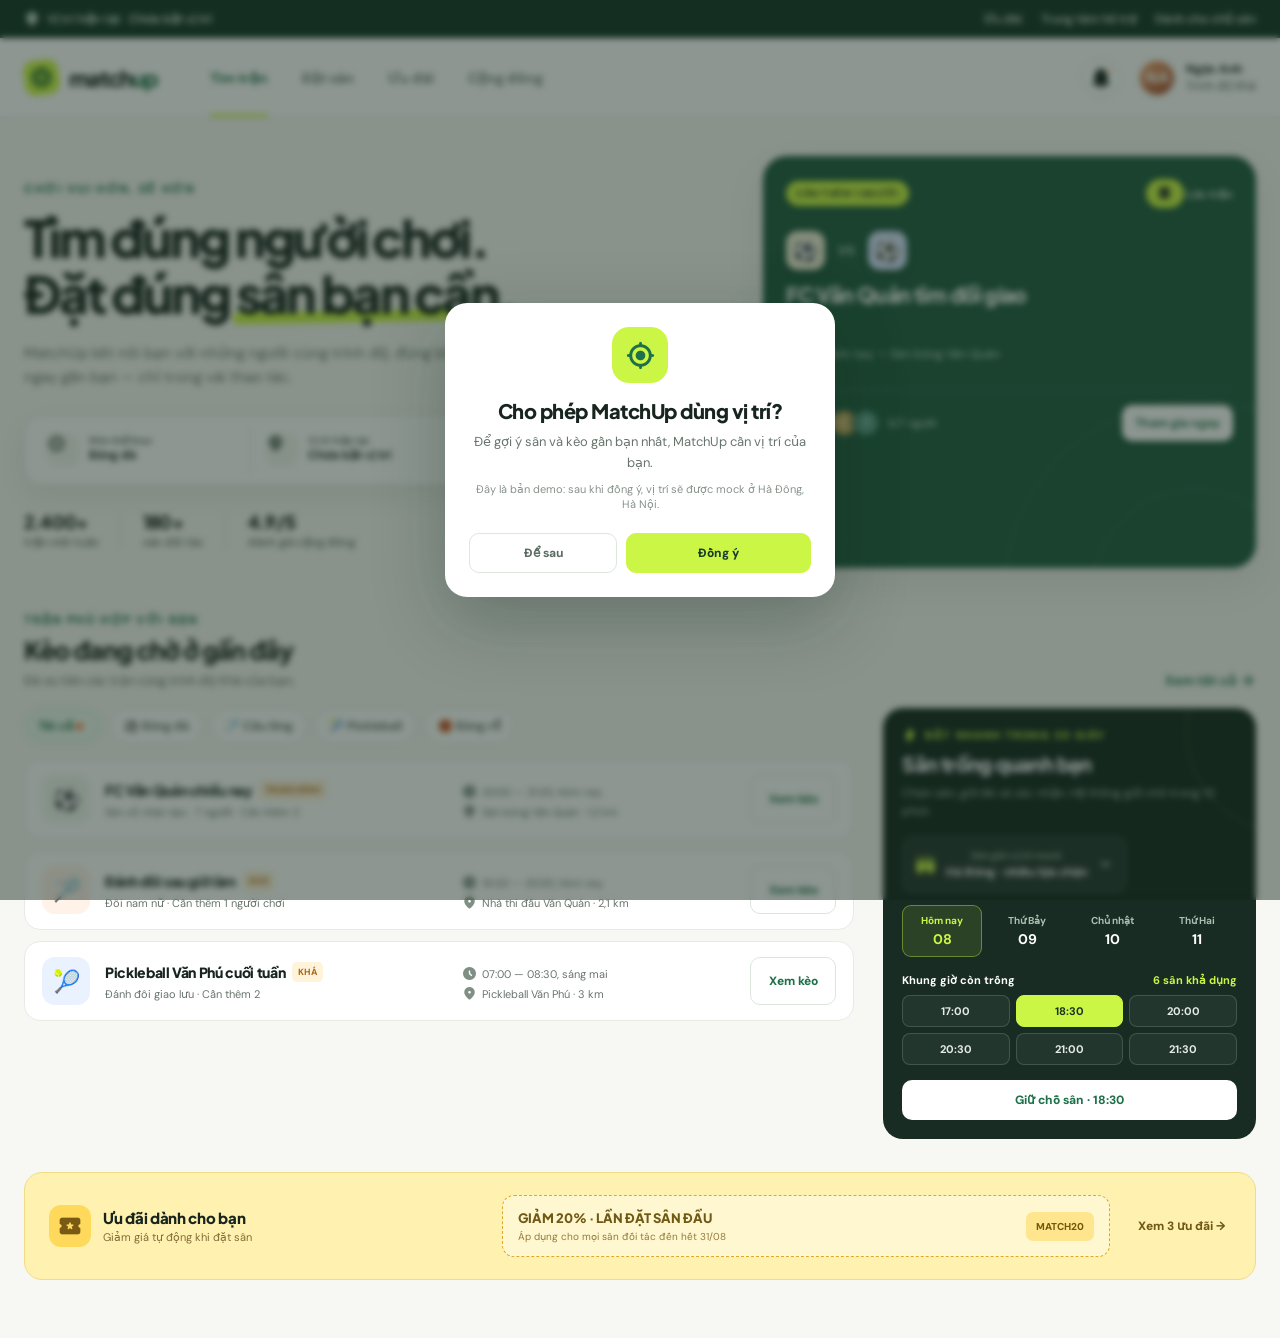
==== index.html @ ce818e1a "done" ====
<!doctype html>
<html lang="vi">
  <head>
    <meta charset="UTF-8" />
    <meta name="viewport" content="width=device-width, initial-scale=1.0" />
    <meta name="theme-color" content="#f6f7f3" />
    <title>MatchUp — Ghép đội, đặt sân trong một chạm</title>
    <link rel="preconnect" href="https://fonts.googleapis.com" />
    <link rel="preconnect" href="https://fonts.gstatic.com" crossorigin />
    <link href="https://fonts.googleapis.com/css2?family=DM+Sans:wght@400;500;600;700&family=Plus+Jakarta+Sans:wght@500;600;700;800&family=Material+Symbols+Rounded:opsz,wght,FILL,GRAD@20..48,300..700,0..1,-50..200" rel="stylesheet" />
    <style>
      :root {
        --ink: #18251f;
        --muted: #68756d;
        --line: #e7ebe6;
        --paper: #f7f8f4;
        --card: #ffffff;
        --lime: #ccf645;
        --green: #1e7049;
        --deep-green: #17583a;
        --orange: #ff7d38;
        --yellow: #fff1af;
        --shadow: 0 16px 40px rgba(24, 37, 31, .08);
      }

      * { box-sizing: border-box; }
      html { scroll-behavior: smooth; }
      body {
        margin: 0;
        min-width: 320px;
        color: var(--ink);
        background: var(--paper);
        font-family: "DM Sans", sans-serif;
      }
      button, input { font: inherit; }
      button { cursor: pointer; }
      .material-symbols-rounded {
        font-variation-settings: "FILL" 1, "wght" 550, "GRAD" 0, "opsz" 24;
        line-height: 1;
        vertical-align: middle;
      }
      .shell { width: min(1380px, calc(100% - 48px)); margin: 0 auto; }

      .topbar {
        height: 38px;
        background: #18392a;
        color: #cfe0d5;
        font-size: 12px;
        font-weight: 600;
      }
      .topbar .shell { height: 100%; display: flex; align-items: center; justify-content: space-between; }
      .topbar__location, .topbar__links, .topbar__links a { display: flex; align-items: center; gap: 7px; }
      .topbar__links { gap: 19px; }
      .topbar a { color: inherit; text-decoration: none; }
      .topbar .material-symbols-rounded { font-size: 16px; }

      header {
        height: 80px;
        background: rgba(255,255,255,.93);
        border-bottom: 1px solid var(--line);
        position: sticky;
        top: 0;
        z-index: 20;
        backdrop-filter: blur(14px);
      }
      .nav { height: 100%; display: flex; align-items: center; gap: 52px; }
      .brand { display: flex; align-items: center; gap: 10px; color: var(--ink); text-decoration: none; }
      .brand-mark {
        width: 35px; height: 35px; border-radius: 11px;
        background: var(--lime); display: grid; place-items: center;
        transform: rotate(-8deg); color: var(--deep-green);
      }
      .brand-mark .material-symbols-rounded { font-size: 23px; transform: rotate(8deg); }
      .brand-name { font: 800 22px/1 "Plus Jakarta Sans", sans-serif; letter-spacing: -1px; }
      .brand-name em { color: var(--green); font-style: normal; }
      .menu { display: flex; align-items: center; gap: 34px; flex: 1; }
      .menu a { text-decoration: none; font-size: 14px; font-weight: 700; color: #728078; padding: 30px 0 27px; border-bottom: 3px solid transparent; }
      .menu a.active { color: var(--green); border-color: var(--lime); }
      .nav-actions { display: flex; align-items: center; gap: 12px; margin-left: auto; }
      .round-btn { width: 40px; height: 40px; border: 1px solid var(--line); border-radius: 50%; background: white; color: var(--ink); display: grid; place-items: center; position: relative; }
      .round-btn .badge { position: absolute; width: 7px; height: 7px; background: var(--orange); border: 2px solid white; border-radius: 50%; top: 8px; right: 8px; }
      .profile { display: flex; align-items: center; gap: 10px; margin-left: 5px; }
      .avatar { width: 38px; height: 38px; border-radius: 50%; display: grid; place-items: center; color: white; font-weight: 800; background: linear-gradient(145deg, #f6a874, #9f4c2b); border: 2px solid #fff; box-shadow: 0 0 0 1px #e8eae7; }
      .profile-copy { font-size: 12px; line-height: 1.35; font-weight: 700; }
      .profile-copy span { display: block; color: var(--muted); font-weight: 500; }

      main { padding: 38px 0 58px; }
      .eyebrow { color: var(--green); font-size: 12px; letter-spacing: .13em; font-weight: 800; text-transform: uppercase; }
      .hero { display: grid; grid-template-columns: minmax(0, 1.18fr) minmax(380px, .82fr); gap: 30px; align-items: stretch; }
      .hero-copy { padding: 25px 0 19px; }
      h1, h2, h3, p { margin: 0; }
      h1 { max-width: 700px; margin-top: 12px; letter-spacing: -2.7px; font: 800 clamp(36px, 4vw, 58px)/1.1 "Plus Jakarta Sans", sans-serif; }
      h1 .highlight { position: relative; white-space: nowrap; z-index: 0; }
      h1 .highlight::after { content: ""; position: absolute; height: 12px; background: var(--lime); bottom: 3px; left: -3px; right: -4px; border-radius: 5px; z-index: -1; transform: rotate(-1deg); }
      .hero-copy > p { max-width: 596px; margin: 19px 0 25px; color: var(--muted); line-height: 1.65; font-size: 15px; }

      .finder { background: white; padding: 11px; border: 1px solid #e4e9e3; box-shadow: 0 11px 28px rgba(31, 51, 40, .07); border-radius: 18px; display: grid; grid-template-columns: 1.05fr 1.05fr .95fr auto; gap: 4px; max-width: 740px; }
      .filter { min-width: 0; padding: 7px 11px; display: flex; align-items: center; gap: 10px; border-right: 1px solid var(--line); text-align: left; background: transparent; border-top: 0; border-bottom: 0; border-left: 0; }
      .filter .icon-box { width: 32px; height: 32px; border-radius: 10px; display: grid; place-items: center; background: #f2f6ee; color: var(--green); flex: 0 0 auto; }
      .filter .material-symbols-rounded { font-size: 19px; }
      .filter span:not(.material-symbols-rounded) { display: block; color: var(--muted); font-size: 10px; font-weight: 700; line-height: 1.2; }
      .filter strong { display: block; color: var(--ink); font-size: 12px; line-height: 1.45; white-space: nowrap; }
      .finder-go { width: 48px; border: 0; border-radius: 13px; display: grid; place-items: center; background: var(--green); color: white; transition: transform .2s, background .2s; }
      .finder-go:hover { background: var(--deep-green); transform: translateY(-1px); }
      .finder-go .material-symbols-rounded { font-size: 25px; }
      .quick-stats { display: flex; gap: 22px; margin-top: 25px; }
      .quick-stats div { padding-right: 21px; border-right: 1px solid #dce2dc; }
      .quick-stats div:last-child { border: 0; }
      .quick-stats b { display: block; font: 800 18px "Plus Jakarta Sans", sans-serif; letter-spacing: -.8px; }
      .quick-stats span { display: block; margin-top: 2px; color: var(--muted); font-size: 11px; font-weight: 600; }

      .match-spotlight { position: relative; overflow: hidden; min-height: 332px; padding: 23px; background: #235e43; color: white; border-radius: 24px; box-shadow: var(--shadow); }
      .match-spotlight::before, .match-spotlight::after { content: ""; position: absolute; border: 1px solid rgba(255,255,255,.17); border-radius: 50%; pointer-events: none; }
      .match-spotlight::before { width: 385px; height: 385px; right: -134px; bottom: -219px; }
      .match-spotlight::after { width: 205px; height: 205px; right: -43px; bottom: -128px; }
      .spotlight-top { position: relative; display: flex; align-items: center; justify-content: space-between; z-index: 1; }
      .spotlight-top span { padding: 6px 10px; color: #30412c; background: var(--lime); border-radius: 999px; font-size: 10px; font-weight: 800; letter-spacing: .05em; }
      .spotlight-top button { padding: 0; border: 0; background: transparent; color: #d9e7de; display: flex; align-items: center; gap: 2px; font-size: 11px; font-weight: 700; }
      .spotlight-top .material-symbols-rounded { font-size: 17px; }
      .spotlight-main { position: relative; z-index: 1; margin-top: 23px; }
      .mini-teams { display: flex; align-items: center; gap: 13px; }
      .club-icon { width: 39px; height: 39px; border-radius: 12px; background: #f2f0d9; color: #e77b45; display: grid; place-items: center; font-size: 20px; box-shadow: 0 4px 10px rgba(0,0,0,.12); }
      .club-icon.blue { background: #d6e4fd; color: #346dc4; }
      .versus { color: #a9c7b6; font: 800 12px "Plus Jakarta Sans", sans-serif; }
      .spotlight-main h2 { max-width: 275px; margin-top: 12px; font: 800 21px/1.25 "Plus Jakarta Sans", sans-serif; letter-spacing: -.6px; }
      .spotlight-detail { margin-top: 11px; color: #cae0d4; font-size: 12px; }
      .spots { position: relative; z-index: 1; display: flex; align-items: center; justify-content: space-between; margin-top: 27px; padding-top: 15px; border-top: 1px solid rgba(255,255,255,.18); }
      .people { display: flex; align-items: center; }
      .people .person { width: 28px; height: 28px; margin-right: -6px; border: 2px solid #235e43; border-radius: 50%; display: grid; place-items: center; color: white; font-size: 9px; font-weight: 800; }
      .person.p1 { background: #df986b; }.person.p2 { background: #667fba; }.person.p3 { background: #d2b164; }.person.p4 { background: #5d9b89; }
      .people span { margin-left: 14px; color: #cde2d6; font-size: 11px; }
      .join-btn { position: relative; z-index: 1; padding: 10px 13px; border: 0; border-radius: 10px; background: white; color: var(--green); font-size: 12px; font-weight: 800; }

      .section-head { display: flex; justify-content: space-between; align-items: end; margin-top: 44px; margin-bottom: 19px; }
      .section-title { margin-top: 6px; font: 800 25px "Plus Jakarta Sans", sans-serif; letter-spacing: -1px; }
      .subcopy { margin-top: 6px; color: var(--muted); font-size: 13px; }
      .text-link { border: 0; padding: 0; background: transparent; color: var(--green); font-size: 13px; font-weight: 800; display: flex; align-items: center; gap: 3px; }
      .text-link .material-symbols-rounded { font-size: 17px; }

      .content-grid { display: grid; grid-template-columns: minmax(0, 1.67fr) minmax(300px, .75fr); gap: 29px; align-items: start; }
      .sports-tabs { display: flex; gap: 8px; margin-bottom: 15px; overflow-x: auto; scrollbar-width: none; }
      .sports-tabs::-webkit-scrollbar { display: none; }
      .sport-tab { white-space: nowrap; border: 1px solid #e2e8e1; border-radius: 999px; padding: 9px 13px; color: #627168; background: white; font-size: 12px; font-weight: 700; transition: all .2s; }
      .sport-tab.active, .sport-tab:hover { color: var(--green); border-color: #c5e8d4; background: #edf9f0; }
      .sport-tab .dot { display: inline-block; width: 7px; height: 7px; margin-right: 5px; background: var(--orange); border-radius: 50%; }
      .match-list { display: grid; gap: 11px; }
      .match-card { padding: 15px 17px; display: grid; grid-template-columns: 49px minmax(180px, 1fr) minmax(165px, .8fr) auto; align-items: center; gap: 14px; border: 1px solid var(--line); border-radius: 16px; background: white; transition: transform .2s, box-shadow .2s; }
      .match-card:hover { transform: translateY(-2px); box-shadow: 0 10px 22px rgba(30, 67, 45, .08); }
      .sport-square { width: 48px; height: 48px; display: grid; place-items: center; background: #eff7ef; color: var(--green); border-radius: 13px; font-size: 22px; }
      .sport-square.orange { background: #fff2e9; color: #e97535; }.sport-square.blue { background: #ebf2ff; color: #4572c0; }
      .match-title { display: flex; align-items: center; gap: 7px; }
      .match-title h3 { font: 800 14px "Plus Jakarta Sans", sans-serif; letter-spacing: -.35px; }
      .level { padding: 4px 6px; border-radius: 5px; color: #ae681b; background: #fff3d9; font-size: 9px; font-weight: 800; }
      .match-title + p, .match-info { margin-top: 5px; color: var(--muted); font-size: 11px; }
      .match-info { display: grid; gap: 5px; }
      .match-info span { display: flex; align-items: center; gap: 5px; }
      .match-info .material-symbols-rounded { color: #7f8f84; font-size: 15px; }
      .match-join { min-width: 86px; align-self: stretch; border: 1px solid #dce6dd; border-radius: 10px; color: var(--green); background: white; font-size: 12px; font-weight: 800; }
      .match-join:hover { background: var(--green); color: white; border-color: var(--green); }

      .booking { padding: 19px; border-radius: 20px; color: white; background: #182c23; position: sticky; top: 99px; overflow: hidden; }
      .booking::after { content: ""; position: absolute; width: 198px; height: 198px; border: 1px solid rgba(204,246,69,.22); border-radius: 50%; right: -130px; top: -76px; }
      .booking > * { position: relative; z-index: 1; }
      .booking-kicker { display: flex; align-items: center; gap: 7px; color: var(--lime); font-size: 11px; font-weight: 800; text-transform: uppercase; letter-spacing: .1em; }
      .booking-kicker .material-symbols-rounded { font-size: 16px; }
      .booking h2 { margin-top: 8px; font: 800 20px/1.3 "Plus Jakarta Sans", sans-serif; letter-spacing: -.6px; }
      .booking > p { margin-top: 7px; color: #b6c7ba; font-size: 12px; line-height: 1.5; }
      .court-select { margin-top: 16px; padding: 12px; display: flex; align-items: center; gap: 10px; border: 1px solid rgba(255,255,255,.12); border-radius: 12px; background: rgba(255,255,255,.07); }
      .court-select .material-symbols-rounded { color: var(--lime); font-size: 21px; }
      .court-select span { display: block; color: #a9bdaf; font-size: 10px; font-weight: 600; }
      .court-select strong { display: block; margin-top: 2px; color: white; font-size: 12px; }
      .court-select > .material-symbols-rounded:last-child { margin-left: auto; color: #d5e1d9; font-size: 17px; }
      .date-row { display: grid; grid-template-columns: repeat(4, 1fr); gap: 5px; margin-top: 12px; }
      .date { padding: 8px 3px; color: #aebeb2; text-align: center; border: 1px solid transparent; border-radius: 9px; font-size: 10px; font-weight: 700; background: transparent; }
      .date b { display: block; margin-top: 3px; color: #fff; font-size: 14px; }
      .date.active { color: var(--lime); border-color: rgba(204,246,69,.4); background: rgba(204,246,69,.11); }
      .date.active b { color: var(--lime); }
      .time-label { display: flex; justify-content: space-between; margin-top: 16px; font-size: 11px; font-weight: 700; }
      .time-label span:last-child { color: var(--lime); }
      .times { display: grid; grid-template-columns: repeat(3, 1fr); gap: 6px; margin-top: 8px; }
      .time { padding: 8px 2px; border: 1px solid rgba(255,255,255,.15); border-radius: 8px; background: rgba(255,255,255,.05); color: #e4ece7; font-size: 11px; font-weight: 700; }
      .time.active { border-color: var(--lime); color: #193122; background: var(--lime); }
      .book-btn { width: 100%; margin-top: 15px; padding: 12px; border: 0; border-radius: 10px; background: white; color: var(--green); font-size: 12px; font-weight: 800; transition: transform .2s; }
      .book-btn:hover { transform: translateY(-1px); }

      .voucher-wrap { margin-top: 33px; padding: 22px 24px; display: grid; grid-template-columns: 1.1fr 1.55fr auto; gap: 22px; align-items: center; border: 1px solid #f0dc87; border-radius: 18px; background: var(--yellow); }
      .voucher-intro { display: flex; align-items: center; gap: 12px; }
      .voucher-icon { width: 42px; height: 42px; border-radius: 12px; display: grid; place-items: center; color: #795a14; background: #ffd95b; }
      .voucher-intro h3 { font: 800 15px "Plus Jakarta Sans", sans-serif; letter-spacing: -.3px; }
      .voucher-intro p { margin-top: 3px; color: #816d38; font-size: 11px; }
      .voucher { min-height: 62px; padding: 12px 15px; display: flex; align-items: center; justify-content: space-between; border: 1px dashed #dfa928; border-radius: 12px; color: #705815; background: rgba(255,255,255,.42); }
      .voucher strong { display: block; font: 800 13px "Plus Jakarta Sans", sans-serif; }
      .voucher span { display: block; margin-top: 4px; color: #927b3b; font-size: 10px; }
      .copy-code { padding: 8px 10px; border: 0; border-radius: 7px; color: #75570d; background: #ffe58d; font-size: 10px; font-weight: 800; }
      .all-vouchers { border: 0; background: transparent; color: #705815; font-size: 12px; font-weight: 800; white-space: nowrap; }

      .toast { position: fixed; z-index: 50; left: 50%; bottom: 26px; max-width: calc(100% - 32px); padding: 13px 17px; border-radius: 12px; color: white; background: #18392a; box-shadow: 0 13px 30px rgba(0,0,0,.18); font-size: 13px; font-weight: 700; transform: translate(-50%, 120px); opacity: 0; transition: transform .3s, opacity .3s; }
      .toast.show { opacity: 1; transform: translate(-50%, 0); }

      .mobile-nav { display: none; }
      @media (max-width: 1040px) {
        .nav { gap: 28px; }.menu { gap: 22px; }.profile-copy { display: none; }
        .hero { grid-template-columns: 1fr .75fr; }.finder { grid-template-columns: 1fr 1fr auto; }.finder .filter:nth-child(3) { display: none; }
        .content-grid { grid-template-columns: minmax(0, 1fr) 310px; }.match-card { grid-template-columns: 49px 1fr auto; }.match-info { display: none; }
      }
      @media (max-width: 760px) {
        .shell { width: min(100% - 32px, 620px); }.topbar { display: none; } header { height: 68px; }.nav { gap: 0; justify-content: space-between; }.menu, .profile { display: none; }.nav-actions { margin-left: auto; }.round-btn:first-child { display: none; }
        main { padding: 26px 0 95px; }.hero { display: block; }.hero-copy { padding: 0; } h1 { max-width: 520px; letter-spacing: -1.9px; }.hero-copy > p { margin: 15px 0 21px; font-size: 14px; }
        .finder { grid-template-columns: 1fr 48px; gap: 3px; }.finder .filter:nth-child(2) { display: none; }.finder .filter { border: 0; }.quick-stats { margin-bottom: 25px; }.quick-stats div { padding-right: 14px; }.quick-stats b { font-size: 16px; }
        .match-spotlight { min-height: 265px; }.section-head { margin-top: 33px; }.section-title { font-size: 22px; }.content-grid { display: block; }.booking { position: relative; top: auto; margin-top: 24px; }.match-card { grid-template-columns: 43px 1fr auto; padding: 13px; gap: 10px; }.sport-square { width: 43px; height: 43px; }.match-join { min-width: 65px; }
        .voucher-wrap { margin-top: 23px; padding: 16px; grid-template-columns: 1fr; gap: 13px; }.all-vouchers { text-align: left; }.voucher { min-height: 57px; }.mobile-nav { display: flex; position: fixed; z-index: 30; bottom: 0; left: 0; right: 0; height: 70px; align-items: center; justify-content: space-around; border-top: 1px solid var(--line); background: rgba(255,255,255,.96); backdrop-filter: blur(12px); }.mobile-nav button { border: 0; padding: 6px 12px; background: transparent; color: #77847d; font-size: 10px; font-weight: 700; }.mobile-nav .material-symbols-rounded { display: block; margin-bottom: 2px; font-size: 21px; }.mobile-nav button.active { color: var(--green); }.mobile-nav .make-match { width: 45px; height: 45px; margin-top: -22px; display: grid; place-items: center; border: 4px solid var(--paper); border-radius: 50%; color: var(--green); background: var(--lime); }.make-match .material-symbols-rounded { margin: 0; }
      }
      @media (max-width: 400px) { .quick-stats { gap: 12px; }.quick-stats div { padding-right: 11px; }.quick-stats span { font-size: 10px; }.match-title h3 { font-size: 12px; }.match-title + p { font-size: 10px; }.match-join { min-width: 58px; font-size: 11px; } }
    </style>
  </head>
  <body>
    <div class="topbar">
      <div class="shell">
        <div class="topbar__location"><span class="material-symbols-rounded">location_on</span> Vị trí hiện tại: <strong data-user-location>Chưa bật vị trí</strong></div>
        <div class="topbar__links"><a href="#voucher">Ưu đãi</a><a href="#matches">Trung tâm hỗ trợ</a><a href="#booking">Dành cho chủ sân</a></div>
      </div>
    </div>
    <header>
      <nav class="shell nav" aria-label="Điều hướng chính">
        <a class="brand" href="#top" aria-label="MatchUp trang chủ">
          <span class="brand-mark"><span class="material-symbols-rounded">sports_soccer</span></span>
          <span class="brand-name">match<em>up</em></span>
        </a>
        <div class="menu">
          <a class="active" href="match.html">Tìm trận</a>
          <a href="booking.html">Đặt sân</a>
          <a href="#voucher">Ưu đãi</a>
          <a href="match.html#list-title">Cộng đồng</a>
        </div>
        <div class="nav-actions">
          <button class="round-btn" type="button" data-notifications aria-label="Thông báo"><span class="material-symbols-rounded">notifications</span><i class="badge"></i></button>
          <div class="profile"><div class="avatar">NA</div><div class="profile-copy">Ngọc Anh<span>Trình độ Khá</span></div></div>
        </div>
      </nav>
    </header>

    <main id="top">
      <section class="shell hero" aria-labelledby="hero-title">
        <div class="hero-copy">
          <div class="eyebrow">Chơi vui hơn, dễ hơn</div>
          <h1 id="hero-title">Tìm đúng người chơi.<br />Đặt đúng <span class="highlight">sân bạn cần.</span></h1>
          <p>MatchUp kết nối bạn với những người cùng trình độ, đúng bộ môn và sân còn trống ngay gần bạn — chỉ trong vài thao tác.</p>
          <div class="finder" aria-label="Tìm trận thể thao">
            <button class="filter" data-toast="Đã chọn môn Bóng đá">
              <span class="icon-box"><span class="material-symbols-rounded">sports_soccer</span></span>
              <span><span>Môn thể thao</span><strong>Bóng đá</strong></span>
            </button>
            <button class="filter" data-toast="Đang dùng vị trí mock: Hà Đông, Hà Nội">
              <span class="icon-box"><span class="material-symbols-rounded">location_on</span></span>
              <span><span>Vị trí hiện tại</span><strong data-user-location>Chưa bật vị trí</strong></span>
            </button>
            <button class="filter" data-toast="Đã chọn hôm nay, sau 18:00">
              <span class="icon-box"><span class="material-symbols-rounded">calendar_month</span></span>
              <span><span>Thời gian</span><strong>Hôm nay, sau 18:00</strong></span>
            </button>
            <button class="finder-go" data-toast="Đang tìm những trận phù hợp nhất với bạn" aria-label="Tìm trận"><span class="material-symbols-rounded">search</span></button>
          </div>
          <div class="quick-stats" aria-label="Thống kê MatchUp">
            <div><b>2.400+</b><span>trận mỗi tuần</span></div>
            <div><b>180+</b><span>sân đối tác</span></div>
            <div><b>4.9/5</b><span>đánh giá cộng đồng</span></div>
          </div>
        </div>

        <aside class="match-spotlight" aria-label="Trận đấu nổi bật">
          <div class="spotlight-top"><span>CẦN THÊM 1 NGƯỜI</span><button data-toast="Đã lưu trận này"><span class="material-symbols-rounded">bookmark</span>Lưu trận</button></div>
          <div class="spotlight-main">
            <div class="mini-teams"><span class="club-icon">⚽</span><span class="versus">VS</span><span class="club-icon blue">⚽</span></div>
            <h2>FC Văn Quán tìm đối giao hữu</h2>
            <p class="spotlight-detail">19:00 · Hôm nay &nbsp;•&nbsp; Sân bóng Văn Quán</p>
          </div>
          <div class="spots"><div class="people"><div class="person p1">H</div><div class="person p2">M</div><div class="person p3">K</div><div class="person p4">T</div><span>6/7 người</span></div><button class="join-btn" onclick="location.href='match.html'">Tham gia ngay</button></div>
        </aside>
      </section>

      <section class="shell" id="matches" aria-labelledby="matches-title">
        <div class="section-head">
          <div><div class="eyebrow">Trận phù hợp với bạn</div><h2 class="section-title" id="matches-title">Kèo đang chờ ở gần đây</h2><p class="subcopy">Đã ưu tiên các trận cùng trình độ Khá của bạn.</p></div>
          <button class="text-link" onclick="location.href='match.html'">Xem tất cả <span class="material-symbols-rounded">arrow_forward</span></button>
        </div>
        <div class="content-grid">
          <div>
            <div class="sports-tabs" role="tablist" aria-label="Lọc môn thể thao">
              <button class="sport-tab active" role="tab" aria-selected="true">Tất cả <span class="dot"></span></button>
              <button class="sport-tab" role="tab" aria-selected="false">⚽ Bóng đá</button>
              <button class="sport-tab" role="tab" aria-selected="false">🏸 Cầu lông</button>
              <button class="sport-tab" role="tab" aria-selected="false">🎾 Pickleball</button>
              <button class="sport-tab" role="tab" aria-selected="false">🏀 Bóng rổ</button>
            </div>
            <div class="match-list">
              <article class="match-card" data-sport="Bóng đá">
                <div class="sport-square">⚽</div><div><div class="match-title"><h3>FC Văn Quán chiều nay</h3><span class="level">TRUNG BÌNH</span></div><p>Sân cỏ nhân tạo · 7 người · Cần thêm 2</p></div><div class="match-info"><span><span class="material-symbols-rounded">schedule</span>20:00 — 21:30, hôm nay</span><span><span class="material-symbols-rounded">location_on</span>Sân bóng Văn Quán · 1,2 km</span></div><button class="match-join" onclick="location.href='match.html'">Xem kèo</button>
              </article>
              <article class="match-card" data-sport="Cầu lông">
                <div class="sport-square orange">🏸</div><div><div class="match-title"><h3>Đánh đôi sau giờ làm</h3><span class="level">KHÁ</span></div><p>Đôi nam nữ · Cần thêm 1 người chơi</p></div><div class="match-info"><span><span class="material-symbols-rounded">schedule</span>18:30 — 20:00, hôm nay</span><span><span class="material-symbols-rounded">location_on</span>Nhà thi đấu Văn Quán · 2,1 km</span></div><button class="match-join" onclick="location.href='match.html'">Xem kèo</button>
              </article>
              <article class="match-card" data-sport="Pickleball">
                <div class="sport-square blue">🎾</div><div><div class="match-title"><h3>Pickleball Văn Phú cuối tuần</h3><span class="level">KHÁ</span></div><p>Đánh đôi giao lưu · Cần thêm 2</p></div><div class="match-info"><span><span class="material-symbols-rounded">schedule</span>07:00 — 08:30, sáng mai</span><span><span class="material-symbols-rounded">location_on</span>Pickleball Văn Phú · 3 km</span></div><button class="match-join" onclick="location.href='match.html'">Xem kèo</button>
              </article>
            </div>
          </div>

          <aside class="booking" id="booking" aria-labelledby="booking-title">
            <div class="booking-kicker"><span class="material-symbols-rounded">bolt</span> Đặt nhanh trong 30 giây</div>
            <h2 id="booking-title">Sân trống quanh bạn</h2><p>Chọn sân, giờ đá và xác nhận. Hệ thống giữ chỗ trong 10 phút.</p>
            <button class="court-select" onclick="location.href='booking.html'"><span class="material-symbols-rounded">stadium</span><span><span>Sân gần vị trí mock</span><strong>Hà Đông · nhiều lựa chọn</strong></span><span class="material-symbols-rounded">expand_more</span></button>
            <div class="date-row" aria-label="Chọn ngày"><button class="date active">Hôm nay<b>08</b></button><button class="date">Thứ Bảy<b>09</b></button><button class="date">Chủ nhật<b>10</b></button><button class="date">Thứ Hai<b>11</b></button></div>
            <div class="time-label"><span>Khung giờ còn trống</span><span>6 sân khả dụng</span></div>
            <div class="times"><button class="time">17:00</button><button class="time active">18:30</button><button class="time">20:00</button><button class="time">20:30</button><button class="time">21:00</button><button class="time">21:30</button></div>
            <button class="book-btn" onclick="location.href='booking.html'">Giữ chỗ sân · 18:30</button>
          </aside>
        </div>
      </section>

      <section class="shell voucher-wrap" id="voucher" aria-labelledby="voucher-title">
        <div class="voucher-intro"><div class="voucher-icon"><span class="material-symbols-rounded">local_activity</span></div><div><h3 id="voucher-title">Ưu đãi dành cho bạn</h3><p>Giảm giá tự động khi đặt sân</p></div></div>
        <div class="voucher"><div><strong>GIẢM 20% · LẦN ĐẶT SÂN ĐẦU</strong><span>Áp dụng cho mọi sân đối tác đến hết 31/08</span></div><button class="copy-code" data-code="MATCH20">MATCH20</button></div>
        <button class="all-vouchers" data-toast="Bạn có 3 ưu đãi đang khả dụng">Xem 3 ưu đãi →</button>
      </section>
    </main>
    <nav class="mobile-nav" aria-label="Điều hướng di động"><button class="active"><span class="material-symbols-rounded">home</span>Khám phá</button><button onclick="location.href='match.html'"><span class="material-symbols-rounded">sports_soccer</span>Trận đấu</button><button class="make-match" onclick="location.href='match.html?create=1'" aria-label="Tạo trận"><span class="material-symbols-rounded">add</span></button><button onclick="location.href='booking.html'"><span class="material-symbols-rounded">stadium</span>Đặt sân</button><button onclick="location.href='profile.html'"><span class="material-symbols-rounded">person</span>Cá nhân</button></nav>
    <div class="toast" role="status" aria-live="polite"></div>
    <script src="location.js"></script>
    <script src="app-state.js"></script>
    <script src="app-ui.js"></script>
    <script>
      const toast = document.querySelector('.toast');
      let timer;
      function showToast(message) {
        toast.textContent = message;
        toast.classList.add('show');
        clearTimeout(timer);
        timer = setTimeout(() => toast.classList.remove('show'), 2600);
      }
      document.querySelectorAll('[data-toast]').forEach((button) => button.addEventListener('click', () => showToast(button.dataset.toast)));
      document.querySelectorAll('.sport-tab').forEach((tab) => tab.addEventListener('click', () => {
        document.querySelectorAll('.sport-tab').forEach((item) => { item.classList.remove('active'); item.setAttribute('aria-selected', 'false'); });
        tab.classList.add('active'); tab.setAttribute('aria-selected', 'true');
        const sport = tab.textContent.trim().replace(/^⚽ |^🏸 |^🎾 |^🏀 /, '').replace('Tất cả', '');
        document.querySelectorAll('.match-card').forEach((card) => card.style.display = !sport || card.dataset.sport === sport ? '' : 'none');
      }));
      document.querySelectorAll('.date').forEach((date) => date.addEventListener('click', () => { document.querySelectorAll('.date').forEach((item) => item.classList.remove('active')); date.classList.add('active'); }));
      document.querySelectorAll('.time').forEach((time) => time.addEventListener('click', () => { document.querySelectorAll('.time').forEach((item) => item.classList.remove('active')); time.classList.add('active'); document.querySelector('.book-btn').textContent = `Giữ chỗ sân · ${time.textContent}`; }));
      document.querySelector('[data-code]').addEventListener('click', async (event) => {
        const code = event.currentTarget.dataset.code;
        try { await navigator.clipboard.writeText(code); showToast(`Đã sao chép mã ${code}`); } catch { showToast(`Mã ưu đãi của bạn: ${code}`); }
      });
    </script>
  </body>
</html>
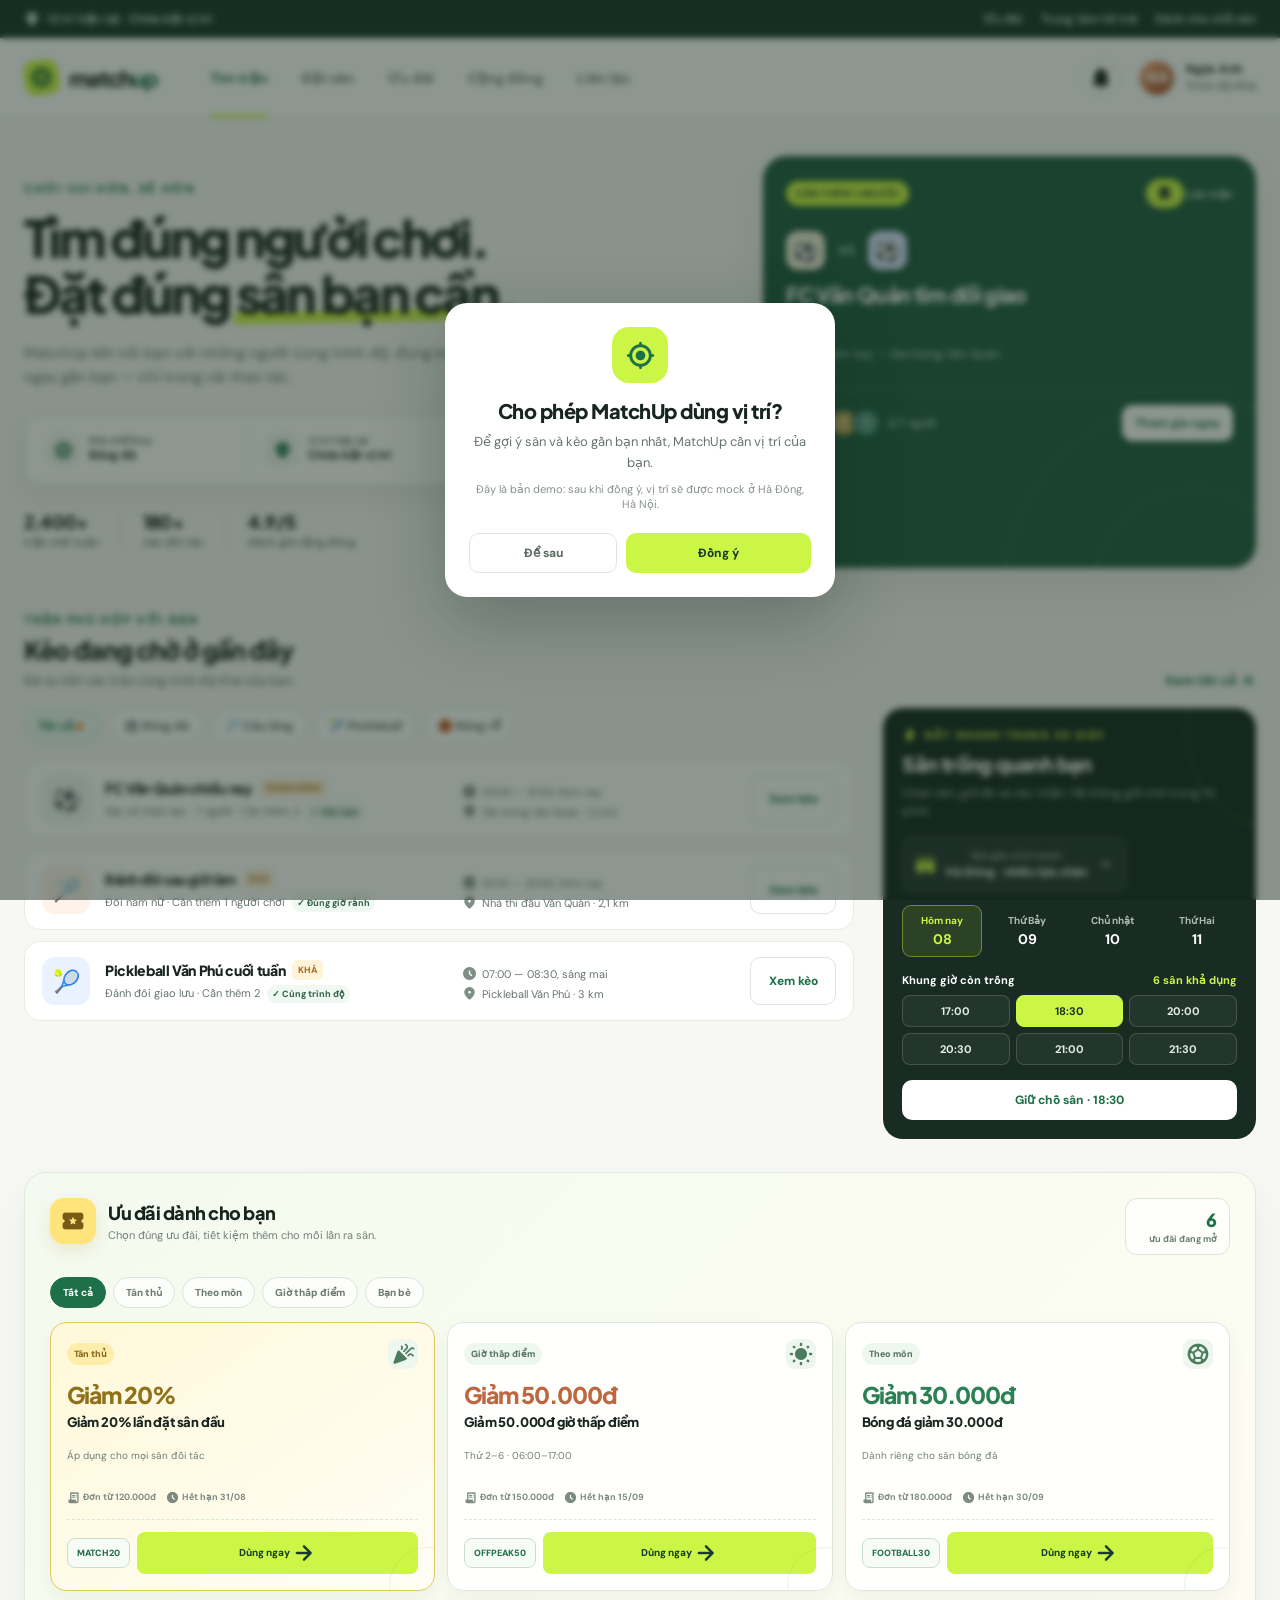
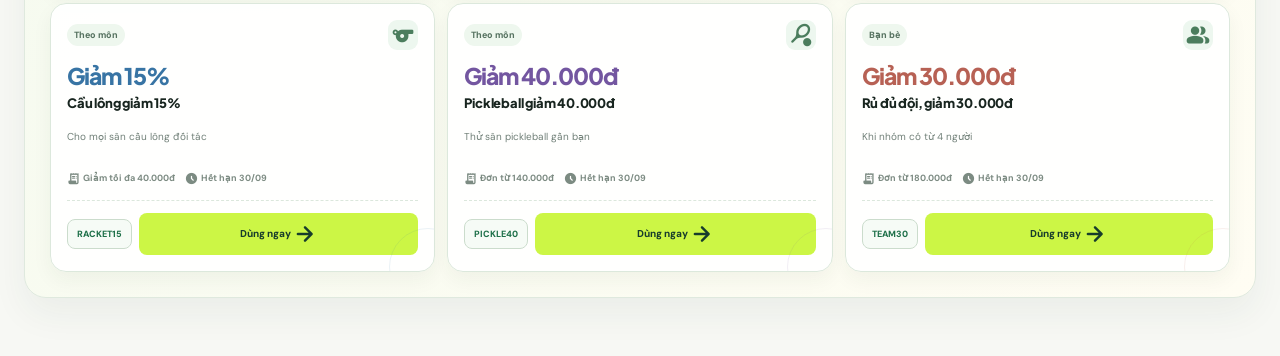
==== commit ce46ed25: "done" ====
--- a/index.html
+++ b/index.html
@@ -98,7 +98,7 @@
       .filter { min-width: 0; padding: 7px 11px; display: flex; align-items: center; gap: 10px; border-right: 1px solid var(--line); text-align: left; background: transparent; border-top: 0; border-bottom: 0; border-left: 0; }
       .filter .icon-box { width: 32px; height: 32px; border-radius: 10px; display: grid; place-items: center; background: #f2f6ee; color: var(--green); flex: 0 0 auto; }
       .filter .material-symbols-rounded { font-size: 19px; }
-      .filter span:not(.material-symbols-rounded) { display: block; color: var(--muted); font-size: 10px; font-weight: 700; line-height: 1.2; }
+      .filter > span:not(.icon-box) { display: block; color: var(--muted); font-size: 10px; font-weight: 700; line-height: 1.2; }
       .filter strong { display: block; color: var(--ink); font-size: 12px; line-height: 1.45; white-space: nowrap; }
       .finder-go { width: 48px; border: 0; border-radius: 13px; display: grid; place-items: center; background: var(--green); color: white; transition: transform .2s, background .2s; }
       .finder-go:hover { background: var(--deep-green); transform: translateY(-1px); }
@@ -183,16 +183,43 @@
       .book-btn { width: 100%; margin-top: 15px; padding: 12px; border: 0; border-radius: 10px; background: white; color: var(--green); font-size: 12px; font-weight: 800; transition: transform .2s; }
       .book-btn:hover { transform: translateY(-1px); }
 
-      .voucher-wrap { margin-top: 33px; padding: 22px 24px; display: grid; grid-template-columns: 1.1fr 1.55fr auto; gap: 22px; align-items: center; border: 1px solid #f0dc87; border-radius: 18px; background: var(--yellow); }
+      .voucher-wrap { margin-top: 33px; padding: 25px; border: 1px solid #dfe9de; border-radius: 22px; background: linear-gradient(135deg, #f4faef 0%, #fffdf3 100%); box-shadow: 0 16px 36px rgba(34, 70, 43, .06); }
+      .voucher-section-head { display: flex; align-items: flex-start; justify-content: space-between; gap: 18px; }
       .voucher-intro { display: flex; align-items: center; gap: 12px; }
-      .voucher-icon { width: 42px; height: 42px; border-radius: 12px; display: grid; place-items: center; color: #795a14; background: #ffd95b; }
-      .voucher-intro h3 { font: 800 15px "Plus Jakarta Sans", sans-serif; letter-spacing: -.3px; }
-      .voucher-intro p { margin-top: 3px; color: #816d38; font-size: 11px; }
-      .voucher { min-height: 62px; padding: 12px 15px; display: flex; align-items: center; justify-content: space-between; border: 1px dashed #dfa928; border-radius: 12px; color: #705815; background: rgba(255,255,255,.42); }
-      .voucher strong { display: block; font: 800 13px "Plus Jakarta Sans", sans-serif; }
-      .voucher span { display: block; margin-top: 4px; color: #927b3b; font-size: 10px; }
-      .copy-code { padding: 8px 10px; border: 0; border-radius: 7px; color: #75570d; background: #ffe58d; font-size: 10px; font-weight: 800; }
-      .all-vouchers { border: 0; background: transparent; color: #705815; font-size: 12px; font-weight: 800; white-space: nowrap; }
+      .voucher-icon { width: 46px; height: 46px; border-radius: 14px; display: grid; place-items: center; color: #795a14; background: #ffe37b; box-shadow: 0 7px 18px rgba(173, 129, 21, .14); }
+      .voucher-intro h3 { font: 800 18px "Plus Jakarta Sans", sans-serif; letter-spacing: -.5px; }
+      .voucher-intro p { margin-top: 4px; color: #718178; font-size: 11px; }
+      .voucher-count { min-width: 105px; padding: 9px 12px; border: 1px solid #d9e8d9; border-radius: 12px; color: #66816d; background: rgba(255,255,255,.72); text-align: right; }
+      .voucher-count strong { display: block; color: var(--green); font: 800 18px "Plus Jakarta Sans", sans-serif; }
+      .voucher-count span { display: block; margin-top: 2px; font-size: 9px; font-weight: 700; }
+      .voucher-tabs { display: flex; gap: 7px; margin-top: 22px; overflow-x: auto; scrollbar-width: none; }
+      .voucher-tabs::-webkit-scrollbar { display: none; }
+      .voucher-tab { flex: 0 0 auto; padding: 8px 12px; border: 1px solid #d9e5da; border-radius: 999px; color: #6c7b71; background: rgba(255,255,255,.7); font-size: 10px; font-weight: 800; }
+      .voucher-tab.active { border-color: var(--green); color: white; background: var(--green); }
+      .voucher-grid { display: grid; grid-template-columns: repeat(3, minmax(0, 1fr)); gap: 12px; margin-top: 14px; }
+      .voucher-card { position: relative; min-width: 0; padding: 16px; overflow: hidden; border: 1px solid #dce8dc; border-radius: 16px; background: rgba(255,255,255,.9); box-shadow: 0 8px 20px rgba(37, 68, 43, .05); }
+      .voucher-card::after { content: ""; position: absolute; width: 76px; height: 76px; right: -33px; bottom: -35px; border: 1px solid currentColor; border-radius: 50%; opacity: .1; }
+      .voucher-card.featured { border-color: #e4c75e; background: linear-gradient(145deg, #fff8d9, #fffef6); }
+      .voucher-card-top { display: flex; align-items: center; justify-content: space-between; gap: 8px; }
+      .voucher-tag { padding: 5px 7px; border-radius: 999px; color: #567260; background: #eef7ee; font-size: 9px; font-weight: 800; }
+      .voucher-card.featured .voucher-tag { color: #806117; background: #ffedaa; }
+      .voucher-card-icon { width: 30px; height: 30px; display: grid; place-items: center; border-radius: 9px; color: #4b7d5d; background: #edf7ef; }
+      .voucher-card.tone-yellow { color: #91701b; }
+      .voucher-card.tone-orange { color: #bd6840; }
+      .voucher-card.tone-green { color: #2c8053; }
+      .voucher-card.tone-blue { color: #3874a4; }
+      .voucher-card.tone-purple { color: #7356a0; }
+      .voucher-card.tone-red { color: #b76154; }
+      .voucher-value { margin-top: 14px; color: currentColor; font: 800 23px/1 "Plus Jakarta Sans", sans-serif; letter-spacing: -1px; }
+      .voucher-card h4 { margin-top: 8px; color: var(--ink); font: 800 13px/1.35 "Plus Jakarta Sans", sans-serif; letter-spacing: -.2px; }
+      .voucher-card p { min-height: 30px; margin-top: 4px; color: #718078; font-size: 10px; line-height: 1.45; }
+      .voucher-meta { display: flex; flex-wrap: wrap; gap: 5px 10px; margin-top: 12px; color: #7c8b82; font-size: 9px; font-weight: 700; }
+      .voucher-meta span { display: inline-flex; align-items: center; gap: 3px; }
+      .voucher-meta .material-symbols-rounded { font-size: 13px; }
+      .voucher-actions { display: flex; align-items: center; gap: 7px; margin-top: 15px; padding-top: 12px; border-top: 1px dashed #dbe7dc; }
+      .copy-code { padding: 8px 9px; border: 1px solid #cbdccc; border-radius: 8px; color: var(--green); background: #f6fbf6; font-size: 9px; font-weight: 800; }
+      .use-voucher { flex: 1; padding: 9px 8px; border: 0; border-radius: 8px; color: #173c2c; background: var(--lime); font-size: 10px; font-weight: 800; text-align: center; text-decoration: none; }
+      .voucher-empty { grid-column: 1 / -1; padding: 22px; border: 1px dashed #cbdccc; border-radius: 13px; color: #748379; background: rgba(255,255,255,.55); font-size: 11px; text-align: center; }
 
       .toast { position: fixed; z-index: 50; left: 50%; bottom: 26px; max-width: calc(100% - 32px); padding: 13px 17px; border-radius: 12px; color: white; background: #18392a; box-shadow: 0 13px 30px rgba(0,0,0,.18); font-size: 13px; font-weight: 700; transform: translate(-50%, 120px); opacity: 0; transition: transform .3s, opacity .3s; }
       .toast.show { opacity: 1; transform: translate(-50%, 0); }
@@ -208,10 +235,12 @@
         main { padding: 26px 0 95px; }.hero { display: block; }.hero-copy { padding: 0; } h1 { max-width: 520px; letter-spacing: -1.9px; }.hero-copy > p { margin: 15px 0 21px; font-size: 14px; }
         .finder { grid-template-columns: 1fr 48px; gap: 3px; }.finder .filter:nth-child(2) { display: none; }.finder .filter { border: 0; }.quick-stats { margin-bottom: 25px; }.quick-stats div { padding-right: 14px; }.quick-stats b { font-size: 16px; }
         .match-spotlight { min-height: 265px; }.section-head { margin-top: 33px; }.section-title { font-size: 22px; }.content-grid { display: block; }.booking { position: relative; top: auto; margin-top: 24px; }.match-card { grid-template-columns: 43px 1fr auto; padding: 13px; gap: 10px; }.sport-square { width: 43px; height: 43px; }.match-join { min-width: 65px; }
-        .voucher-wrap { margin-top: 23px; padding: 16px; grid-template-columns: 1fr; gap: 13px; }.all-vouchers { text-align: left; }.voucher { min-height: 57px; }.mobile-nav { display: flex; position: fixed; z-index: 30; bottom: 0; left: 0; right: 0; height: 70px; align-items: center; justify-content: space-around; border-top: 1px solid var(--line); background: rgba(255,255,255,.96); backdrop-filter: blur(12px); }.mobile-nav button { border: 0; padding: 6px 12px; background: transparent; color: #77847d; font-size: 10px; font-weight: 700; }.mobile-nav .material-symbols-rounded { display: block; margin-bottom: 2px; font-size: 21px; }.mobile-nav button.active { color: var(--green); }.mobile-nav .make-match { width: 45px; height: 45px; margin-top: -22px; display: grid; place-items: center; border: 4px solid var(--paper); border-radius: 50%; color: var(--green); background: var(--lime); }.make-match .material-symbols-rounded { margin: 0; }
-      }
-      @media (max-width: 400px) { .quick-stats { gap: 12px; }.quick-stats div { padding-right: 11px; }.quick-stats span { font-size: 10px; }.match-title h3 { font-size: 12px; }.match-title + p { font-size: 10px; }.match-join { min-width: 58px; font-size: 11px; } }
+        .voucher-wrap { margin-top: 23px; padding: 17px; }.voucher-section-head { align-items: center; }.voucher-intro h3 { font-size: 16px; }.voucher-count { min-width: 84px; }.voucher-grid { grid-template-columns: repeat(2, minmax(0, 1fr)); gap: 10px; }.voucher-card { padding: 13px; }.voucher-value { font-size: 20px; }.voucher-card h4 { font-size: 12px; }.voucher-card p { min-height: 42px; }.voucher-actions { display: grid; grid-template-columns: 1fr; }.use-voucher { order: -1; }.mobile-nav { display: flex; position: fixed; z-index: 30; bottom: 0; left: 0; right: 0; height: 70px; align-items: center; justify-content: space-around; border-top: 1px solid var(--line); background: rgba(255,255,255,.96); backdrop-filter: blur(12px); }.mobile-nav button { border: 0; padding: 6px 12px; background: transparent; color: #77847d; font-size: 10px; font-weight: 700; }.mobile-nav .material-symbols-rounded { display: block; margin-bottom: 2px; font-size: 21px; }.mobile-nav button.active { color: var(--green); }.mobile-nav .make-match { width: 45px; height: 45px; margin-top: -22px; display: grid; place-items: center; border: 4px solid var(--paper); border-radius: 50%; color: var(--green); background: var(--lime); }.make-match .material-symbols-rounded { margin: 0; }
+      }
+      @media (max-width: 400px) { .quick-stats { gap: 12px; }.quick-stats div { padding-right: 11px; }.quick-stats span { font-size: 10px; }.match-title h3 { font-size: 12px; }.match-title + p { font-size: 10px; }.match-join { min-width: 58px; font-size: 11px; }.voucher-grid { grid-template-columns: 1fr; }.voucher-card p { min-height: 0; }.voucher-card.featured { grid-column: auto; } }
+      .match-reason-inline { display: inline-block; margin-left: 4px; padding: 3px 5px; border-radius: 999px; color: #35644a; background: #eff9f1; font-size: 9px; font-weight: 800; }
     </style>
+    <link rel="stylesheet" href="ui-spacing.css" />
   </head>
   <body>
     <div class="topbar">
@@ -231,6 +260,7 @@
           <a href="booking.html">Đặt sân</a>
           <a href="#voucher">Ưu đãi</a>
           <a href="match.html#list-title">Cộng đồng</a>
+          <a href="contact.html">Liên lạc</a>
         </div>
         <div class="nav-actions">
           <button class="round-btn" type="button" data-notifications aria-label="Thông báo"><span class="material-symbols-rounded">notifications</span><i class="badge"></i></button>
@@ -294,13 +324,13 @@
             </div>
             <div class="match-list">
               <article class="match-card" data-sport="Bóng đá">
-                <div class="sport-square">⚽</div><div><div class="match-title"><h3>FC Văn Quán chiều nay</h3><span class="level">TRUNG BÌNH</span></div><p>Sân cỏ nhân tạo · 7 người · Cần thêm 2</p></div><div class="match-info"><span><span class="material-symbols-rounded">schedule</span>20:00 — 21:30, hôm nay</span><span><span class="material-symbols-rounded">location_on</span>Sân bóng Văn Quán · 1,2 km</span></div><button class="match-join" onclick="location.href='match.html'">Xem kèo</button>
+                <div class="sport-square">⚽</div><div><div class="match-title"><h3>FC Văn Quán chiều nay</h3><span class="level">TRUNG BÌNH</span></div><p>Sân cỏ nhân tạo · 7 người · Cần thêm 2 <span class="match-reason-inline">✓ Gần bạn</span></p></div><div class="match-info"><span><span class="material-symbols-rounded">schedule</span>20:00 — 21:30, hôm nay</span><span><span class="material-symbols-rounded">location_on</span>Sân bóng Văn Quán · 1,2 km</span></div><button class="match-join" onclick="location.href='match.html'">Xem kèo</button>
               </article>
               <article class="match-card" data-sport="Cầu lông">
-                <div class="sport-square orange">🏸</div><div><div class="match-title"><h3>Đánh đôi sau giờ làm</h3><span class="level">KHÁ</span></div><p>Đôi nam nữ · Cần thêm 1 người chơi</p></div><div class="match-info"><span><span class="material-symbols-rounded">schedule</span>18:30 — 20:00, hôm nay</span><span><span class="material-symbols-rounded">location_on</span>Nhà thi đấu Văn Quán · 2,1 km</span></div><button class="match-join" onclick="location.href='match.html'">Xem kèo</button>
+                <div class="sport-square orange">🏸</div><div><div class="match-title"><h3>Đánh đôi sau giờ làm</h3><span class="level">KHÁ</span></div><p>Đôi nam nữ · Cần thêm 1 người chơi <span class="match-reason-inline">✓ Đúng giờ rảnh</span></p></div><div class="match-info"><span><span class="material-symbols-rounded">schedule</span>18:30 — 20:00, hôm nay</span><span><span class="material-symbols-rounded">location_on</span>Nhà thi đấu Văn Quán · 2,1 km</span></div><button class="match-join" onclick="location.href='match.html'">Xem kèo</button>
               </article>
               <article class="match-card" data-sport="Pickleball">
-                <div class="sport-square blue">🎾</div><div><div class="match-title"><h3>Pickleball Văn Phú cuối tuần</h3><span class="level">KHÁ</span></div><p>Đánh đôi giao lưu · Cần thêm 2</p></div><div class="match-info"><span><span class="material-symbols-rounded">schedule</span>07:00 — 08:30, sáng mai</span><span><span class="material-symbols-rounded">location_on</span>Pickleball Văn Phú · 3 km</span></div><button class="match-join" onclick="location.href='match.html'">Xem kèo</button>
+                <div class="sport-square blue">🎾</div><div><div class="match-title"><h3>Pickleball Văn Phú cuối tuần</h3><span class="level">KHÁ</span></div><p>Đánh đôi giao lưu · Cần thêm 2 <span class="match-reason-inline">✓ Cùng trình độ</span></p></div><div class="match-info"><span><span class="material-symbols-rounded">schedule</span>07:00 — 08:30, sáng mai</span><span><span class="material-symbols-rounded">location_on</span>Pickleball Văn Phú · 3 km</span></div><button class="match-join" onclick="location.href='match.html'">Xem kèo</button>
               </article>
             </div>
           </div>
@@ -318,12 +348,21 @@
       </section>
 
       <section class="shell voucher-wrap" id="voucher" aria-labelledby="voucher-title">
-        <div class="voucher-intro"><div class="voucher-icon"><span class="material-symbols-rounded">local_activity</span></div><div><h3 id="voucher-title">Ưu đãi dành cho bạn</h3><p>Giảm giá tự động khi đặt sân</p></div></div>
-        <div class="voucher"><div><strong>GIẢM 20% · LẦN ĐẶT SÂN ĐẦU</strong><span>Áp dụng cho mọi sân đối tác đến hết 31/08</span></div><button class="copy-code" data-code="MATCH20">MATCH20</button></div>
-        <button class="all-vouchers" data-toast="Bạn có 3 ưu đãi đang khả dụng">Xem 3 ưu đãi →</button>
+        <div class="voucher-section-head">
+          <div class="voucher-intro"><div class="voucher-icon"><span class="material-symbols-rounded">local_activity</span></div><div><h3 id="voucher-title">Ưu đãi dành cho bạn</h3><p>Chọn đúng ưu đãi, tiết kiệm thêm cho mỗi lần ra sân.</p></div></div>
+          <div class="voucher-count"><strong id="voucher-count">6</strong><span>ưu đãi đang mở</span></div>
+        </div>
+        <div class="voucher-tabs" role="tablist" aria-label="Lọc voucher">
+          <button class="voucher-tab active" type="button" role="tab" aria-selected="true" data-voucher-filter="all">Tất cả</button>
+          <button class="voucher-tab" type="button" role="tab" aria-selected="false" data-voucher-filter="new">Tân thủ</button>
+          <button class="voucher-tab" type="button" role="tab" aria-selected="false" data-voucher-filter="sport">Theo môn</button>
+          <button class="voucher-tab" type="button" role="tab" aria-selected="false" data-voucher-filter="offpeak">Giờ thấp điểm</button>
+          <button class="voucher-tab" type="button" role="tab" aria-selected="false" data-voucher-filter="friends">Bạn bè</button>
+        </div>
+        <div class="voucher-grid" id="voucher-grid" aria-live="polite"></div>
       </section>
     </main>
-    <nav class="mobile-nav" aria-label="Điều hướng di động"><button class="active"><span class="material-symbols-rounded">home</span>Khám phá</button><button onclick="location.href='match.html'"><span class="material-symbols-rounded">sports_soccer</span>Trận đấu</button><button class="make-match" onclick="location.href='match.html?create=1'" aria-label="Tạo trận"><span class="material-symbols-rounded">add</span></button><button onclick="location.href='booking.html'"><span class="material-symbols-rounded">stadium</span>Đặt sân</button><button onclick="location.href='profile.html'"><span class="material-symbols-rounded">person</span>Cá nhân</button></nav>
+    <nav class="mobile-nav" aria-label="Điều hướng di động"><button class="active"><span class="material-symbols-rounded">home</span>Khám phá</button><button onclick="location.href='match.html'"><span class="material-symbols-rounded">sports_soccer</span>Trận đấu</button><button class="make-match" onclick="location.href='match.html?create=1'" aria-label="Tạo trận"><span class="material-symbols-rounded">add</span></button><button onclick="location.href='booking.html'"><span class="material-symbols-rounded">stadium</span>Đặt sân</button><button onclick="location.href='contact.html'"><span class="material-symbols-rounded">forum</span>Liên lạc</button><button onclick="location.href='profile.html'"><span class="material-symbols-rounded">person</span>Cá nhân</button></nav>
     <div class="toast" role="status" aria-live="polite"></div>
     <script src="location.js"></script>
     <script src="app-state.js"></script>
@@ -337,6 +376,37 @@
         clearTimeout(timer);
         timer = setTimeout(() => toast.classList.remove('show'), 2600);
       }
+      const store = window.MatchUpStore;
+      const voucherGrid = document.querySelector('#voucher-grid');
+      const voucherCount = document.querySelector('#voucher-count');
+      const escapeHtml = (value) => String(value ?? '').replace(/[&<>"']/g, (char) => ({ '&': '&amp;', '<': '&lt;', '>': '&gt;', '"': '&quot;', "'": '&#39;' }[char]));
+      const renderVouchers = (filter = 'all') => {
+        const vouchers = store.getVouchers().filter((voucher) => filter === 'all' || voucher.category === filter);
+        voucherCount.textContent = vouchers.length;
+        voucherGrid.innerHTML = vouchers.length ? vouchers.map((voucher, index) => `<article class="voucher-card tone-${escapeHtml(voucher.tone)} ${index === 0 && filter === 'all' ? 'featured' : ''}">
+          <div class="voucher-card-top"><span class="voucher-tag">${escapeHtml(voucher.categoryLabel)}</span><span class="voucher-card-icon"><span class="material-symbols-rounded">${escapeHtml(voucher.icon)}</span></span></div>
+          <div class="voucher-value">${escapeHtml(voucher.discountLabel)}</div>
+          <h4>${escapeHtml(voucher.title)}</h4>
+          <p>${escapeHtml(voucher.description)}</p>
+          <div class="voucher-meta"><span><span class="material-symbols-rounded">receipt_long</span>${escapeHtml(voucher.condition)}</span><span><span class="material-symbols-rounded">schedule</span>${escapeHtml(voucher.expires)}</span></div>
+          <div class="voucher-actions"><button class="copy-code" type="button" data-voucher-copy="${escapeHtml(voucher.code)}">${escapeHtml(voucher.code)}</button><a class="use-voucher" href="booking.html?voucher=${encodeURIComponent(voucher.id)}" data-voucher-use="${escapeHtml(voucher.id)}">Dùng ngay <span class="material-symbols-rounded">arrow_forward</span></a></div>
+        </article>`).join('') : '<div class="voucher-empty">Chưa có voucher trong nhóm này.</div>';
+      };
+      document.querySelectorAll('[data-voucher-filter]').forEach((tab) => tab.addEventListener('click', () => {
+        document.querySelectorAll('[data-voucher-filter]').forEach((item) => { item.classList.remove('active'); item.setAttribute('aria-selected', 'false'); });
+        tab.classList.add('active'); tab.setAttribute('aria-selected', 'true'); renderVouchers(tab.dataset.voucherFilter);
+      }));
+      voucherGrid.addEventListener('click', async (event) => {
+        const copyButton = event.target.closest('[data-voucher-copy]');
+        if (copyButton) {
+          const code = copyButton.dataset.voucherCopy;
+          try { await navigator.clipboard.writeText(code); showToast(`Đã sao chép mã ${code}`); } catch { showToast(`Mã ưu đãi của bạn: ${code}`); }
+          return;
+        }
+        const useButton = event.target.closest('[data-voucher-use]');
+        if (useButton) showToast('Voucher sẽ được kiểm tra lại theo sân và khung giờ bạn chọn.');
+      });
+      renderVouchers();
       document.querySelectorAll('[data-toast]').forEach((button) => button.addEventListener('click', () => showToast(button.dataset.toast)));
       document.querySelectorAll('.sport-tab').forEach((tab) => tab.addEventListener('click', () => {
         document.querySelectorAll('.sport-tab').forEach((item) => { item.classList.remove('active'); item.setAttribute('aria-selected', 'false'); });
@@ -346,10 +416,6 @@
       }));
       document.querySelectorAll('.date').forEach((date) => date.addEventListener('click', () => { document.querySelectorAll('.date').forEach((item) => item.classList.remove('active')); date.classList.add('active'); }));
       document.querySelectorAll('.time').forEach((time) => time.addEventListener('click', () => { document.querySelectorAll('.time').forEach((item) => item.classList.remove('active')); time.classList.add('active'); document.querySelector('.book-btn').textContent = `Giữ chỗ sân · ${time.textContent}`; }));
-      document.querySelector('[data-code]').addEventListener('click', async (event) => {
-        const code = event.currentTarget.dataset.code;
-        try { await navigator.clipboard.writeText(code); showToast(`Đã sao chép mã ${code}`); } catch { showToast(`Mã ưu đãi của bạn: ${code}`); }
-      });
     </script>
   </body>
 </html>
--- a/ui-spacing.css
+++ b/ui-spacing.css
@@ -0,0 +1,60 @@
+/* Shared spacing refinements for the responsive layouts. */
+
+/* Keep icon glyphs centered wherever a control uses inline content. */
+.material-symbols-rounded {
+  display: inline-flex;
+  align-items: center;
+  justify-content: center;
+  flex: 0 0 auto;
+}
+
+.filter .icon-box,
+.search-go,
+.close,
+.loyalty-close {
+  display: grid;
+  place-items: center;
+}
+
+.close,
+.loyalty-close {
+  padding: 0;
+}
+
+.method .material-symbols-rounded {
+  display: block;
+  width: max-content;
+  margin: 0 auto 4px;
+}
+
+@media (min-width: 761px) {
+  .match-grid { gap: 14px; }
+  .section-card { margin-top: 18px; }
+  .content { gap: 18px; }
+}
+
+@media (max-width: 760px) {
+  /* Keep the horizontal filter rail compact instead of stretching each item. */
+  .filter-panel { align-items: flex-start; }
+  .filter-panel .filter-group { height: max-content; min-height: 0; }
+  .filter-panel > .filter-group:last-child { display: none !important; }
+
+  .match-grid { gap: 14px; }
+  .match-card { padding: 16px; }
+  .card-bottom { gap: 12px; }
+
+  /* The court filters are a single horizontal rail on small screens. */
+  .filters { flex-wrap: nowrap; align-items: center; }
+  .area-bar { margin-bottom: 16px; }
+  .court-list { gap: 13px; margin-top: 16px; }
+  .court { padding: 13px; gap: 12px; }
+  .court-right { min-width: 74px; }
+
+  .event-card { padding: 17px; }
+  .section-card { margin-top: 18px; padding: 17px; }
+  .side { margin-top: 18px; }
+
+  .profile-card { margin-bottom: 18px; }
+  .content { gap: 18px; }
+  .section { padding: 18px; }
+}
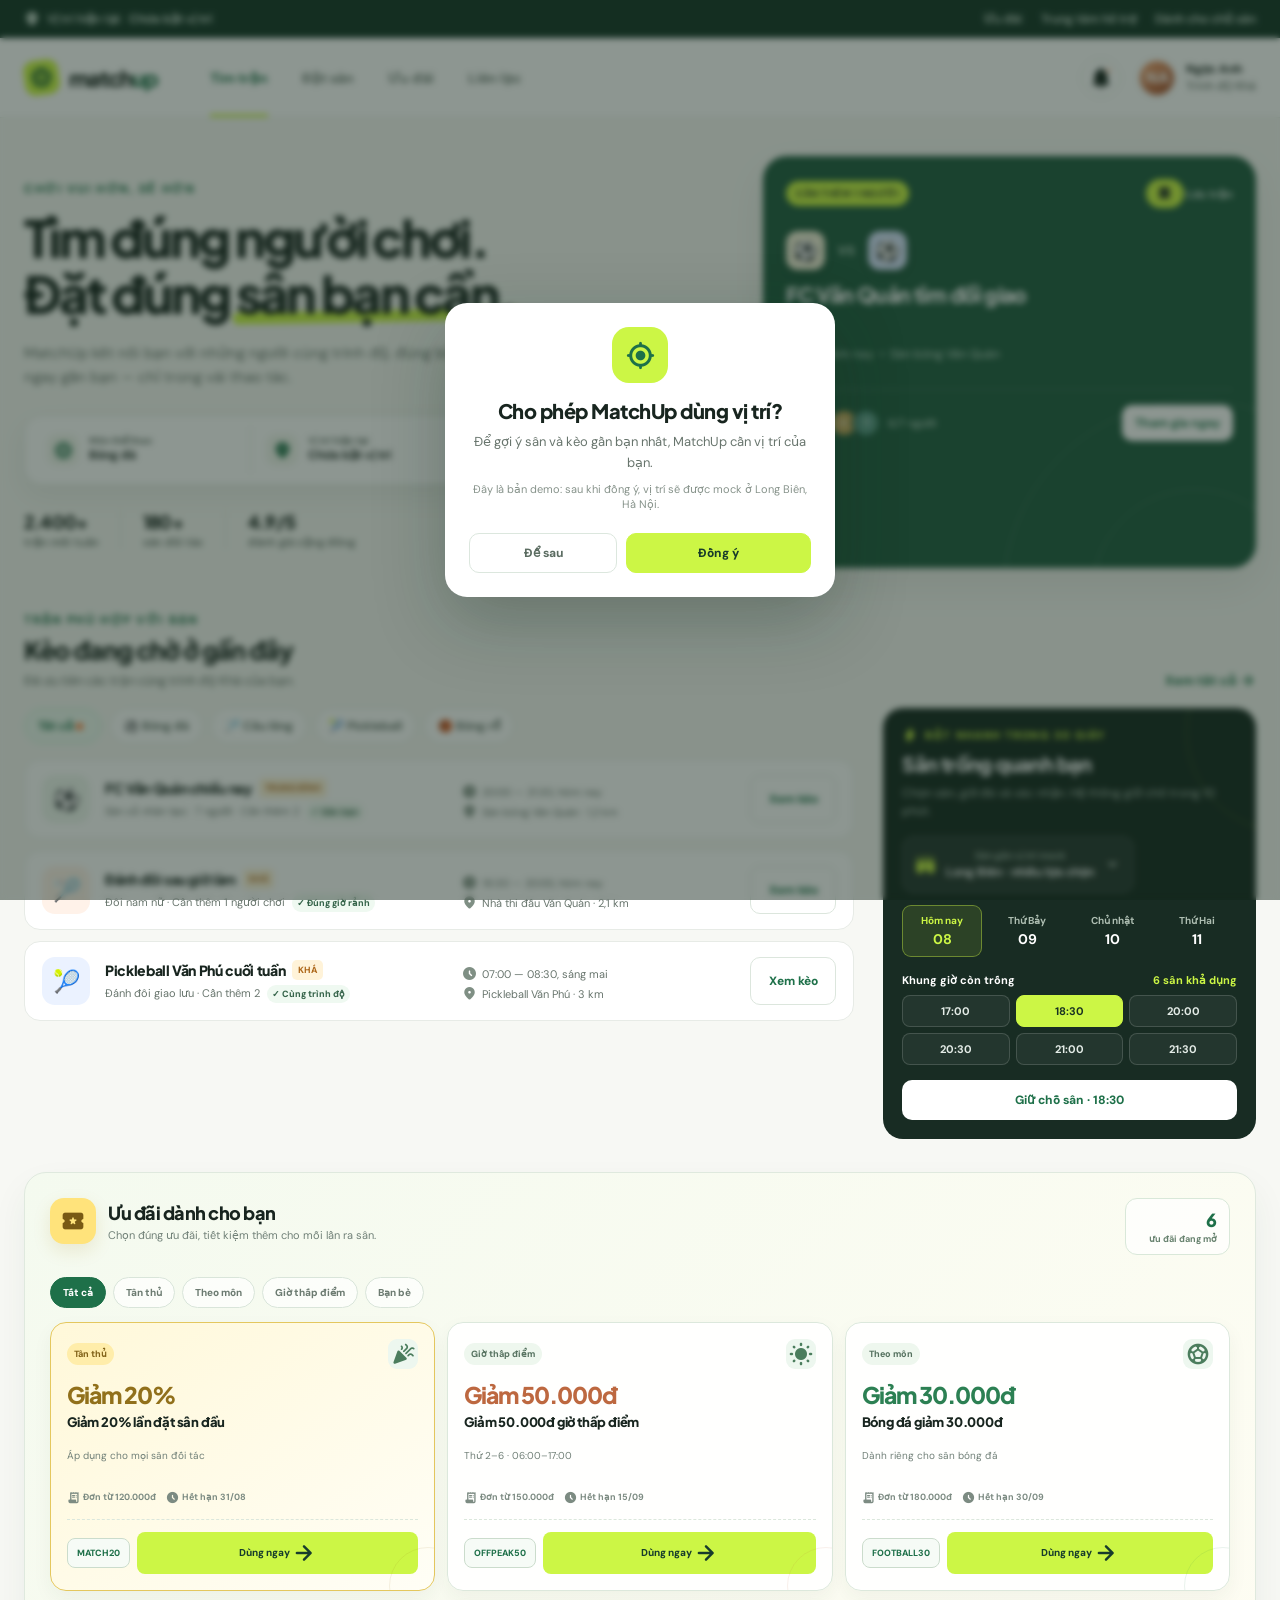
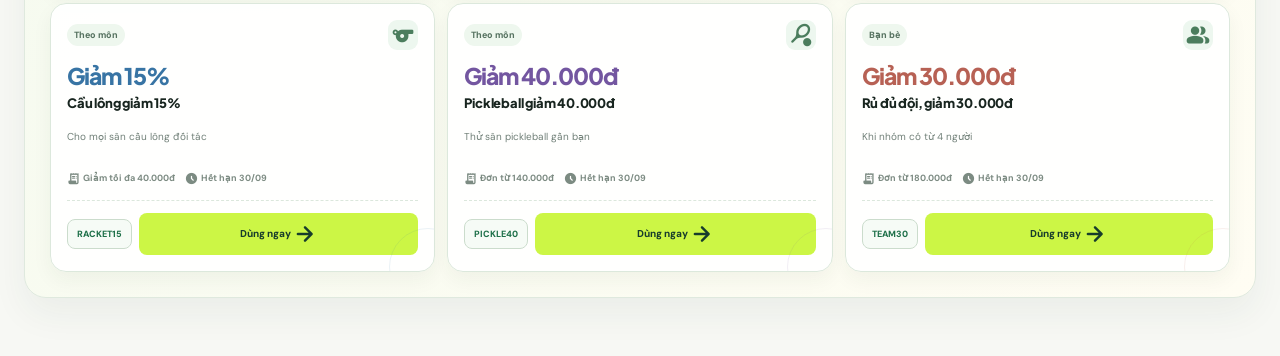
==== commit ebaf120f: "done" ====
--- a/index.html
+++ b/index.html
@@ -241,6 +241,7 @@
       .match-reason-inline { display: inline-block; margin-left: 4px; padding: 3px 5px; border-radius: 999px; color: #35644a; background: #eff9f1; font-size: 9px; font-weight: 800; }
     </style>
     <link rel="stylesheet" href="ui-spacing.css" />
+    <link rel="stylesheet" href="time-filter.css" />
   </head>
   <body>
     <div class="topbar">
@@ -259,7 +260,6 @@
           <a class="active" href="match.html">Tìm trận</a>
           <a href="booking.html">Đặt sân</a>
           <a href="#voucher">Ưu đãi</a>
-          <a href="match.html#list-title">Cộng đồng</a>
           <a href="contact.html">Liên lạc</a>
         </div>
         <div class="nav-actions">
@@ -280,13 +280,13 @@
               <span class="icon-box"><span class="material-symbols-rounded">sports_soccer</span></span>
               <span><span>Môn thể thao</span><strong>Bóng đá</strong></span>
             </button>
-            <button class="filter" data-toast="Đang dùng vị trí mock: Hà Đông, Hà Nội">
+            <button class="filter" data-toast="Đang dùng vị trí mock: Long Biên, Hà Nội">
               <span class="icon-box"><span class="material-symbols-rounded">location_on</span></span>
               <span><span>Vị trí hiện tại</span><strong data-user-location>Chưa bật vị trí</strong></span>
             </button>
-            <button class="filter" data-toast="Đã chọn hôm nay, sau 18:00">
+            <button class="filter time-filter-trigger" type="button" data-time-filter-trigger aria-haspopup="dialog" aria-controls="time-filter-modal">
               <span class="icon-box"><span class="material-symbols-rounded">calendar_month</span></span>
-              <span><span>Thời gian</span><strong>Hôm nay, sau 18:00</strong></span>
+              <span><span>Thời gian</span><strong data-time-filter-label>Hôm nay, sau 18:00</strong></span>
             </button>
             <button class="finder-go" data-toast="Đang tìm những trận phù hợp nhất với bạn" aria-label="Tìm trận"><span class="material-symbols-rounded">search</span></button>
           </div>
@@ -338,7 +338,7 @@
           <aside class="booking" id="booking" aria-labelledby="booking-title">
             <div class="booking-kicker"><span class="material-symbols-rounded">bolt</span> Đặt nhanh trong 30 giây</div>
             <h2 id="booking-title">Sân trống quanh bạn</h2><p>Chọn sân, giờ đá và xác nhận. Hệ thống giữ chỗ trong 10 phút.</p>
-            <button class="court-select" onclick="location.href='booking.html'"><span class="material-symbols-rounded">stadium</span><span><span>Sân gần vị trí mock</span><strong>Hà Đông · nhiều lựa chọn</strong></span><span class="material-symbols-rounded">expand_more</span></button>
+            <button class="court-select" onclick="location.href='booking.html'"><span class="material-symbols-rounded">stadium</span><span><span>Sân gần vị trí mock</span><strong>Long Biên · nhiều lựa chọn</strong></span><span class="material-symbols-rounded">expand_more</span></button>
             <div class="date-row" aria-label="Chọn ngày"><button class="date active">Hôm nay<b>08</b></button><button class="date">Thứ Bảy<b>09</b></button><button class="date">Chủ nhật<b>10</b></button><button class="date">Thứ Hai<b>11</b></button></div>
             <div class="time-label"><span>Khung giờ còn trống</span><span>6 sân khả dụng</span></div>
             <div class="times"><button class="time">17:00</button><button class="time active">18:30</button><button class="time">20:00</button><button class="time">20:30</button><button class="time">21:00</button><button class="time">21:30</button></div>
@@ -367,6 +367,7 @@
     <script src="location.js"></script>
     <script src="app-state.js"></script>
     <script src="app-ui.js"></script>
+    <script src="time-filter.js"></script>
     <script>
       const toast = document.querySelector('.toast');
       let timer;
@@ -377,6 +378,11 @@
         timer = setTimeout(() => toast.classList.remove('show'), 2600);
       }
       const store = window.MatchUpStore;
+      const timeFilter = window.MatchUpTimeFilter.init({
+        trigger: document.querySelector('[data-time-filter-trigger]'),
+        initial: { scope: 'today', range: 'evening' },
+        onApply: (selection) => showToast(`Đã chọn ${selection.label}`)
+      });
       const voucherGrid = document.querySelector('#voucher-grid');
       const voucherCount = document.querySelector('#voucher-count');
       const escapeHtml = (value) => String(value ?? '').replace(/[&<>"']/g, (char) => ({ '&': '&amp;', '<': '&lt;', '>': '&gt;', '"': '&quot;', "'": '&#39;' }[char]));
--- a/time-filter.css
+++ b/time-filter.css
@@ -0,0 +1,151 @@
+.time-filter-layer {
+  position: fixed;
+  z-index: 80;
+  inset: 0;
+  display: grid;
+  place-items: center;
+  padding: 20px;
+  background: rgba(18, 36, 26, .46);
+  opacity: 0;
+  visibility: hidden;
+  transition: opacity .2s, visibility .2s;
+}
+
+.time-filter-layer.show { opacity: 1; visibility: visible; }
+
+.time-filter-modal {
+  width: min(560px, 100%);
+  max-height: min(760px, calc(100vh - 40px));
+  overflow: auto;
+  padding: 23px;
+  border: 1px solid #e0e9e0;
+  border-radius: 22px;
+  background: #fff;
+  box-shadow: 0 24px 70px rgba(15, 34, 23, .28);
+  transform: translateY(12px) scale(.98);
+  transition: transform .2s;
+}
+
+.time-filter-layer.show .time-filter-modal { transform: translateY(0) scale(1); }
+
+.time-filter-head,
+.time-filter-heading,
+.time-filter-month,
+.time-filter-actions,
+.time-filter-shortcuts,
+.time-filter-range-head,
+.time-filter-range-options { display: flex; align-items: center; }
+
+.time-filter-head { justify-content: space-between; gap: 15px; }
+.time-filter-heading { gap: 10px; }
+.time-filter-heading > .material-symbols-rounded {
+  width: 39px;
+  height: 39px;
+  display: grid;
+  place-items: center;
+  border-radius: 12px;
+  color: #1e7049;
+  background: #eff9ef;
+  font-size: 21px;
+}
+.time-filter-heading h2 { margin: 0; color: #18251f; font: 800 19px "Plus Jakarta Sans", sans-serif; letter-spacing: -.5px; }
+.time-filter-heading p { margin: 4px 0 0; color: #748178; font-size: 11px; }
+.time-filter-close {
+  width: 32px;
+  height: 32px;
+  display: grid;
+  place-items: center;
+  border: 0;
+  border-radius: 9px;
+  color: #65746b;
+  background: #f2f5f1;
+}
+
+.time-filter-shortcuts { flex-wrap: wrap; gap: 7px; margin-top: 20px; }
+.time-filter-shortcuts button,
+.time-filter-range-options button {
+  border: 1px solid #dce8dd;
+  border-radius: 10px;
+  color: #5f7065;
+  background: #fff;
+  font-size: 10px;
+  font-weight: 800;
+  transition: border-color .2s, background .2s, color .2s;
+}
+.time-filter-shortcuts button { padding: 8px 10px; }
+.time-filter-shortcuts button:hover,
+.time-filter-range-options button:hover { border-color: #b8dec1; color: #1e7049; background: #f4fbf4; }
+.time-filter-shortcuts button.active,
+.time-filter-range-options button.active { border-color: #b9dca3; color: #1c482f; background: #eaf7c9; }
+
+.time-filter-calendar { margin-top: 19px; padding: 15px; border: 1px solid #e5ece5; border-radius: 16px; background: #fbfdfb; }
+.time-filter-month { justify-content: space-between; gap: 10px; }
+.time-filter-month strong { color: #20382b; font: 800 13px "Plus Jakarta Sans", sans-serif; }
+.time-filter-month button {
+  width: 29px;
+  height: 29px;
+  display: grid;
+  place-items: center;
+  border: 1px solid #e0e9e0;
+  border-radius: 8px;
+  color: #4c6755;
+  background: #fff;
+}
+.time-filter-month button:hover { color: #1e7049; border-color: #b8dec1; }
+.time-filter-month-nav { display: flex; gap: 6px; }
+.time-filter-weekdays,
+.time-filter-days { display: grid; grid-template-columns: repeat(7, minmax(0, 1fr)); gap: 5px; }
+.time-filter-weekdays { margin-top: 14px; }
+.time-filter-weekdays span { color: #94a198; font-size: 9px; font-weight: 800; text-align: center; text-transform: uppercase; }
+.time-filter-days { margin-top: 6px; }
+.time-filter-day {
+  min-height: 34px;
+  padding: 4px 2px;
+  border: 1px solid transparent;
+  border-radius: 9px;
+  color: #52655a;
+  background: transparent;
+  font-size: 11px;
+  font-weight: 700;
+}
+.time-filter-day:hover:not(:disabled) { border-color: #b8dec1; background: #f1faf2; }
+.time-filter-day.muted { color: #b8c2bb; }
+.time-filter-day.today { color: #1e7049; box-shadow: inset 0 0 0 1px #d0e8d3; }
+.time-filter-day.selected { border-color: #1e7049; color: #173c2c; background: #ccf645; box-shadow: none; }
+.time-filter-day:disabled { color: #c7d0c9; cursor: not-allowed; }
+
+.time-filter-range { margin-top: 17px; padding-top: 15px; border-top: 1px solid #e8eee8; }
+.time-filter-range-head { justify-content: space-between; gap: 12px; }
+.time-filter-range-head strong { color: #304b39; font-size: 11px; }
+.time-filter-range-head span { color: #91a097; font-size: 9px; font-weight: 700; }
+.time-filter-range-options { flex-wrap: wrap; gap: 6px; margin-top: 9px; }
+.time-filter-range-options button { padding: 7px 9px; border-radius: 8px; }
+
+.time-filter-actions { justify-content: flex-end; gap: 8px; margin-top: 19px; }
+.time-filter-actions button { padding: 10px 14px; border-radius: 9px; font-size: 11px; font-weight: 800; }
+.time-filter-cancel { border: 1px solid #d9e5db; color: #547061; background: #fff; }
+.time-filter-apply { border: 0; color: #173c2c; background: #ccf645; }
+.time-filter-actions button:hover { transform: translateY(-1px); }
+
+.time-filter-trigger { cursor: pointer; }
+.time-filter-trigger:focus-visible,
+.time-filter-close:focus-visible,
+.time-filter-month button:focus-visible,
+.time-filter-shortcuts button:focus-visible,
+.time-filter-range-options button:focus-visible,
+.time-filter-day:focus-visible,
+.time-filter-actions button:focus-visible { outline: 3px solid rgba(30, 112, 73, .22); outline-offset: 2px; }
+
+@media (max-width: 560px) {
+  .time-filter-layer { padding: 0; align-items: end; }
+  .time-filter-modal { width: 100%; max-height: 92vh; padding: 19px 16px calc(16px + env(safe-area-inset-bottom)); border-radius: 22px 22px 0 0; }
+  .time-filter-shortcuts { flex-wrap: nowrap; overflow-x: auto; padding-bottom: 2px; scrollbar-width: none; }
+  .time-filter-shortcuts::-webkit-scrollbar { display: none; }
+  .time-filter-shortcuts button { flex: 0 0 auto; }
+  .time-filter-calendar { padding: 12px 9px; }
+  .time-filter-day { min-height: 35px; }
+}
+
+@media (prefers-reduced-motion: reduce) {
+  .time-filter-layer, .time-filter-modal, .time-filter-shortcuts button, .time-filter-range-options button, .time-filter-actions button { transition: none; }
+}
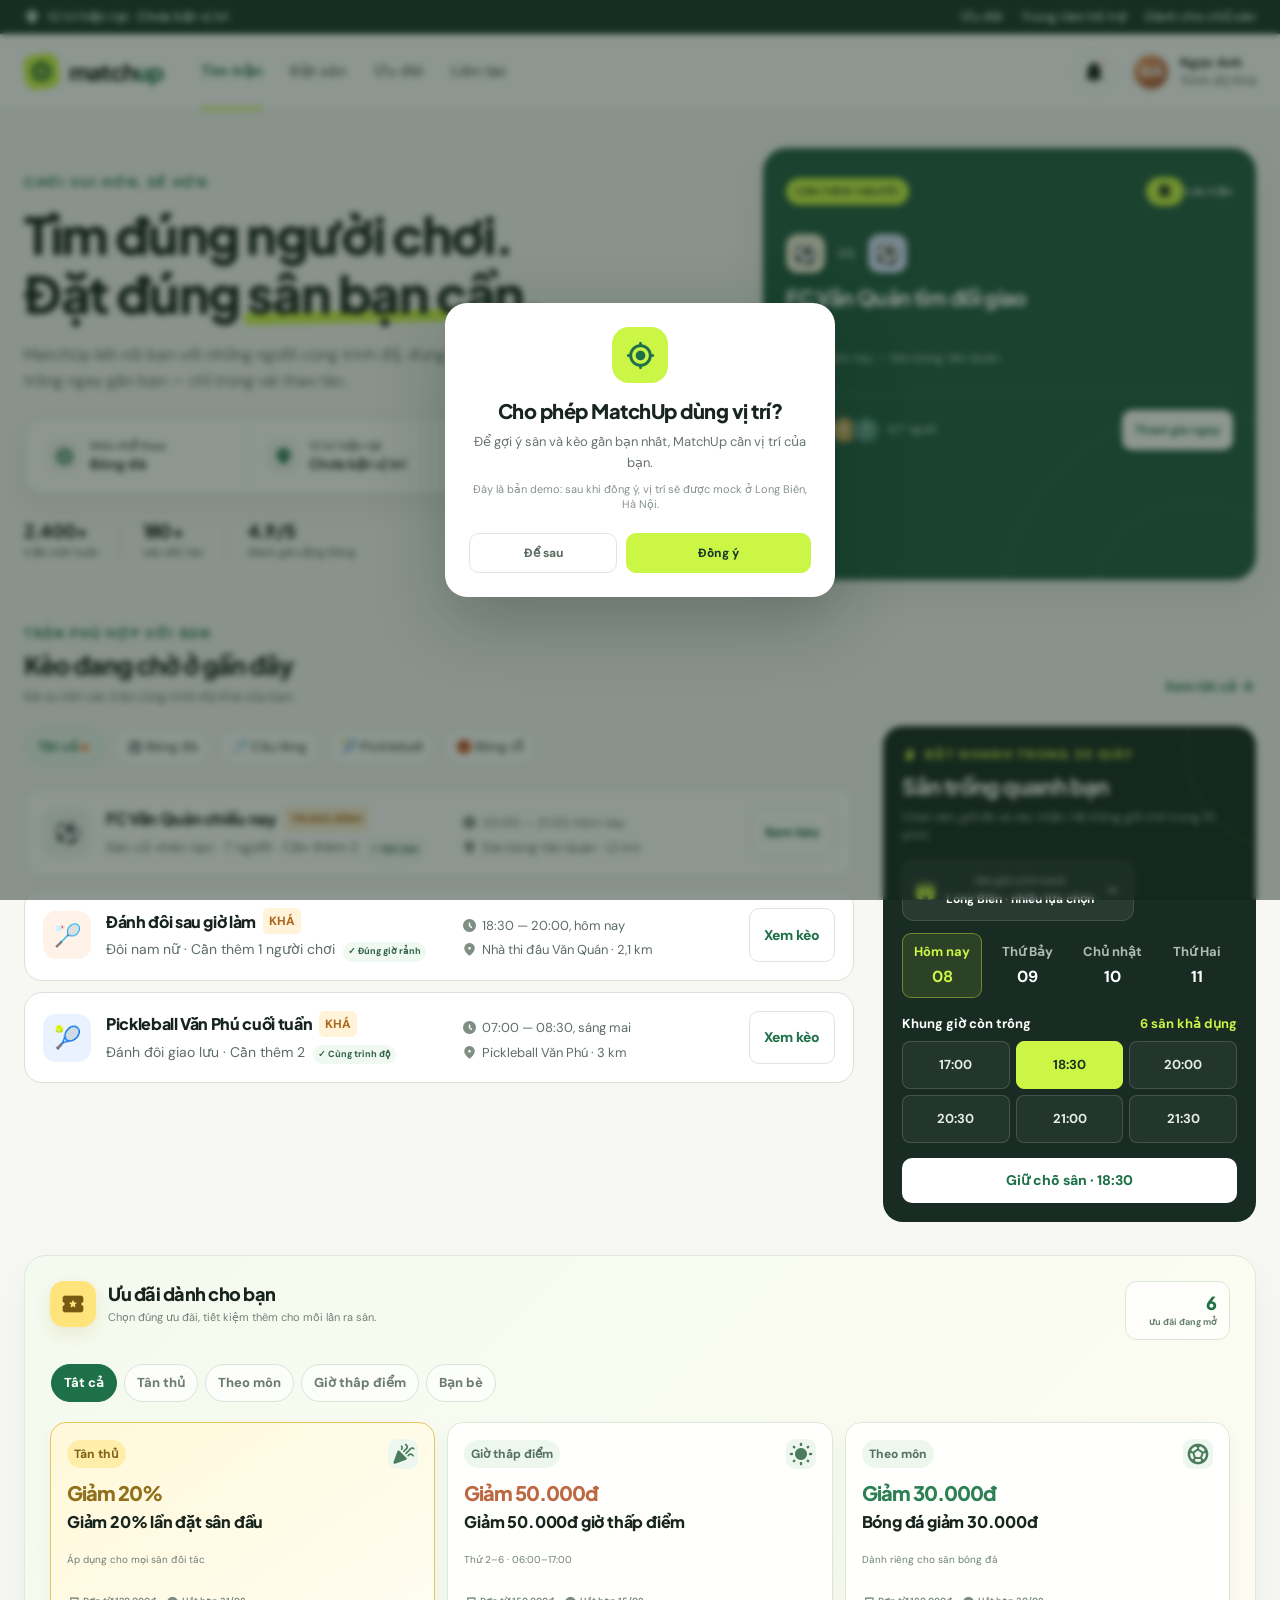
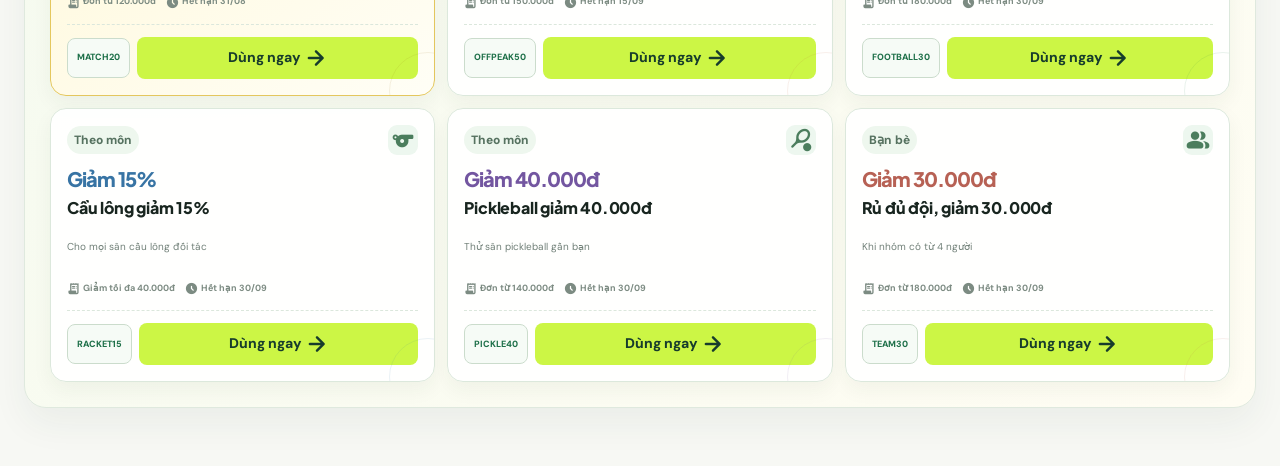
==== commit 68f29063: "done" ====
--- a/index.html
+++ b/index.html
@@ -275,12 +275,12 @@
           <div class="eyebrow">Chơi vui hơn, dễ hơn</div>
           <h1 id="hero-title">Tìm đúng người chơi.<br />Đặt đúng <span class="highlight">sân bạn cần.</span></h1>
           <p>MatchUp kết nối bạn với những người cùng trình độ, đúng bộ môn và sân còn trống ngay gần bạn — chỉ trong vài thao tác.</p>
-          <div class="finder" aria-label="Tìm trận thể thao">
-            <button class="filter" data-toast="Đã chọn môn Bóng đá">
+          <form class="finder" id="quick-match-search" data-sport="football" aria-label="Tìm trận thể thao">
+            <button class="filter" type="button" data-toast="Đã chọn môn Bóng đá">
               <span class="icon-box"><span class="material-symbols-rounded">sports_soccer</span></span>
               <span><span>Môn thể thao</span><strong>Bóng đá</strong></span>
             </button>
-            <button class="filter" data-toast="Đang dùng vị trí mock: Long Biên, Hà Nội">
+            <button class="filter" type="button" data-toast="Đang dùng vị trí mock: Long Biên, Hà Nội">
               <span class="icon-box"><span class="material-symbols-rounded">location_on</span></span>
               <span><span>Vị trí hiện tại</span><strong data-user-location>Chưa bật vị trí</strong></span>
             </button>
@@ -288,8 +288,8 @@
               <span class="icon-box"><span class="material-symbols-rounded">calendar_month</span></span>
               <span><span>Thời gian</span><strong data-time-filter-label>Hôm nay, sau 18:00</strong></span>
             </button>
-            <button class="finder-go" data-toast="Đang tìm những trận phù hợp nhất với bạn" aria-label="Tìm trận"><span class="material-symbols-rounded">search</span></button>
-          </div>
+            <button class="finder-go" type="submit" aria-label="Tìm trận"><span class="material-symbols-rounded">search</span></button>
+          </form>
           <div class="quick-stats" aria-label="Thống kê MatchUp">
             <div><b>2.400+</b><span>trận mỗi tuần</span></div>
             <div><b>180+</b><span>sân đối tác</span></div>
@@ -382,6 +382,19 @@
         trigger: document.querySelector('[data-time-filter-trigger]'),
         initial: { scope: 'today', range: 'evening' },
         onApply: (selection) => showToast(`Đã chọn ${selection.label}`)
+      });
+      document.querySelector('#quick-match-search').addEventListener('submit', (event) => {
+        event.preventDefault();
+        const selection = timeFilter.getSelection();
+        const location = window.MatchUpLocation?.label || document.querySelector('[data-user-location]')?.textContent || '';
+        const params = new URLSearchParams({
+          sport: event.currentTarget.dataset.sport || 'football',
+          time: selection.scope,
+          range: selection.range || 'all'
+        });
+        if (selection.scope === 'custom') params.set('date', selection.dateKey);
+        if (location && location !== 'Chưa bật vị trí') params.set('location', location);
+        window.location.assign(`match.html?${params.toString()}`);
       });
       const voucherGrid = document.querySelector('#voucher-grid');
       const voucherCount = document.querySelector('#voucher-count');
--- a/ui-spacing.css
+++ b/ui-spacing.css
@@ -1,4 +1,282 @@
-/* Shared spacing refinements for the responsive layouts. */
+/* Shared visual refinements for the responsive layouts.
+   These overrides deliberately affect presentation only: page structure,
+   controls, data attributes and JavaScript behaviour remain unchanged. */
+
+:root {
+  --reading-ink: #17241d;
+  --reading-muted: #5e6d64;
+  --reading-line: #d8e0d9;
+  --reading-focus: 0 0 0 3px rgba(83, 145, 101, .22);
+}
+
+html { text-size-adjust: 100%; }
+
+body {
+  color: var(--reading-ink);
+  font-size: 16px;
+  line-height: 1.5;
+}
+
+/* A narrower reading column and calmer page chrome make scanning easier. */
+.shell { width: min(1240px, calc(100% - 48px)); }
+.topbar { height: 34px; font-size: 13px; }
+header { height: 76px; }
+.nav { gap: 38px; }
+.menu { gap: 28px; }
+.menu a { padding: 27px 0 24px; font-size: 15px; }
+.brand-name { font-size: 23px; }
+.profile-copy { font-size: 13px; }
+.round-btn, .icon-btn { width: 42px; height: 42px; }
+
+/* One clear heading style across the separate flows. */
+h1,
+.title-row h1,
+.page-intro h1,
+.page-head h1,
+.intro h1,
+.hero h1 {
+  letter-spacing: -1.4px;
+  line-height: 1.16;
+}
+
+.title-row h1,
+.page-intro h1,
+.page-head h1,
+.intro h1 { font-size: clamp(32px, 3.1vw, 42px); }
+
+.eyebrow,
+.crumb,
+.topbar,
+.topbar__location,
+.topbar__links,
+.topbar-left,
+.topbar-right { font-size: 13px; }
+
+.title-row p,
+.page-intro p,
+.page-head > div > p,
+.intro > div > p,
+.hero-copy > p {
+  color: var(--reading-muted);
+  font-size: 16px;
+  line-height: 1.6;
+}
+
+/* Raise the visual floor for form fields, labels and action buttons. */
+button,
+input,
+select { min-height: 40px; }
+
+button:focus-visible,
+input:focus-visible,
+select:focus-visible,
+a:focus-visible { outline: none; box-shadow: var(--reading-focus); }
+
+.create,
+.finder-go,
+.search-go,
+.pay,
+.book-btn,
+.pay-button,
+.modal-submit,
+.modal-pay,
+.rules-save,
+.join,
+.match-join,
+.select-court,
+.use-voucher,
+.copy,
+.share,
+.add-player,
+.journey-cta button,
+.feedback-actions button,
+.confirm-booking {
+  min-height: 42px;
+  font-size: 14px;
+}
+
+.filter,
+.query,
+.finder .filter { min-height: 52px; }
+
+.filter > span:not(.icon-box),
+.query small,
+.finder .filter > span:not(.icon-box) { font-size: 12px; }
+
+.filter strong,
+.query strong,
+.finder .filter strong { font-size: 14px; }
+
+.chip,
+.sport-tab,
+.voucher-tab,
+.split-tab,
+.feedback-tag,
+.filter,
+.court-right span,
+.court-meta,
+.court-availability,
+.result-note,
+.court-result-note { font-size: 13px; }
+
+.chip,
+.sport-tab,
+.voucher-tab,
+.split-tab,
+.filter { min-height: 38px; padding: 8px 12px; }
+
+.filter-label,
+.summary-label,
+.time-label,
+.booking-kicker,
+.summary-kicker,
+.side-kicker,
+.detail-kicker { font-size: 13px; }
+
+/* Keep filters available, but turn a dense block into a single scanable rail. */
+.filters,
+.sports-tabs,
+.voucher-tabs,
+.split-tabs {
+  flex-wrap: nowrap;
+  justify-content: flex-start;
+  overflow-x: auto;
+  padding: 2px 1px 6px;
+  scrollbar-width: thin;
+}
+
+.filters > *,
+.sports-tabs > *,
+.voucher-tabs > *,
+.split-tabs > * { flex: 0 0 auto; }
+
+/* Cards use more breathing room and a readable content hierarchy. */
+.card,
+.match-card,
+.court,
+.section-card,
+.event-card,
+.profile-card,
+.booking-detail,
+.summary,
+.filter-panel,
+.inbox-card,
+.conversation-card { border-color: var(--reading-line); }
+
+.match-card,
+.court,
+.section-card,
+.event-card,
+.profile-card,
+.card { border-radius: 18px; }
+
+.match-card,
+.court,
+.section-card,
+.event-card { padding: 18px; }
+
+.match-card h3,
+.court h3,
+.section-card h2,
+.event-card h2,
+.profile-card h2,
+.inbox-head h2,
+.conversation-title-copy strong { font-size: 17px; }
+
+.match-title h3,
+.court-title h3,
+.voucher-card h4,
+.detail-section h3,
+.reputation-section h3 { font-size: 16px; }
+
+.match-title + p,
+.match-info,
+.card-info,
+.court p,
+.smart-copy p,
+.match-head p,
+.summary-head p,
+.modal p,
+.section-title p,
+.event-card > p,
+.profile-card p,
+.booking-detail small,
+.journey-head p,
+.conversation-pin-copy span { color: var(--reading-muted); font-size: 14px; line-height: 1.5; }
+
+.tag,
+.level,
+.match-score,
+.payment-state,
+.journey-badge,
+.voucher-tag,
+.conversation-pin-tag { font-size: 12px; }
+
+.card-info,
+.card-cost,
+.match-info,
+.detail-meta,
+.payment-method,
+.distance-callout,
+.availability-note { font-size: 13px; }
+
+.court-right strong,
+.amount,
+.total strong,
+.split-total strong,
+.voucher-value { font-size: 20px; }
+
+.summary h2,
+.booking h2,
+.progress-card h2,
+.payment-card h2,
+.booking-detail h2,
+.match-head h2 { font-size: 22px; line-height: 1.3; }
+
+.time,
+.day,
+.date { min-height: 48px; font-size: 13px; }
+.time small { font-size: 11px; }
+.time b,
+.day b,
+.date b { font-size: 16px; }
+
+.toast { font-size: 14px; }
+
+/* Small screens retain a compact layout but no longer use microtext. */
+@media (max-width: 760px) {
+  .shell { width: min(100% - 32px, 620px); }
+  .topbar { display: none; }
+  header { height: 70px; }
+  .brand-name { font-size: 21px; }
+  .title-row h1,
+  .page-intro h1,
+  .page-head h1,
+  .intro h1 { font-size: 32px; }
+  .title-row p,
+  .page-intro p,
+  .page-head > div > p,
+  .intro > div > p,
+  .hero-copy > p { font-size: 15px; }
+  .match-card,
+  .court,
+  .section-card,
+  .event-card,
+  .card { padding: 15px; }
+  .match-card h3,
+  .court h3,
+  .section-card h2,
+  .event-card h2 { font-size: 16px; }
+  .card-info,
+  .match-info,
+  .court p,
+  .court-meta,
+  .court-availability,
+  .match-title + p { font-size: 13px; }
+  .mobile-nav a,
+  .mobile-nav button { font-size: 12px; }
+  .mobile-nav { height: 74px; }
+}
 
 /* Keep icon glyphs centered wherever a control uses inline content. */
 .material-symbols-rounded {
@@ -34,6 +312,8 @@
 }
 
 @media (max-width: 760px) {
+  /* Keep the dynamically-added match price range available on mobile. */
+  .filter-panel .filter-group:has(#price-min) { display: block !important; }
   /* Keep the horizontal filter rail compact instead of stretching each item. */
   .filter-panel { align-items: flex-start; }
   .filter-panel .filter-group { height: max-content; min-height: 0; }
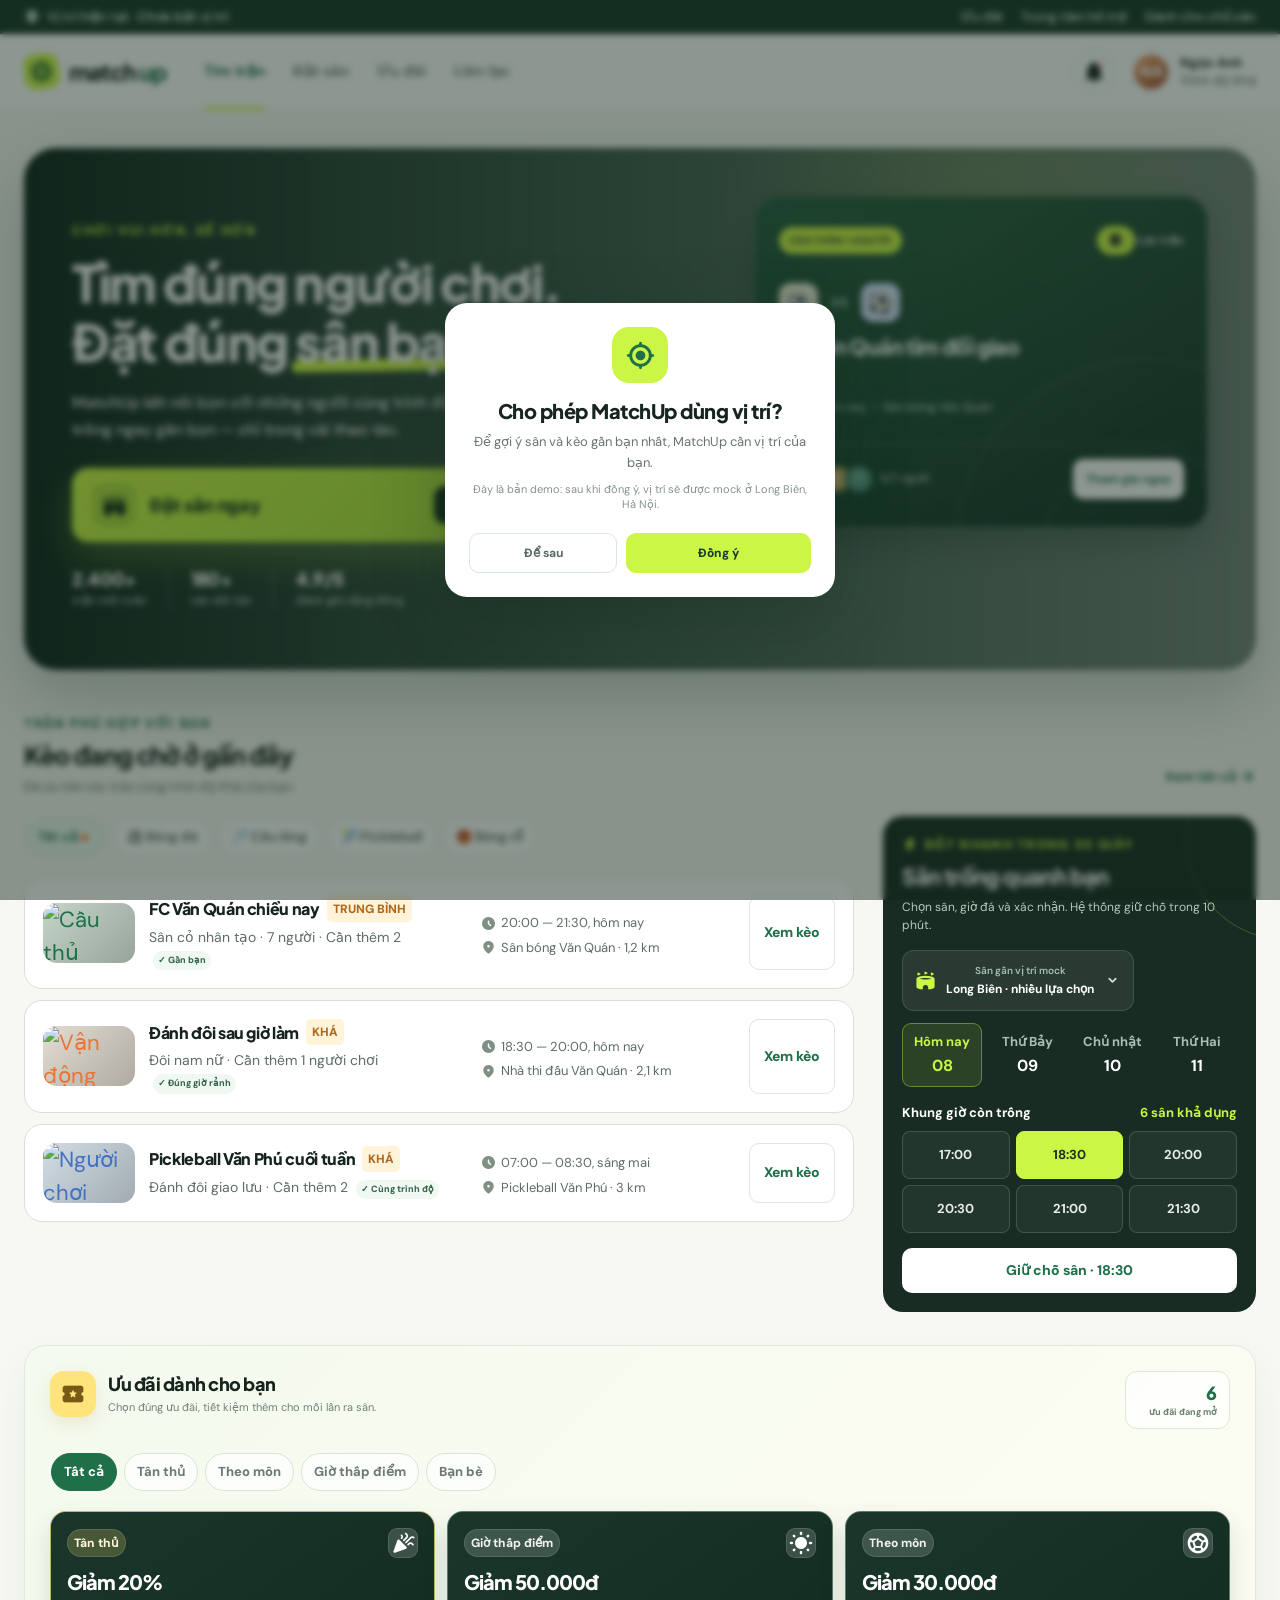
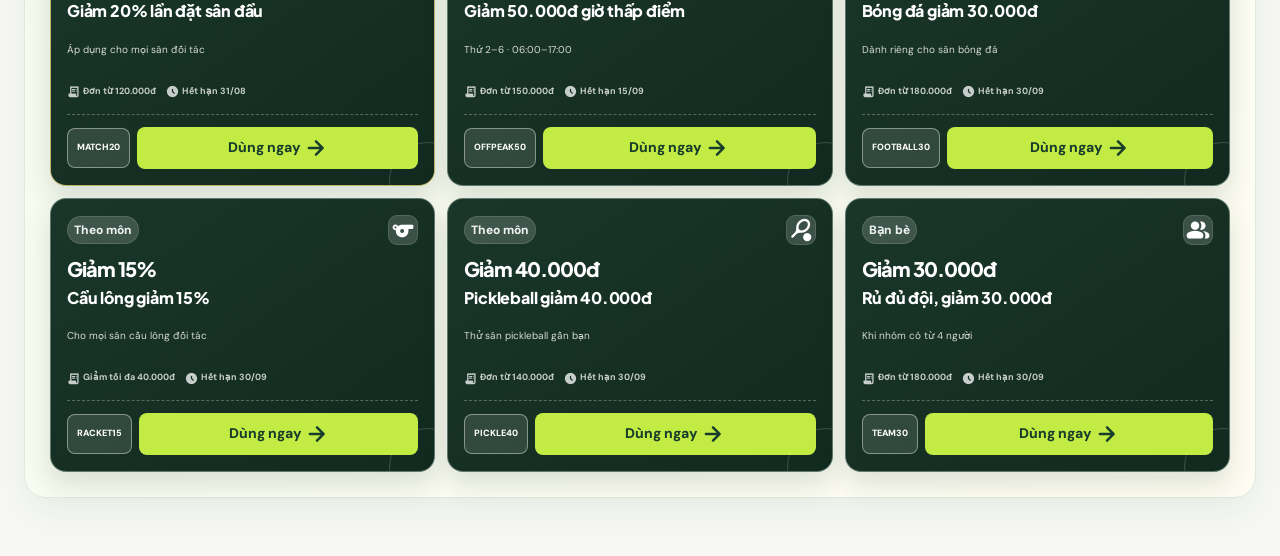
==== commit 743bc9fe: "refactor" ====
--- a/index.html
+++ b/index.html
@@ -1,440 +1,617 @@
 <!doctype html>
-<html lang="vi">
+<html lang="vi" data-profile-path="pages/profile/">
   <head>
     <meta charset="UTF-8" />
     <meta name="viewport" content="width=device-width, initial-scale=1.0" />
     <meta name="theme-color" content="#f6f7f3" />
-    <title>MatchUp — Ghép đội, đặt sân trong một chạm</title>
+    <title>
+      MatchUp — Ghép đội, đặt sân trong một chạm
+    </title>
     <link rel="preconnect" href="https://fonts.googleapis.com" />
     <link rel="preconnect" href="https://fonts.gstatic.com" crossorigin />
-    <link href="https://fonts.googleapis.com/css2?family=DM+Sans:wght@400;500;600;700&family=Plus+Jakarta+Sans:wght@500;600;700;800&family=Material+Symbols+Rounded:opsz,wght,FILL,GRAD@20..48,300..700,0..1,-50..200" rel="stylesheet" />
-    <style>
-      :root {
-        --ink: #18251f;
-        --muted: #68756d;
-        --line: #e7ebe6;
-        --paper: #f7f8f4;
-        --card: #ffffff;
-        --lime: #ccf645;
-        --green: #1e7049;
-        --deep-green: #17583a;
-        --orange: #ff7d38;
-        --yellow: #fff1af;
-        --shadow: 0 16px 40px rgba(24, 37, 31, .08);
-      }
-
-      * { box-sizing: border-box; }
-      html { scroll-behavior: smooth; }
-      body {
-        margin: 0;
-        min-width: 320px;
-        color: var(--ink);
-        background: var(--paper);
-        font-family: "DM Sans", sans-serif;
-      }
-      button, input { font: inherit; }
-      button { cursor: pointer; }
-      .material-symbols-rounded {
-        font-variation-settings: "FILL" 1, "wght" 550, "GRAD" 0, "opsz" 24;
-        line-height: 1;
-        vertical-align: middle;
-      }
-      .shell { width: min(1380px, calc(100% - 48px)); margin: 0 auto; }
-
-      .topbar {
-        height: 38px;
-        background: #18392a;
-        color: #cfe0d5;
-        font-size: 12px;
-        font-weight: 600;
-      }
-      .topbar .shell { height: 100%; display: flex; align-items: center; justify-content: space-between; }
-      .topbar__location, .topbar__links, .topbar__links a { display: flex; align-items: center; gap: 7px; }
-      .topbar__links { gap: 19px; }
-      .topbar a { color: inherit; text-decoration: none; }
-      .topbar .material-symbols-rounded { font-size: 16px; }
-
-      header {
-        height: 80px;
-        background: rgba(255,255,255,.93);
-        border-bottom: 1px solid var(--line);
-        position: sticky;
-        top: 0;
-        z-index: 20;
-        backdrop-filter: blur(14px);
-      }
-      .nav { height: 100%; display: flex; align-items: center; gap: 52px; }
-      .brand { display: flex; align-items: center; gap: 10px; color: var(--ink); text-decoration: none; }
-      .brand-mark {
-        width: 35px; height: 35px; border-radius: 11px;
-        background: var(--lime); display: grid; place-items: center;
-        transform: rotate(-8deg); color: var(--deep-green);
-      }
-      .brand-mark .material-symbols-rounded { font-size: 23px; transform: rotate(8deg); }
-      .brand-name { font: 800 22px/1 "Plus Jakarta Sans", sans-serif; letter-spacing: -1px; }
-      .brand-name em { color: var(--green); font-style: normal; }
-      .menu { display: flex; align-items: center; gap: 34px; flex: 1; }
-      .menu a { text-decoration: none; font-size: 14px; font-weight: 700; color: #728078; padding: 30px 0 27px; border-bottom: 3px solid transparent; }
-      .menu a.active { color: var(--green); border-color: var(--lime); }
-      .nav-actions { display: flex; align-items: center; gap: 12px; margin-left: auto; }
-      .round-btn { width: 40px; height: 40px; border: 1px solid var(--line); border-radius: 50%; background: white; color: var(--ink); display: grid; place-items: center; position: relative; }
-      .round-btn .badge { position: absolute; width: 7px; height: 7px; background: var(--orange); border: 2px solid white; border-radius: 50%; top: 8px; right: 8px; }
-      .profile { display: flex; align-items: center; gap: 10px; margin-left: 5px; }
-      .avatar { width: 38px; height: 38px; border-radius: 50%; display: grid; place-items: center; color: white; font-weight: 800; background: linear-gradient(145deg, #f6a874, #9f4c2b); border: 2px solid #fff; box-shadow: 0 0 0 1px #e8eae7; }
-      .profile-copy { font-size: 12px; line-height: 1.35; font-weight: 700; }
-      .profile-copy span { display: block; color: var(--muted); font-weight: 500; }
-
-      main { padding: 38px 0 58px; }
-      .eyebrow { color: var(--green); font-size: 12px; letter-spacing: .13em; font-weight: 800; text-transform: uppercase; }
-      .hero { display: grid; grid-template-columns: minmax(0, 1.18fr) minmax(380px, .82fr); gap: 30px; align-items: stretch; }
-      .hero-copy { padding: 25px 0 19px; }
-      h1, h2, h3, p { margin: 0; }
-      h1 { max-width: 700px; margin-top: 12px; letter-spacing: -2.7px; font: 800 clamp(36px, 4vw, 58px)/1.1 "Plus Jakarta Sans", sans-serif; }
-      h1 .highlight { position: relative; white-space: nowrap; z-index: 0; }
-      h1 .highlight::after { content: ""; position: absolute; height: 12px; background: var(--lime); bottom: 3px; left: -3px; right: -4px; border-radius: 5px; z-index: -1; transform: rotate(-1deg); }
-      .hero-copy > p { max-width: 596px; margin: 19px 0 25px; color: var(--muted); line-height: 1.65; font-size: 15px; }
-
-      .finder { background: white; padding: 11px; border: 1px solid #e4e9e3; box-shadow: 0 11px 28px rgba(31, 51, 40, .07); border-radius: 18px; display: grid; grid-template-columns: 1.05fr 1.05fr .95fr auto; gap: 4px; max-width: 740px; }
-      .filter { min-width: 0; padding: 7px 11px; display: flex; align-items: center; gap: 10px; border-right: 1px solid var(--line); text-align: left; background: transparent; border-top: 0; border-bottom: 0; border-left: 0; }
-      .filter .icon-box { width: 32px; height: 32px; border-radius: 10px; display: grid; place-items: center; background: #f2f6ee; color: var(--green); flex: 0 0 auto; }
-      .filter .material-symbols-rounded { font-size: 19px; }
-      .filter > span:not(.icon-box) { display: block; color: var(--muted); font-size: 10px; font-weight: 700; line-height: 1.2; }
-      .filter strong { display: block; color: var(--ink); font-size: 12px; line-height: 1.45; white-space: nowrap; }
-      .finder-go { width: 48px; border: 0; border-radius: 13px; display: grid; place-items: center; background: var(--green); color: white; transition: transform .2s, background .2s; }
-      .finder-go:hover { background: var(--deep-green); transform: translateY(-1px); }
-      .finder-go .material-symbols-rounded { font-size: 25px; }
-      .quick-stats { display: flex; gap: 22px; margin-top: 25px; }
-      .quick-stats div { padding-right: 21px; border-right: 1px solid #dce2dc; }
-      .quick-stats div:last-child { border: 0; }
-      .quick-stats b { display: block; font: 800 18px "Plus Jakarta Sans", sans-serif; letter-spacing: -.8px; }
-      .quick-stats span { display: block; margin-top: 2px; color: var(--muted); font-size: 11px; font-weight: 600; }
-
-      .match-spotlight { position: relative; overflow: hidden; min-height: 332px; padding: 23px; background: #235e43; color: white; border-radius: 24px; box-shadow: var(--shadow); }
-      .match-spotlight::before, .match-spotlight::after { content: ""; position: absolute; border: 1px solid rgba(255,255,255,.17); border-radius: 50%; pointer-events: none; }
-      .match-spotlight::before { width: 385px; height: 385px; right: -134px; bottom: -219px; }
-      .match-spotlight::after { width: 205px; height: 205px; right: -43px; bottom: -128px; }
-      .spotlight-top { position: relative; display: flex; align-items: center; justify-content: space-between; z-index: 1; }
-      .spotlight-top span { padding: 6px 10px; color: #30412c; background: var(--lime); border-radius: 999px; font-size: 10px; font-weight: 800; letter-spacing: .05em; }
-      .spotlight-top button { padding: 0; border: 0; background: transparent; color: #d9e7de; display: flex; align-items: center; gap: 2px; font-size: 11px; font-weight: 700; }
-      .spotlight-top .material-symbols-rounded { font-size: 17px; }
-      .spotlight-main { position: relative; z-index: 1; margin-top: 23px; }
-      .mini-teams { display: flex; align-items: center; gap: 13px; }
-      .club-icon { width: 39px; height: 39px; border-radius: 12px; background: #f2f0d9; color: #e77b45; display: grid; place-items: center; font-size: 20px; box-shadow: 0 4px 10px rgba(0,0,0,.12); }
-      .club-icon.blue { background: #d6e4fd; color: #346dc4; }
-      .versus { color: #a9c7b6; font: 800 12px "Plus Jakarta Sans", sans-serif; }
-      .spotlight-main h2 { max-width: 275px; margin-top: 12px; font: 800 21px/1.25 "Plus Jakarta Sans", sans-serif; letter-spacing: -.6px; }
-      .spotlight-detail { margin-top: 11px; color: #cae0d4; font-size: 12px; }
-      .spots { position: relative; z-index: 1; display: flex; align-items: center; justify-content: space-between; margin-top: 27px; padding-top: 15px; border-top: 1px solid rgba(255,255,255,.18); }
-      .people { display: flex; align-items: center; }
-      .people .person { width: 28px; height: 28px; margin-right: -6px; border: 2px solid #235e43; border-radius: 50%; display: grid; place-items: center; color: white; font-size: 9px; font-weight: 800; }
-      .person.p1 { background: #df986b; }.person.p2 { background: #667fba; }.person.p3 { background: #d2b164; }.person.p4 { background: #5d9b89; }
-      .people span { margin-left: 14px; color: #cde2d6; font-size: 11px; }
-      .join-btn { position: relative; z-index: 1; padding: 10px 13px; border: 0; border-radius: 10px; background: white; color: var(--green); font-size: 12px; font-weight: 800; }
-
-      .section-head { display: flex; justify-content: space-between; align-items: end; margin-top: 44px; margin-bottom: 19px; }
-      .section-title { margin-top: 6px; font: 800 25px "Plus Jakarta Sans", sans-serif; letter-spacing: -1px; }
-      .subcopy { margin-top: 6px; color: var(--muted); font-size: 13px; }
-      .text-link { border: 0; padding: 0; background: transparent; color: var(--green); font-size: 13px; font-weight: 800; display: flex; align-items: center; gap: 3px; }
-      .text-link .material-symbols-rounded { font-size: 17px; }
-
-      .content-grid { display: grid; grid-template-columns: minmax(0, 1.67fr) minmax(300px, .75fr); gap: 29px; align-items: start; }
-      .sports-tabs { display: flex; gap: 8px; margin-bottom: 15px; overflow-x: auto; scrollbar-width: none; }
-      .sports-tabs::-webkit-scrollbar { display: none; }
-      .sport-tab { white-space: nowrap; border: 1px solid #e2e8e1; border-radius: 999px; padding: 9px 13px; color: #627168; background: white; font-size: 12px; font-weight: 700; transition: all .2s; }
-      .sport-tab.active, .sport-tab:hover { color: var(--green); border-color: #c5e8d4; background: #edf9f0; }
-      .sport-tab .dot { display: inline-block; width: 7px; height: 7px; margin-right: 5px; background: var(--orange); border-radius: 50%; }
-      .match-list { display: grid; gap: 11px; }
-      .match-card { padding: 15px 17px; display: grid; grid-template-columns: 49px minmax(180px, 1fr) minmax(165px, .8fr) auto; align-items: center; gap: 14px; border: 1px solid var(--line); border-radius: 16px; background: white; transition: transform .2s, box-shadow .2s; }
-      .match-card:hover { transform: translateY(-2px); box-shadow: 0 10px 22px rgba(30, 67, 45, .08); }
-      .sport-square { width: 48px; height: 48px; display: grid; place-items: center; background: #eff7ef; color: var(--green); border-radius: 13px; font-size: 22px; }
-      .sport-square.orange { background: #fff2e9; color: #e97535; }.sport-square.blue { background: #ebf2ff; color: #4572c0; }
-      .match-title { display: flex; align-items: center; gap: 7px; }
-      .match-title h3 { font: 800 14px "Plus Jakarta Sans", sans-serif; letter-spacing: -.35px; }
-      .level { padding: 4px 6px; border-radius: 5px; color: #ae681b; background: #fff3d9; font-size: 9px; font-weight: 800; }
-      .match-title + p, .match-info { margin-top: 5px; color: var(--muted); font-size: 11px; }
-      .match-info { display: grid; gap: 5px; }
-      .match-info span { display: flex; align-items: center; gap: 5px; }
-      .match-info .material-symbols-rounded { color: #7f8f84; font-size: 15px; }
-      .match-join { min-width: 86px; align-self: stretch; border: 1px solid #dce6dd; border-radius: 10px; color: var(--green); background: white; font-size: 12px; font-weight: 800; }
-      .match-join:hover { background: var(--green); color: white; border-color: var(--green); }
-
-      .booking { padding: 19px; border-radius: 20px; color: white; background: #182c23; position: sticky; top: 99px; overflow: hidden; }
-      .booking::after { content: ""; position: absolute; width: 198px; height: 198px; border: 1px solid rgba(204,246,69,.22); border-radius: 50%; right: -130px; top: -76px; }
-      .booking > * { position: relative; z-index: 1; }
-      .booking-kicker { display: flex; align-items: center; gap: 7px; color: var(--lime); font-size: 11px; font-weight: 800; text-transform: uppercase; letter-spacing: .1em; }
-      .booking-kicker .material-symbols-rounded { font-size: 16px; }
-      .booking h2 { margin-top: 8px; font: 800 20px/1.3 "Plus Jakarta Sans", sans-serif; letter-spacing: -.6px; }
-      .booking > p { margin-top: 7px; color: #b6c7ba; font-size: 12px; line-height: 1.5; }
-      .court-select { margin-top: 16px; padding: 12px; display: flex; align-items: center; gap: 10px; border: 1px solid rgba(255,255,255,.12); border-radius: 12px; background: rgba(255,255,255,.07); }
-      .court-select .material-symbols-rounded { color: var(--lime); font-size: 21px; }
-      .court-select span { display: block; color: #a9bdaf; font-size: 10px; font-weight: 600; }
-      .court-select strong { display: block; margin-top: 2px; color: white; font-size: 12px; }
-      .court-select > .material-symbols-rounded:last-child { margin-left: auto; color: #d5e1d9; font-size: 17px; }
-      .date-row { display: grid; grid-template-columns: repeat(4, 1fr); gap: 5px; margin-top: 12px; }
-      .date { padding: 8px 3px; color: #aebeb2; text-align: center; border: 1px solid transparent; border-radius: 9px; font-size: 10px; font-weight: 700; background: transparent; }
-      .date b { display: block; margin-top: 3px; color: #fff; font-size: 14px; }
-      .date.active { color: var(--lime); border-color: rgba(204,246,69,.4); background: rgba(204,246,69,.11); }
-      .date.active b { color: var(--lime); }
-      .time-label { display: flex; justify-content: space-between; margin-top: 16px; font-size: 11px; font-weight: 700; }
-      .time-label span:last-child { color: var(--lime); }
-      .times { display: grid; grid-template-columns: repeat(3, 1fr); gap: 6px; margin-top: 8px; }
-      .time { padding: 8px 2px; border: 1px solid rgba(255,255,255,.15); border-radius: 8px; background: rgba(255,255,255,.05); color: #e4ece7; font-size: 11px; font-weight: 700; }
-      .time.active { border-color: var(--lime); color: #193122; background: var(--lime); }
-      .book-btn { width: 100%; margin-top: 15px; padding: 12px; border: 0; border-radius: 10px; background: white; color: var(--green); font-size: 12px; font-weight: 800; transition: transform .2s; }
-      .book-btn:hover { transform: translateY(-1px); }
-
-      .voucher-wrap { margin-top: 33px; padding: 25px; border: 1px solid #dfe9de; border-radius: 22px; background: linear-gradient(135deg, #f4faef 0%, #fffdf3 100%); box-shadow: 0 16px 36px rgba(34, 70, 43, .06); }
-      .voucher-section-head { display: flex; align-items: flex-start; justify-content: space-between; gap: 18px; }
-      .voucher-intro { display: flex; align-items: center; gap: 12px; }
-      .voucher-icon { width: 46px; height: 46px; border-radius: 14px; display: grid; place-items: center; color: #795a14; background: #ffe37b; box-shadow: 0 7px 18px rgba(173, 129, 21, .14); }
-      .voucher-intro h3 { font: 800 18px "Plus Jakarta Sans", sans-serif; letter-spacing: -.5px; }
-      .voucher-intro p { margin-top: 4px; color: #718178; font-size: 11px; }
-      .voucher-count { min-width: 105px; padding: 9px 12px; border: 1px solid #d9e8d9; border-radius: 12px; color: #66816d; background: rgba(255,255,255,.72); text-align: right; }
-      .voucher-count strong { display: block; color: var(--green); font: 800 18px "Plus Jakarta Sans", sans-serif; }
-      .voucher-count span { display: block; margin-top: 2px; font-size: 9px; font-weight: 700; }
-      .voucher-tabs { display: flex; gap: 7px; margin-top: 22px; overflow-x: auto; scrollbar-width: none; }
-      .voucher-tabs::-webkit-scrollbar { display: none; }
-      .voucher-tab { flex: 0 0 auto; padding: 8px 12px; border: 1px solid #d9e5da; border-radius: 999px; color: #6c7b71; background: rgba(255,255,255,.7); font-size: 10px; font-weight: 800; }
-      .voucher-tab.active { border-color: var(--green); color: white; background: var(--green); }
-      .voucher-grid { display: grid; grid-template-columns: repeat(3, minmax(0, 1fr)); gap: 12px; margin-top: 14px; }
-      .voucher-card { position: relative; min-width: 0; padding: 16px; overflow: hidden; border: 1px solid #dce8dc; border-radius: 16px; background: rgba(255,255,255,.9); box-shadow: 0 8px 20px rgba(37, 68, 43, .05); }
-      .voucher-card::after { content: ""; position: absolute; width: 76px; height: 76px; right: -33px; bottom: -35px; border: 1px solid currentColor; border-radius: 50%; opacity: .1; }
-      .voucher-card.featured { border-color: #e4c75e; background: linear-gradient(145deg, #fff8d9, #fffef6); }
-      .voucher-card-top { display: flex; align-items: center; justify-content: space-between; gap: 8px; }
-      .voucher-tag { padding: 5px 7px; border-radius: 999px; color: #567260; background: #eef7ee; font-size: 9px; font-weight: 800; }
-      .voucher-card.featured .voucher-tag { color: #806117; background: #ffedaa; }
-      .voucher-card-icon { width: 30px; height: 30px; display: grid; place-items: center; border-radius: 9px; color: #4b7d5d; background: #edf7ef; }
-      .voucher-card.tone-yellow { color: #91701b; }
-      .voucher-card.tone-orange { color: #bd6840; }
-      .voucher-card.tone-green { color: #2c8053; }
-      .voucher-card.tone-blue { color: #3874a4; }
-      .voucher-card.tone-purple { color: #7356a0; }
-      .voucher-card.tone-red { color: #b76154; }
-      .voucher-value { margin-top: 14px; color: currentColor; font: 800 23px/1 "Plus Jakarta Sans", sans-serif; letter-spacing: -1px; }
-      .voucher-card h4 { margin-top: 8px; color: var(--ink); font: 800 13px/1.35 "Plus Jakarta Sans", sans-serif; letter-spacing: -.2px; }
-      .voucher-card p { min-height: 30px; margin-top: 4px; color: #718078; font-size: 10px; line-height: 1.45; }
-      .voucher-meta { display: flex; flex-wrap: wrap; gap: 5px 10px; margin-top: 12px; color: #7c8b82; font-size: 9px; font-weight: 700; }
-      .voucher-meta span { display: inline-flex; align-items: center; gap: 3px; }
-      .voucher-meta .material-symbols-rounded { font-size: 13px; }
-      .voucher-actions { display: flex; align-items: center; gap: 7px; margin-top: 15px; padding-top: 12px; border-top: 1px dashed #dbe7dc; }
-      .copy-code { padding: 8px 9px; border: 1px solid #cbdccc; border-radius: 8px; color: var(--green); background: #f6fbf6; font-size: 9px; font-weight: 800; }
-      .use-voucher { flex: 1; padding: 9px 8px; border: 0; border-radius: 8px; color: #173c2c; background: var(--lime); font-size: 10px; font-weight: 800; text-align: center; text-decoration: none; }
-      .voucher-empty { grid-column: 1 / -1; padding: 22px; border: 1px dashed #cbdccc; border-radius: 13px; color: #748379; background: rgba(255,255,255,.55); font-size: 11px; text-align: center; }
-
-      .toast { position: fixed; z-index: 50; left: 50%; bottom: 26px; max-width: calc(100% - 32px); padding: 13px 17px; border-radius: 12px; color: white; background: #18392a; box-shadow: 0 13px 30px rgba(0,0,0,.18); font-size: 13px; font-weight: 700; transform: translate(-50%, 120px); opacity: 0; transition: transform .3s, opacity .3s; }
-      .toast.show { opacity: 1; transform: translate(-50%, 0); }
-
-      .mobile-nav { display: none; }
-      @media (max-width: 1040px) {
-        .nav { gap: 28px; }.menu { gap: 22px; }.profile-copy { display: none; }
-        .hero { grid-template-columns: 1fr .75fr; }.finder { grid-template-columns: 1fr 1fr auto; }.finder .filter:nth-child(3) { display: none; }
-        .content-grid { grid-template-columns: minmax(0, 1fr) 310px; }.match-card { grid-template-columns: 49px 1fr auto; }.match-info { display: none; }
-      }
-      @media (max-width: 760px) {
-        .shell { width: min(100% - 32px, 620px); }.topbar { display: none; } header { height: 68px; }.nav { gap: 0; justify-content: space-between; }.menu, .profile { display: none; }.nav-actions { margin-left: auto; }.round-btn:first-child { display: none; }
-        main { padding: 26px 0 95px; }.hero { display: block; }.hero-copy { padding: 0; } h1 { max-width: 520px; letter-spacing: -1.9px; }.hero-copy > p { margin: 15px 0 21px; font-size: 14px; }
-        .finder { grid-template-columns: 1fr 48px; gap: 3px; }.finder .filter:nth-child(2) { display: none; }.finder .filter { border: 0; }.quick-stats { margin-bottom: 25px; }.quick-stats div { padding-right: 14px; }.quick-stats b { font-size: 16px; }
-        .match-spotlight { min-height: 265px; }.section-head { margin-top: 33px; }.section-title { font-size: 22px; }.content-grid { display: block; }.booking { position: relative; top: auto; margin-top: 24px; }.match-card { grid-template-columns: 43px 1fr auto; padding: 13px; gap: 10px; }.sport-square { width: 43px; height: 43px; }.match-join { min-width: 65px; }
-        .voucher-wrap { margin-top: 23px; padding: 17px; }.voucher-section-head { align-items: center; }.voucher-intro h3 { font-size: 16px; }.voucher-count { min-width: 84px; }.voucher-grid { grid-template-columns: repeat(2, minmax(0, 1fr)); gap: 10px; }.voucher-card { padding: 13px; }.voucher-value { font-size: 20px; }.voucher-card h4 { font-size: 12px; }.voucher-card p { min-height: 42px; }.voucher-actions { display: grid; grid-template-columns: 1fr; }.use-voucher { order: -1; }.mobile-nav { display: flex; position: fixed; z-index: 30; bottom: 0; left: 0; right: 0; height: 70px; align-items: center; justify-content: space-around; border-top: 1px solid var(--line); background: rgba(255,255,255,.96); backdrop-filter: blur(12px); }.mobile-nav button { border: 0; padding: 6px 12px; background: transparent; color: #77847d; font-size: 10px; font-weight: 700; }.mobile-nav .material-symbols-rounded { display: block; margin-bottom: 2px; font-size: 21px; }.mobile-nav button.active { color: var(--green); }.mobile-nav .make-match { width: 45px; height: 45px; margin-top: -22px; display: grid; place-items: center; border: 4px solid var(--paper); border-radius: 50%; color: var(--green); background: var(--lime); }.make-match .material-symbols-rounded { margin: 0; }
-      }
-      @media (max-width: 400px) { .quick-stats { gap: 12px; }.quick-stats div { padding-right: 11px; }.quick-stats span { font-size: 10px; }.match-title h3 { font-size: 12px; }.match-title + p { font-size: 10px; }.match-join { min-width: 58px; font-size: 11px; }.voucher-grid { grid-template-columns: 1fr; }.voucher-card p { min-height: 0; }.voucher-card.featured { grid-column: auto; } }
-      .match-reason-inline { display: inline-block; margin-left: 4px; padding: 3px 5px; border-radius: 999px; color: #35644a; background: #eff9f1; font-size: 9px; font-weight: 800; }
-    </style>
-    <link rel="stylesheet" href="ui-spacing.css" />
-    <link rel="stylesheet" href="time-filter.css" />
+    <link
+      href="https://fonts.googleapis.com/css2?family=DM+Sans:wght@400;500;600;700"
+      rel="stylesheet"
+    />
+    <link
+      href="https://fonts.googleapis.com/css2?family=Plus+Jakarta+Sans:wght@500;600;700;800"
+      rel="stylesheet"
+    />
+    <link
+      href="https://fonts.googleapis.com/css2?family=Material+Symbols+Rounded"
+      rel="stylesheet"
+    />
+    <link rel="stylesheet" href="pages/index/css/base.css" />
+    <link rel="stylesheet" href="pages/index/css/header.css" />
+    <link rel="stylesheet" href="pages/index/css/hero.css" />
+    <link rel="stylesheet" href="pages/index/css/matches.css" />
+    <link rel="stylesheet" href="pages/index/css/booking.css" />
+    <link rel="stylesheet" href="pages/index/css/vouchers.css" />
+    <link rel="stylesheet" href="pages/index/css/components.css" />
+    <link rel="stylesheet" href="pages/index/css/responsive.css" />
+    <link rel="stylesheet" href="pages/index/css/extras.css" />
+    <link rel="stylesheet" href="css/ui-spacing.css" />
+    <link rel="stylesheet" href="css/app-ui.css" />
+    <link rel="stylesheet" href="css/time-filter.css" />
   </head>
   <body>
     <div class="topbar">
       <div class="shell">
-        <div class="topbar__location"><span class="material-symbols-rounded">location_on</span> Vị trí hiện tại: <strong data-user-location>Chưa bật vị trí</strong></div>
-        <div class="topbar__links"><a href="#voucher">Ưu đãi</a><a href="#matches">Trung tâm hỗ trợ</a><a href="#booking">Dành cho chủ sân</a></div>
+        <div class="topbar__location">
+          <span class="material-symbols-rounded">
+            location_on
+          </span>
+          Vị trí hiện tại:
+          <strong data-user-location>
+            Chưa bật vị trí
+          </strong>
+        </div>
+        <div class="topbar__links">
+          <a href="#voucher">
+            Ưu đãi
+          </a>
+          <a href="#matches">
+            Trung tâm hỗ trợ
+          </a>
+          <a href="#booking">
+            Dành cho chủ sân
+          </a>
+        </div>
       </div>
     </div>
     <header>
       <nav class="shell nav" aria-label="Điều hướng chính">
         <a class="brand" href="#top" aria-label="MatchUp trang chủ">
-          <span class="brand-mark"><span class="material-symbols-rounded">sports_soccer</span></span>
-          <span class="brand-name">match<em>up</em></span>
+          <span class="brand-mark">
+            <span class="material-symbols-rounded">
+              sports_soccer
+            </span>
+          </span>
+          <span class="brand-name">
+            match
+            <em>
+              up
+            </em>
+          </span>
         </a>
         <div class="menu">
-          <a class="active" href="match.html">Tìm trận</a>
-          <a href="booking.html">Đặt sân</a>
-          <a href="#voucher">Ưu đãi</a>
-          <a href="contact.html">Liên lạc</a>
+          <a class="active" href="pages/match/">
+            Tìm trận
+          </a>
+          <a href="pages/booking/">
+            Đặt sân
+          </a>
+          <a href="#voucher">
+            Ưu đãi
+          </a>
+          <a href="pages/contact/">
+            Liên lạc
+          </a>
         </div>
         <div class="nav-actions">
-          <button class="round-btn" type="button" data-notifications aria-label="Thông báo"><span class="material-symbols-rounded">notifications</span><i class="badge"></i></button>
-          <div class="profile"><div class="avatar">NA</div><div class="profile-copy">Ngọc Anh<span>Trình độ Khá</span></div></div>
+          <button class="round-btn" type="button" data-notifications aria-label="Thông báo">
+            <span class="material-symbols-rounded">
+              notifications
+            </span>
+            <i class="badge">
+            </i>
+          </button>
+          <div class="profile">
+            <div class="avatar">
+              NA
+            </div>
+            <div class="profile-copy">
+              Ngọc Anh
+              <span>
+                Trình độ Khá
+              </span>
+            </div>
+          </div>
         </div>
       </nav>
     </header>
-
     <main id="top">
       <section class="shell hero" aria-labelledby="hero-title">
         <div class="hero-copy">
-          <div class="eyebrow">Chơi vui hơn, dễ hơn</div>
-          <h1 id="hero-title">Tìm đúng người chơi.<br />Đặt đúng <span class="highlight">sân bạn cần.</span></h1>
-          <p>MatchUp kết nối bạn với những người cùng trình độ, đúng bộ môn và sân còn trống ngay gần bạn — chỉ trong vài thao tác.</p>
-          <form class="finder" id="quick-match-search" data-sport="football" aria-label="Tìm trận thể thao">
-            <button class="filter" type="button" data-toast="Đã chọn môn Bóng đá">
-              <span class="icon-box"><span class="material-symbols-rounded">sports_soccer</span></span>
-              <span><span>Môn thể thao</span><strong>Bóng đá</strong></span>
+          <div class="eyebrow">
+            Chơi vui hơn, dễ hơn
+          </div>
+          <h1 id="hero-title">
+            Tìm đúng người chơi.
+            <br />
+            Đặt đúng
+            <span class="highlight">
+              sân bạn cần.
+            </span>
+          </h1>
+          <p>
+            MatchUp kết nối bạn với những người cùng trình độ, đúng bộ môn
+            và sân còn trống ngay gần bạn — chỉ trong vài thao tác.
+          </p>
+          <a
+            class="book-now"
+            href="pages/booking/"
+          >
+            <span class="book-now-icon">
+              <span class="material-symbols-rounded">
+                stadium
+              </span>
+            </span>
+            <span class="book-now-label">
+              Đặt sân ngay
+            </span>
+            <span class="book-now-arrow">
+              <span class="material-symbols-rounded">
+                arrow_forward
+              </span>
+            </span>
+          </a>
+          <div class="quick-stats" aria-label="Thống kê MatchUp">
+            <div>
+              <b>
+                2.400+
+              </b>
+              <span>
+                trận mỗi tuần
+              </span>
+            </div>
+            <div>
+              <b>
+                180+
+              </b>
+              <span>
+                sân đối tác
+              </span>
+            </div>
+            <div>
+              <b>
+                4.9/5
+              </b>
+              <span>
+                đánh giá cộng đồng
+              </span>
+            </div>
+          </div>
+        </div>
+        <aside class="match-spotlight" aria-label="Trận đấu nổi bật">
+          <div class="spotlight-top">
+            <span>
+              CẦN THÊM 1 NGƯỜI
+            </span>
+            <button data-toast="Đã lưu trận này">
+              <span class="material-symbols-rounded">
+                bookmark
+              </span>
+              Lưu trận
             </button>
-            <button class="filter" type="button" data-toast="Đang dùng vị trí mock: Long Biên, Hà Nội">
-              <span class="icon-box"><span class="material-symbols-rounded">location_on</span></span>
-              <span><span>Vị trí hiện tại</span><strong data-user-location>Chưa bật vị trí</strong></span>
+          </div>
+          <div class="spotlight-main">
+            <div class="mini-teams">
+              <span class="club-icon">
+                ⚽
+              </span>
+              <span class="versus">
+                VS
+              </span>
+              <span class="club-icon blue">
+                ⚽
+              </span>
+            </div>
+            <h2>
+              FC Văn Quán tìm đối giao hữu
+            </h2>
+            <p class="spotlight-detail">
+              19:00 · Hôm nay &nbsp;•&nbsp; Sân bóng Văn Quán
+            </p>
+          </div>
+          <div class="spots">
+            <div class="people">
+              <div class="person p1">
+                H
+              </div>
+              <div class="person p2">
+                M
+              </div>
+              <div class="person p3">
+                K
+              </div>
+              <div class="person p4">
+                T
+              </div>
+              <span>
+                6/7 người
+              </span>
+            </div>
+            <button class="join-btn" onclick="location.href='pages/match/'">
+              Tham gia ngay
             </button>
-            <button class="filter time-filter-trigger" type="button" data-time-filter-trigger aria-haspopup="dialog" aria-controls="time-filter-modal">
-              <span class="icon-box"><span class="material-symbols-rounded">calendar_month</span></span>
-              <span><span>Thời gian</span><strong data-time-filter-label>Hôm nay, sau 18:00</strong></span>
-            </button>
-            <button class="finder-go" type="submit" aria-label="Tìm trận"><span class="material-symbols-rounded">search</span></button>
-          </form>
-          <div class="quick-stats" aria-label="Thống kê MatchUp">
-            <div><b>2.400+</b><span>trận mỗi tuần</span></div>
-            <div><b>180+</b><span>sân đối tác</span></div>
-            <div><b>4.9/5</b><span>đánh giá cộng đồng</span></div>
-          </div>
-        </div>
-
-        <aside class="match-spotlight" aria-label="Trận đấu nổi bật">
-          <div class="spotlight-top"><span>CẦN THÊM 1 NGƯỜI</span><button data-toast="Đã lưu trận này"><span class="material-symbols-rounded">bookmark</span>Lưu trận</button></div>
-          <div class="spotlight-main">
-            <div class="mini-teams"><span class="club-icon">⚽</span><span class="versus">VS</span><span class="club-icon blue">⚽</span></div>
-            <h2>FC Văn Quán tìm đối giao hữu</h2>
-            <p class="spotlight-detail">19:00 · Hôm nay &nbsp;•&nbsp; Sân bóng Văn Quán</p>
-          </div>
-          <div class="spots"><div class="people"><div class="person p1">H</div><div class="person p2">M</div><div class="person p3">K</div><div class="person p4">T</div><span>6/7 người</span></div><button class="join-btn" onclick="location.href='match.html'">Tham gia ngay</button></div>
+          </div>
         </aside>
       </section>
-
       <section class="shell" id="matches" aria-labelledby="matches-title">
         <div class="section-head">
-          <div><div class="eyebrow">Trận phù hợp với bạn</div><h2 class="section-title" id="matches-title">Kèo đang chờ ở gần đây</h2><p class="subcopy">Đã ưu tiên các trận cùng trình độ Khá của bạn.</p></div>
-          <button class="text-link" onclick="location.href='match.html'">Xem tất cả <span class="material-symbols-rounded">arrow_forward</span></button>
+          <div>
+            <div class="eyebrow">
+              Trận phù hợp với bạn
+            </div>
+            <h2 class="section-title" id="matches-title">
+              Kèo đang chờ ở gần đây
+            </h2>
+            <p class="subcopy">
+              Đã ưu tiên các trận cùng trình độ Khá của bạn.
+            </p>
+          </div>
+          <button class="text-link" onclick="location.href='pages/match/'">
+            Xem tất cả
+            <span class="material-symbols-rounded">
+              arrow_forward
+            </span>
+          </button>
         </div>
         <div class="content-grid">
           <div>
             <div class="sports-tabs" role="tablist" aria-label="Lọc môn thể thao">
-              <button class="sport-tab active" role="tab" aria-selected="true">Tất cả <span class="dot"></span></button>
-              <button class="sport-tab" role="tab" aria-selected="false">⚽ Bóng đá</button>
-              <button class="sport-tab" role="tab" aria-selected="false">🏸 Cầu lông</button>
-              <button class="sport-tab" role="tab" aria-selected="false">🎾 Pickleball</button>
-              <button class="sport-tab" role="tab" aria-selected="false">🏀 Bóng rổ</button>
+              <button class="sport-tab active" role="tab" aria-selected="true">
+                Tất cả
+                <span class="dot">
+                </span>
+              </button>
+              <button class="sport-tab" role="tab" aria-selected="false">
+                ⚽ Bóng đá
+              </button>
+              <button class="sport-tab" role="tab" aria-selected="false">
+                🏸 Cầu lông
+              </button>
+              <button class="sport-tab" role="tab" aria-selected="false">
+                🎾 Pickleball
+              </button>
+              <button class="sport-tab" role="tab" aria-selected="false">
+                🏀 Bóng rổ
+              </button>
             </div>
             <div class="match-list">
               <article class="match-card" data-sport="Bóng đá">
-                <div class="sport-square">⚽</div><div><div class="match-title"><h3>FC Văn Quán chiều nay</h3><span class="level">TRUNG BÌNH</span></div><p>Sân cỏ nhân tạo · 7 người · Cần thêm 2 <span class="match-reason-inline">✓ Gần bạn</span></p></div><div class="match-info"><span><span class="material-symbols-rounded">schedule</span>20:00 — 21:30, hôm nay</span><span><span class="material-symbols-rounded">location_on</span>Sân bóng Văn Quán · 1,2 km</span></div><button class="match-join" onclick="location.href='match.html'">Xem kèo</button>
+                <div class="sport-square sport-photo">
+                  <img
+                    src="https://images.unsplash.com/photo-1597481929652-9bdc374e8f81?auto=format&fit=crop&w=640&q=85"
+                    alt="Cầu thủ bóng đá trên sân cỏ"
+                    loading="lazy"
+                  />
+                </div>
+                <div>
+                  <div class="match-title">
+                    <h3>
+                      FC Văn Quán chiều nay
+                    </h3>
+                    <span class="level">
+                      TRUNG BÌNH
+                    </span>
+                  </div>
+                  <p>
+                    Sân cỏ nhân tạo · 7 người · Cần thêm 2
+                    <span class="match-reason-inline">
+                      ✓ Gần bạn
+                    </span>
+                  </p>
+                </div>
+                <div class="match-info">
+                  <span>
+                    <span class="material-symbols-rounded">
+                      schedule
+                    </span>
+                    20:00 — 21:30, hôm nay
+                  </span>
+                  <span>
+                    <span class="material-symbols-rounded">
+                      location_on
+                    </span>
+                    Sân bóng Văn Quán · 1,2 km
+                  </span>
+                </div>
+                <button class="match-join" onclick="location.href='pages/match/'">
+                  Xem kèo
+                </button>
               </article>
               <article class="match-card" data-sport="Cầu lông">
-                <div class="sport-square orange">🏸</div><div><div class="match-title"><h3>Đánh đôi sau giờ làm</h3><span class="level">KHÁ</span></div><p>Đôi nam nữ · Cần thêm 1 người chơi <span class="match-reason-inline">✓ Đúng giờ rảnh</span></p></div><div class="match-info"><span><span class="material-symbols-rounded">schedule</span>18:30 — 20:00, hôm nay</span><span><span class="material-symbols-rounded">location_on</span>Nhà thi đấu Văn Quán · 2,1 km</span></div><button class="match-join" onclick="location.href='match.html'">Xem kèo</button>
+                <div class="sport-square sport-photo orange">
+                  <img
+                    src="https://images.unsplash.com/photo-1720515226352-b0b1dec6813b?auto=format&fit=crop&w=640&q=85"
+                    alt="Vận động viên cầu lông trong nhà thi đấu"
+                    loading="lazy"
+                  />
+                </div>
+                <div>
+                  <div class="match-title">
+                    <h3>
+                      Đánh đôi sau giờ làm
+                    </h3>
+                    <span class="level">
+                      KHÁ
+                    </span>
+                  </div>
+                  <p>
+                    Đôi nam nữ · Cần thêm 1 người chơi
+                    <span class="match-reason-inline">
+                      ✓ Đúng giờ rảnh
+                    </span>
+                  </p>
+                </div>
+                <div class="match-info">
+                  <span>
+                    <span class="material-symbols-rounded">
+                      schedule
+                    </span>
+                    18:30 — 20:00, hôm nay
+                  </span>
+                  <span>
+                    <span class="material-symbols-rounded">
+                      location_on
+                    </span>
+                    Nhà thi đấu Văn Quán · 2,1 km
+                  </span>
+                </div>
+                <button class="match-join" onclick="location.href='pages/match/'">
+                  Xem kèo
+                </button>
               </article>
               <article class="match-card" data-sport="Pickleball">
-                <div class="sport-square blue">🎾</div><div><div class="match-title"><h3>Pickleball Văn Phú cuối tuần</h3><span class="level">KHÁ</span></div><p>Đánh đôi giao lưu · Cần thêm 2 <span class="match-reason-inline">✓ Cùng trình độ</span></p></div><div class="match-info"><span><span class="material-symbols-rounded">schedule</span>07:00 — 08:30, sáng mai</span><span><span class="material-symbols-rounded">location_on</span>Pickleball Văn Phú · 3 km</span></div><button class="match-join" onclick="location.href='match.html'">Xem kèo</button>
+                <div class="sport-square sport-photo blue">
+                  <img
+                    src="https://images.unsplash.com/photo-1737229495515-53f1eaee5c16?auto=format&fit=crop&w=640&q=85"
+                    alt="Người chơi pickleball trên sân ngoài trời"
+                    loading="lazy"
+                  />
+                </div>
+                <div>
+                  <div class="match-title">
+                    <h3>
+                      Pickleball Văn Phú cuối tuần
+                    </h3>
+                    <span class="level">
+                      KHÁ
+                    </span>
+                  </div>
+                  <p>
+                    Đánh đôi giao lưu · Cần thêm 2
+                    <span class="match-reason-inline">
+                      ✓ Cùng trình độ
+                    </span>
+                  </p>
+                </div>
+                <div class="match-info">
+                  <span>
+                    <span class="material-symbols-rounded">
+                      schedule
+                    </span>
+                    07:00 — 08:30, sáng mai
+                  </span>
+                  <span>
+                    <span class="material-symbols-rounded">
+                      location_on
+                    </span>
+                    Pickleball Văn Phú · 3 km
+                  </span>
+                </div>
+                <button class="match-join" onclick="location.href='pages/match/'">
+                  Xem kèo
+                </button>
               </article>
             </div>
           </div>
-
           <aside class="booking" id="booking" aria-labelledby="booking-title">
-            <div class="booking-kicker"><span class="material-symbols-rounded">bolt</span> Đặt nhanh trong 30 giây</div>
-            <h2 id="booking-title">Sân trống quanh bạn</h2><p>Chọn sân, giờ đá và xác nhận. Hệ thống giữ chỗ trong 10 phút.</p>
-            <button class="court-select" onclick="location.href='booking.html'"><span class="material-symbols-rounded">stadium</span><span><span>Sân gần vị trí mock</span><strong>Long Biên · nhiều lựa chọn</strong></span><span class="material-symbols-rounded">expand_more</span></button>
-            <div class="date-row" aria-label="Chọn ngày"><button class="date active">Hôm nay<b>08</b></button><button class="date">Thứ Bảy<b>09</b></button><button class="date">Chủ nhật<b>10</b></button><button class="date">Thứ Hai<b>11</b></button></div>
-            <div class="time-label"><span>Khung giờ còn trống</span><span>6 sân khả dụng</span></div>
-            <div class="times"><button class="time">17:00</button><button class="time active">18:30</button><button class="time">20:00</button><button class="time">20:30</button><button class="time">21:00</button><button class="time">21:30</button></div>
-            <button class="book-btn" onclick="location.href='booking.html'">Giữ chỗ sân · 18:30</button>
+            <div class="booking-kicker">
+              <span class="material-symbols-rounded">
+                bolt
+              </span>
+              Đặt nhanh trong 30 giây
+            </div>
+            <h2 id="booking-title">
+              Sân trống quanh bạn
+            </h2>
+            <p>
+              Chọn sân, giờ đá và xác nhận. Hệ thống giữ chỗ trong 10 phút.
+            </p>
+            <button class="court-select" onclick="location.href='pages/booking/'">
+              <span class="material-symbols-rounded">
+                stadium
+              </span>
+              <span>
+                <span>
+                  Sân gần vị trí mock
+                </span>
+                <strong>
+                  Long Biên · nhiều lựa chọn
+                </strong>
+              </span>
+              <span class="material-symbols-rounded">
+                expand_more
+              </span>
+            </button>
+            <div class="date-row" aria-label="Chọn ngày">
+              <button class="date active">
+                Hôm nay
+                <b>
+                  08
+                </b>
+              </button>
+              <button class="date">
+                Thứ Bảy
+                <b>
+                  09
+                </b>
+              </button>
+              <button class="date">
+                Chủ nhật
+                <b>
+                  10
+                </b>
+              </button>
+              <button class="date">
+                Thứ Hai
+                <b>
+                  11
+                </b>
+              </button>
+            </div>
+            <div class="time-label">
+              <span>
+                Khung giờ còn trống
+              </span>
+              <span>
+                6 sân khả dụng
+              </span>
+            </div>
+            <div class="times">
+              <button class="time">
+                17:00
+              </button>
+              <button class="time active">
+                18:30
+              </button>
+              <button class="time">
+                20:00
+              </button>
+              <button class="time">
+                20:30
+              </button>
+              <button class="time">
+                21:00
+              </button>
+              <button class="time">
+                21:30
+              </button>
+            </div>
+            <button class="book-btn" onclick="location.href='pages/booking/'">
+              Giữ chỗ sân · 18:30
+            </button>
           </aside>
         </div>
       </section>
-
       <section class="shell voucher-wrap" id="voucher" aria-labelledby="voucher-title">
         <div class="voucher-section-head">
-          <div class="voucher-intro"><div class="voucher-icon"><span class="material-symbols-rounded">local_activity</span></div><div><h3 id="voucher-title">Ưu đãi dành cho bạn</h3><p>Chọn đúng ưu đãi, tiết kiệm thêm cho mỗi lần ra sân.</p></div></div>
-          <div class="voucher-count"><strong id="voucher-count">6</strong><span>ưu đãi đang mở</span></div>
+          <div class="voucher-intro">
+            <div class="voucher-icon">
+              <span class="material-symbols-rounded">
+                local_activity
+              </span>
+            </div>
+            <div>
+              <h3 id="voucher-title">
+                Ưu đãi dành cho bạn
+              </h3>
+              <p>
+                Chọn đúng ưu đãi, tiết kiệm thêm cho mỗi lần ra sân.
+              </p>
+            </div>
+          </div>
+          <div class="voucher-count">
+            <strong id="voucher-count">
+              6
+            </strong>
+            <span>
+              ưu đãi đang mở
+            </span>
+          </div>
         </div>
         <div class="voucher-tabs" role="tablist" aria-label="Lọc voucher">
-          <button class="voucher-tab active" type="button" role="tab" aria-selected="true" data-voucher-filter="all">Tất cả</button>
-          <button class="voucher-tab" type="button" role="tab" aria-selected="false" data-voucher-filter="new">Tân thủ</button>
-          <button class="voucher-tab" type="button" role="tab" aria-selected="false" data-voucher-filter="sport">Theo môn</button>
-          <button class="voucher-tab" type="button" role="tab" aria-selected="false" data-voucher-filter="offpeak">Giờ thấp điểm</button>
-          <button class="voucher-tab" type="button" role="tab" aria-selected="false" data-voucher-filter="friends">Bạn bè</button>
-        </div>
-        <div class="voucher-grid" id="voucher-grid" aria-live="polite"></div>
+          <button
+            class="voucher-tab active"
+            type="button"
+            role="tab"
+            aria-selected="true"
+            data-voucher-filter="all"
+          >
+            Tất cả
+          </button>
+          <button
+            class="voucher-tab"
+            type="button"
+            role="tab"
+            aria-selected="false"
+            data-voucher-filter="new"
+          >
+            Tân thủ
+          </button>
+          <button
+            class="voucher-tab"
+            type="button"
+            role="tab"
+            aria-selected="false"
+            data-voucher-filter="sport"
+          >
+            Theo môn
+          </button>
+          <button
+            class="voucher-tab"
+            type="button"
+            role="tab"
+            aria-selected="false"
+            data-voucher-filter="offpeak"
+          >
+            Giờ thấp điểm
+          </button>
+          <button
+            class="voucher-tab"
+            type="button"
+            role="tab"
+            aria-selected="false"
+            data-voucher-filter="friends"
+          >
+            Bạn bè
+          </button>
+        </div>
+        <div class="voucher-grid" id="voucher-grid" aria-live="polite">
+        </div>
       </section>
     </main>
-    <nav class="mobile-nav" aria-label="Điều hướng di động"><button class="active"><span class="material-symbols-rounded">home</span>Khám phá</button><button onclick="location.href='match.html'"><span class="material-symbols-rounded">sports_soccer</span>Trận đấu</button><button class="make-match" onclick="location.href='match.html?create=1'" aria-label="Tạo trận"><span class="material-symbols-rounded">add</span></button><button onclick="location.href='booking.html'"><span class="material-symbols-rounded">stadium</span>Đặt sân</button><button onclick="location.href='contact.html'"><span class="material-symbols-rounded">forum</span>Liên lạc</button><button onclick="location.href='profile.html'"><span class="material-symbols-rounded">person</span>Cá nhân</button></nav>
-    <div class="toast" role="status" aria-live="polite"></div>
-    <script src="location.js"></script>
-    <script src="app-state.js"></script>
-    <script src="app-ui.js"></script>
-    <script src="time-filter.js"></script>
-    <script>
-      const toast = document.querySelector('.toast');
-      let timer;
-      function showToast(message) {
-        toast.textContent = message;
-        toast.classList.add('show');
-        clearTimeout(timer);
-        timer = setTimeout(() => toast.classList.remove('show'), 2600);
-      }
-      const store = window.MatchUpStore;
-      const timeFilter = window.MatchUpTimeFilter.init({
-        trigger: document.querySelector('[data-time-filter-trigger]'),
-        initial: { scope: 'today', range: 'evening' },
-        onApply: (selection) => showToast(`Đã chọn ${selection.label}`)
-      });
-      document.querySelector('#quick-match-search').addEventListener('submit', (event) => {
-        event.preventDefault();
-        const selection = timeFilter.getSelection();
-        const location = window.MatchUpLocation?.label || document.querySelector('[data-user-location]')?.textContent || '';
-        const params = new URLSearchParams({
-          sport: event.currentTarget.dataset.sport || 'football',
-          time: selection.scope,
-          range: selection.range || 'all'
-        });
-        if (selection.scope === 'custom') params.set('date', selection.dateKey);
-        if (location && location !== 'Chưa bật vị trí') params.set('location', location);
-        window.location.assign(`match.html?${params.toString()}`);
-      });
-      const voucherGrid = document.querySelector('#voucher-grid');
-      const voucherCount = document.querySelector('#voucher-count');
-      const escapeHtml = (value) => String(value ?? '').replace(/[&<>"']/g, (char) => ({ '&': '&amp;', '<': '&lt;', '>': '&gt;', '"': '&quot;', "'": '&#39;' }[char]));
-      const renderVouchers = (filter = 'all') => {
-        const vouchers = store.getVouchers().filter((voucher) => filter === 'all' || voucher.category === filter);
-        voucherCount.textContent = vouchers.length;
-        voucherGrid.innerHTML = vouchers.length ? vouchers.map((voucher, index) => `<article class="voucher-card tone-${escapeHtml(voucher.tone)} ${index === 0 && filter === 'all' ? 'featured' : ''}">
-          <div class="voucher-card-top"><span class="voucher-tag">${escapeHtml(voucher.categoryLabel)}</span><span class="voucher-card-icon"><span class="material-symbols-rounded">${escapeHtml(voucher.icon)}</span></span></div>
-          <div class="voucher-value">${escapeHtml(voucher.discountLabel)}</div>
-          <h4>${escapeHtml(voucher.title)}</h4>
-          <p>${escapeHtml(voucher.description)}</p>
-          <div class="voucher-meta"><span><span class="material-symbols-rounded">receipt_long</span>${escapeHtml(voucher.condition)}</span><span><span class="material-symbols-rounded">schedule</span>${escapeHtml(voucher.expires)}</span></div>
-          <div class="voucher-actions"><button class="copy-code" type="button" data-voucher-copy="${escapeHtml(voucher.code)}">${escapeHtml(voucher.code)}</button><a class="use-voucher" href="booking.html?voucher=${encodeURIComponent(voucher.id)}" data-voucher-use="${escapeHtml(voucher.id)}">Dùng ngay <span class="material-symbols-rounded">arrow_forward</span></a></div>
-        </article>`).join('') : '<div class="voucher-empty">Chưa có voucher trong nhóm này.</div>';
-      };
-      document.querySelectorAll('[data-voucher-filter]').forEach((tab) => tab.addEventListener('click', () => {
-        document.querySelectorAll('[data-voucher-filter]').forEach((item) => { item.classList.remove('active'); item.setAttribute('aria-selected', 'false'); });
-        tab.classList.add('active'); tab.setAttribute('aria-selected', 'true'); renderVouchers(tab.dataset.voucherFilter);
-      }));
-      voucherGrid.addEventListener('click', async (event) => {
-        const copyButton = event.target.closest('[data-voucher-copy]');
-        if (copyButton) {
-          const code = copyButton.dataset.voucherCopy;
-          try { await navigator.clipboard.writeText(code); showToast(`Đã sao chép mã ${code}`); } catch { showToast(`Mã ưu đãi của bạn: ${code}`); }
-          return;
-        }
-        const useButton = event.target.closest('[data-voucher-use]');
-        if (useButton) showToast('Voucher sẽ được kiểm tra lại theo sân và khung giờ bạn chọn.');
-      });
-      renderVouchers();
-      document.querySelectorAll('[data-toast]').forEach((button) => button.addEventListener('click', () => showToast(button.dataset.toast)));
-      document.querySelectorAll('.sport-tab').forEach((tab) => tab.addEventListener('click', () => {
-        document.querySelectorAll('.sport-tab').forEach((item) => { item.classList.remove('active'); item.setAttribute('aria-selected', 'false'); });
-        tab.classList.add('active'); tab.setAttribute('aria-selected', 'true');
-        const sport = tab.textContent.trim().replace(/^⚽ |^🏸 |^🎾 |^🏀 /, '').replace('Tất cả', '');
-        document.querySelectorAll('.match-card').forEach((card) => card.style.display = !sport || card.dataset.sport === sport ? '' : 'none');
-      }));
-      document.querySelectorAll('.date').forEach((date) => date.addEventListener('click', () => { document.querySelectorAll('.date').forEach((item) => item.classList.remove('active')); date.classList.add('active'); }));
-      document.querySelectorAll('.time').forEach((time) => time.addEventListener('click', () => { document.querySelectorAll('.time').forEach((item) => item.classList.remove('active')); time.classList.add('active'); document.querySelector('.book-btn').textContent = `Giữ chỗ sân · ${time.textContent}`; }));
+    <nav class="mobile-nav" aria-label="Điều hướng di động">
+      <button class="active">
+        <span class="material-symbols-rounded">
+          home
+        </span>
+        Khám phá
+      </button>
+      <button onclick="location.href='pages/match/'">
+        <span class="material-symbols-rounded">
+          sports_soccer
+        </span>
+        Trận đấu
+      </button>
+      <button
+        class="make-match"
+        onclick="location.href='pages/match/?create=1'"
+        aria-label="Tạo trận"
+      >
+        <span class="material-symbols-rounded">
+          add
+        </span>
+      </button>
+      <button onclick="location.href='pages/booking/'">
+        <span class="material-symbols-rounded">
+          stadium
+        </span>
+        Đặt sân
+      </button>
+      <button onclick="location.href='pages/contact/'">
+        <span class="material-symbols-rounded">
+          forum
+        </span>
+        Liên lạc
+      </button>
+      <button onclick="location.href='pages/profile/'">
+        <span class="material-symbols-rounded">
+          person
+        </span>
+        Cá nhân
+      </button>
+    </nav>
+    <div class="toast" role="status" aria-live="polite">
+    </div>
+    <script src="js/location.js">
     </script>
+    <script type="module" src="js/app-state/index.js"></script>
+    <script type="module" src="js/app-ui.js"></script>
+    <script type="module" src="js/time-filter/index.js"></script>
+    <script type="module" src="pages/index/script.js"></script>
   </body>
 </html>
--- a/pages/index/css/base.css
+++ b/pages/index/css/base.css
@@ -0,0 +1,42 @@
+:root {
+  --ink: #18251f;
+  --muted: #68756d;
+  --line: #e7ebe6;
+  --paper: #f7f8f4;
+  --card: #ffffff;
+  --lime: #ccf645;
+  --green: #1e7049;
+  --deep-green: #17583a;
+  --orange: #ff7d38;
+  --yellow: #fff1af;
+  --shadow: 0 16px 40px rgba(24, 37, 31, .08);
+}
+* {
+  box-sizing: border-box;
+}
+html {
+  scroll-behavior: smooth;
+}
+body {
+  margin: 0;
+  min-width: 320px;
+  color: var(--ink);
+  background: var(--paper);
+  font-family: "DM Sans", sans-serif;
+}
+button,
+input {
+  font: inherit;
+}
+button {
+  cursor: pointer;
+}
+.material-symbols-rounded {
+  font-variation-settings: "FILL" 1, "wght" 550, "GRAD" 0, "opsz" 24;
+  line-height: 1;
+  vertical-align: middle;
+}
+.shell {
+  width: min(1380px, calc(100% - 48px));
+  margin: 0 auto;
+}
--- a/pages/index/css/header.css
+++ b/pages/index/css/header.css
@@ -0,0 +1,147 @@
+.topbar {
+  height: 38px;
+  background: #18392a;
+  color: #cfe0d5;
+  font-size: 12px;
+  font-weight: 600;
+}
+.topbar .shell {
+  height: 100%;
+  display: flex;
+  align-items: center;
+  justify-content: space-between;
+}
+.topbar__location,
+.topbar__links,
+.topbar__links a {
+  display: flex;
+  align-items: center;
+  gap: 7px;
+}
+.topbar__links {
+  gap: 19px;
+}
+.topbar a {
+  color: inherit;
+  text-decoration: none;
+}
+.topbar .material-symbols-rounded {
+  font-size: 16px;
+}
+header {
+  height: 80px;
+  background: rgba(255,255,255,.93);
+  border-bottom: 1px solid var(--line);
+  position: sticky;
+  top: 0;
+  z-index: 20;
+  backdrop-filter: blur(14px);
+}
+.nav {
+  height: 100%;
+  display: flex;
+  align-items: center;
+  gap: 52px;
+}
+.brand {
+  display: flex;
+  align-items: center;
+  gap: 10px;
+  color: var(--ink);
+  text-decoration: none;
+}
+.brand-mark {
+  width: 35px;
+  height: 35px;
+  border-radius: 11px;
+  background: var(--lime);
+  display: grid;
+  place-items: center;
+  transform: rotate(-8deg);
+  color: var(--deep-green);
+}
+.brand-mark .material-symbols-rounded {
+  font-size: 23px;
+  transform: rotate(8deg);
+}
+.brand-name {
+  font: 800 22px/1 "Plus Jakarta Sans", sans-serif;
+  letter-spacing: -1px;
+}
+.brand-name em {
+  color: var(--green);
+  font-style: normal;
+}
+.menu {
+  display: flex;
+  align-items: center;
+  gap: 34px;
+  flex: 1;
+}
+.menu a {
+  text-decoration: none;
+  font-size: 14px;
+  font-weight: 700;
+  color: #728078;
+  padding: 30px 0 27px;
+  border-bottom: 3px solid transparent;
+}
+.menu a.active {
+  color: var(--green);
+  border-color: var(--lime);
+}
+.nav-actions {
+  display: flex;
+  align-items: center;
+  gap: 12px;
+  margin-left: auto;
+}
+.round-btn {
+  width: 40px;
+  height: 40px;
+  border: 1px solid var(--line);
+  border-radius: 50%;
+  background: white;
+  color: var(--ink);
+  display: grid;
+  place-items: center;
+  position: relative;
+}
+.round-btn .badge {
+  position: absolute;
+  width: 7px;
+  height: 7px;
+  background: var(--orange);
+  border: 2px solid white;
+  border-radius: 50%;
+  top: 8px;
+  right: 8px;
+}
+.profile {
+  display: flex;
+  align-items: center;
+  gap: 10px;
+  margin-left: 5px;
+}
+.avatar {
+  width: 38px;
+  height: 38px;
+  border-radius: 50%;
+  display: grid;
+  place-items: center;
+  color: white;
+  font-weight: 800;
+  background: linear-gradient(145deg, #f6a874, #9f4c2b);
+  border: 2px solid #fff;
+  box-shadow: 0 0 0 1px #e8eae7;
+}
+.profile-copy {
+  font-size: 12px;
+  line-height: 1.35;
+  font-weight: 700;
+}
+.profile-copy span {
+  display: block;
+  color: var(--muted);
+  font-weight: 500;
+}
--- a/pages/index/css/hero.css
+++ b/pages/index/css/hero.css
@@ -0,0 +1,313 @@
+main {
+  padding: 38px 0 58px;
+}
+.eyebrow {
+  color: var(--green);
+  font-size: 12px;
+  letter-spacing: .13em;
+  font-weight: 800;
+  text-transform: uppercase;
+}
+.hero {
+  position: relative;
+  overflow: hidden;
+  display: grid;
+  grid-template-columns: minmax(0, 1.18fr) minmax(380px, .82fr);
+  gap: 30px;
+  align-items: start;
+  padding: 48px 48px 42px;
+  border-radius: 32px;
+  color: white;
+  background:
+    linear-gradient(90deg, rgba(7, 31, 21, .96) 0%, rgba(10, 45, 29, .78) 48%, rgba(10, 40, 27, .56) 100%),
+    url("https://images.unsplash.com/photo-1739550635585-484633b21450?auto=format&fit=crop&w=2400&q=88") center / cover;
+  box-shadow: 0 24px 60px rgba(10, 42, 27, .22);
+}
+.hero::after {
+  content: "";
+  position: absolute;
+  inset: 0;
+  pointer-events: none;
+  background: radial-gradient(circle at 78% 18%, rgba(204, 246, 69, .16), transparent 26%);
+}
+.hero-copy {
+  position: relative;
+  z-index: 1;
+  padding: 25px 0 19px;
+}
+.hero .eyebrow {
+  color: var(--lime);
+}
+h1,
+h2,
+h3,
+p {
+  margin: 0;
+}
+h1 {
+  max-width: 700px;
+  margin-top: 12px;
+  letter-spacing: -2.7px;
+  font: 800 clamp(36px, 4vw, 58px)/1.1 "Plus Jakarta Sans", sans-serif;
+}
+h1 .highlight {
+  position: relative;
+  white-space: nowrap;
+  z-index: 0;
+}
+h1 .highlight::after {
+  content: "";
+  position: absolute;
+  height: 12px;
+  background: var(--lime);
+  bottom: 3px;
+  left: -3px;
+  right: -4px;
+  border-radius: 5px;
+  z-index: -1;
+  transform: rotate(-1deg);
+}
+main .hero-copy > p {
+  max-width: 596px;
+  margin: 19px 0 25px;
+  color: rgba(255, 255, 255, .94);
+  line-height: 1.65;
+  font-size: 16px;
+  font-weight: 500;
+  text-shadow: 0 2px 12px rgba(0, 0, 0, .24);
+}
+.book-now {
+  display: flex;
+  align-items: center;
+  gap: 14px;
+  width: min(100%, 420px);
+  margin-top: 4px;
+  padding: 15px 20px;
+  border: 0;
+  border-radius: 16px;
+  background: linear-gradient(135deg, var(--lime) 0%, #aee23e 100%);
+  color: #14301d;
+  text-decoration: none;
+  box-shadow: 0 16px 34px rgba(161, 215, 55, .3);
+  transition: transform .2s, box-shadow .2s;
+}
+.book-now:hover {
+  transform: translateY(-2px);
+  box-shadow: 0 20px 40px rgba(161, 215, 55, .4);
+}
+.book-now:active {
+  transform: translateY(0);
+}
+.book-now-icon {
+  width: 44px;
+  height: 44px;
+  border-radius: 12px;
+  display: grid;
+  place-items: center;
+  background: rgba(20, 48, 29, .12);
+  color: #14301d;
+  flex: 0 0 auto;
+}
+.book-now-icon .material-symbols-rounded {
+  font-size: 25px;
+}
+.book-now-label {
+  font: 800 18px "Plus Jakarta Sans", sans-serif;
+  letter-spacing: -.3px;
+  line-height: 1.2;
+}
+.book-now-arrow {
+  margin-left: auto;
+  width: 38px;
+  height: 38px;
+  border-radius: 11px;
+  display: grid;
+  place-items: center;
+  background: #14301d;
+  color: var(--lime);
+  flex: 0 0 auto;
+}
+.book-now-arrow .material-symbols-rounded {
+  font-size: 21px;
+}
+.quick-stats {
+  display: flex;
+  gap: 22px;
+  margin-top: 25px;
+}
+.quick-stats div {
+  padding-right: 21px;
+  border-right: 1px solid rgba(255, 255, 255, .25);
+}
+.quick-stats div:last-child {
+  border: 0;
+}
+.quick-stats b {
+  display: block;
+  font: 800 18px "Plus Jakarta Sans", sans-serif;
+  letter-spacing: -.8px;
+}
+.quick-stats span {
+  display: block;
+  margin-top: 2px;
+  color: rgba(240, 249, 243, .72);
+  font-size: 11px;
+  font-weight: 600;
+}
+.match-spotlight {
+  position: relative;
+  z-index: 1;
+  overflow: hidden;
+  min-height: 332px;
+  padding: 23px;
+  border: 1px solid rgba(255, 255, 255, .2);
+  background: linear-gradient(145deg, rgba(23, 88, 57, .72), rgba(5, 36, 24, .82));
+  box-shadow: 0 14px 32px rgba(2, 20, 13, .22);
+  backdrop-filter: blur(5px);
+  color: white;
+  border-radius: 24px;
+}
+.match-spotlight::before,
+.match-spotlight::after {
+  content: "";
+  position: absolute;
+  border: 1px solid rgba(255,255,255,.17);
+  border-radius: 50%;
+  pointer-events: none;
+}
+.match-spotlight::before {
+  width: 385px;
+  height: 385px;
+  right: -134px;
+  bottom: -219px;
+}
+.match-spotlight::after {
+  width: 205px;
+  height: 205px;
+  right: -43px;
+  bottom: -128px;
+}
+.spotlight-top {
+  position: relative;
+  display: flex;
+  align-items: center;
+  justify-content: space-between;
+  z-index: 1;
+}
+.spotlight-top span {
+  padding: 6px 10px;
+  color: #30412c;
+  background: var(--lime);
+  border-radius: 999px;
+  font-size: 10px;
+  font-weight: 800;
+  letter-spacing: .05em;
+}
+.spotlight-top button {
+  padding: 0;
+  border: 0;
+  background: transparent;
+  color: #d9e7de;
+  display: flex;
+  align-items: center;
+  gap: 2px;
+  font-size: 11px;
+  font-weight: 700;
+}
+.spotlight-top .material-symbols-rounded {
+  font-size: 17px;
+}
+.spotlight-main {
+  position: relative;
+  z-index: 1;
+  margin-top: 23px;
+}
+.mini-teams {
+  display: flex;
+  align-items: center;
+  gap: 13px;
+}
+.club-icon {
+  width: 39px;
+  height: 39px;
+  border-radius: 12px;
+  background: #f2f0d9;
+  color: #e77b45;
+  display: grid;
+  place-items: center;
+  font-size: 20px;
+  box-shadow: 0 4px 10px rgba(0,0,0,.12);
+}
+.club-icon.blue {
+  background: #d6e4fd;
+  color: #346dc4;
+}
+.versus {
+  color: #a9c7b6;
+  font: 800 12px "Plus Jakarta Sans", sans-serif;
+}
+.spotlight-main h2 {
+  max-width: 275px;
+  margin-top: 12px;
+  font: 800 21px/1.25 "Plus Jakarta Sans", sans-serif;
+  letter-spacing: -.6px;
+}
+.spotlight-detail {
+  margin-top: 11px;
+  color: #cae0d4;
+  font-size: 12px;
+}
+.spots {
+  position: relative;
+  z-index: 1;
+  display: flex;
+  align-items: center;
+  justify-content: space-between;
+  margin-top: 27px;
+  padding-top: 15px;
+  border-top: 1px solid rgba(255,255,255,.18);
+}
+.people {
+  display: flex;
+  align-items: center;
+}
+.people .person {
+  width: 28px;
+  height: 28px;
+  margin-right: -6px;
+  border: 2px solid #235e43;
+  border-radius: 50%;
+  display: grid;
+  place-items: center;
+  color: white;
+  font-size: 9px;
+  font-weight: 800;
+}
+.person.p1 {
+  background: #df986b;
+}
+.person.p2 {
+  background: #667fba;
+}
+.person.p3 {
+  background: #d2b164;
+}
+.person.p4 {
+  background: #5d9b89;
+}
+.people span {
+  margin-left: 14px;
+  color: #cde2d6;
+  font-size: 11px;
+}
+.join-btn {
+  position: relative;
+  z-index: 1;
+  padding: 10px 13px;
+  border: 0;
+  border-radius: 10px;
+  background: white;
+  color: var(--green);
+  font-size: 12px;
+  font-weight: 800;
+}
--- a/pages/index/css/matches.css
+++ b/pages/index/css/matches.css
@@ -0,0 +1,188 @@
+.section-head {
+  display: flex;
+  justify-content: space-between;
+  align-items: end;
+  margin-top: 44px;
+  margin-bottom: 19px;
+}
+.section-title {
+  margin-top: 6px;
+  font: 800 25px "Plus Jakarta Sans", sans-serif;
+  letter-spacing: -1px;
+}
+.subcopy {
+  margin-top: 6px;
+  color: var(--muted);
+  font-size: 13px;
+}
+.text-link {
+  border: 0;
+  padding: 0;
+  background: transparent;
+  color: var(--green);
+  font-size: 13px;
+  font-weight: 800;
+  display: flex;
+  align-items: center;
+  gap: 3px;
+}
+.text-link .material-symbols-rounded {
+  font-size: 17px;
+}
+.content-grid {
+  display: grid;
+  grid-template-columns: minmax(0, 1.67fr) minmax(300px, .75fr);
+  gap: 29px;
+  align-items: start;
+}
+.sports-tabs {
+  display: flex;
+  gap: 8px;
+  margin-bottom: 15px;
+  overflow-x: auto;
+  scrollbar-width: none;
+}
+.sports-tabs::-webkit-scrollbar {
+  display: none;
+}
+.sport-tab {
+  white-space: nowrap;
+  border: 1px solid #e2e8e1;
+  border-radius: 999px;
+  padding: 9px 13px;
+  color: #627168;
+  background: white;
+  font-size: 12px;
+  font-weight: 700;
+  transition: all .2s;
+}
+.sport-tab.active,
+.sport-tab:hover {
+  color: var(--green);
+  border-color: #c5e8d4;
+  background: #edf9f0;
+}
+.sport-tab .dot {
+  display: inline-block;
+  width: 7px;
+  height: 7px;
+  margin-right: 5px;
+  background: var(--orange);
+  border-radius: 50%;
+}
+.match-list {
+  display: grid;
+  gap: 11px;
+}
+.match-card {
+  padding: 15px 17px;
+  display: grid;
+  grid-template-columns: 92px minmax(180px, 1fr) minmax(165px, .8fr) auto;
+  align-items: center;
+  gap: 14px;
+  border: 1px solid var(--line);
+  border-radius: 16px;
+  background: white;
+  transition: transform .2s, box-shadow .2s;
+}
+.match-card:hover {
+  transform: translateY(-2px);
+  box-shadow: 0 10px 22px rgba(30, 67, 45, .08);
+}
+.sport-square {
+  width: 48px;
+  height: 48px;
+  display: grid;
+  place-items: center;
+  background: #eff7ef;
+  color: var(--green);
+  border-radius: 13px;
+  font-size: 22px;
+}
+.sport-square.orange {
+  background: #fff2e9;
+  color: #e97535;
+}
+.sport-square.blue {
+  background: #ebf2ff;
+  color: #4572c0;
+}
+.sport-photo {
+  position: relative;
+  width: 92px;
+  height: 60px;
+  overflow: hidden;
+  isolation: isolate;
+  padding: 0;
+  background: #dce8dd;
+  border-radius: 14px;
+}
+.sport-photo::after {
+  content: "";
+  position: absolute;
+  inset: 0;
+  z-index: -1;
+  background: linear-gradient(135deg, rgba(24, 70, 43, .12), rgba(24, 37, 31, .35));
+}
+.sport-photo img {
+  width: 100%;
+  height: 100%;
+  display: block;
+  object-fit: cover;
+  object-position: center;
+  transition: transform .35s ease;
+}
+.match-card:hover .sport-photo img {
+  transform: scale(1.08);
+}
+.match-title {
+  display: flex;
+  align-items: center;
+  gap: 7px;
+}
+.match-title h3 {
+  font: 800 14px "Plus Jakarta Sans", sans-serif;
+  letter-spacing: -.35px;
+}
+.level {
+  padding: 4px 6px;
+  border-radius: 5px;
+  color: #ae681b;
+  background: #fff3d9;
+  font-size: 9px;
+  font-weight: 800;
+}
+.match-title + p,
+.match-info {
+  margin-top: 5px;
+  color: var(--muted);
+  font-size: 11px;
+}
+.match-info {
+  display: grid;
+  gap: 5px;
+}
+.match-info span {
+  display: flex;
+  align-items: center;
+  gap: 5px;
+}
+.match-info .material-symbols-rounded {
+  color: #7f8f84;
+  font-size: 15px;
+}
+.match-join {
+  min-width: 86px;
+  align-self: stretch;
+  border: 1px solid #dce6dd;
+  border-radius: 10px;
+  color: var(--green);
+  background: white;
+  font-size: 12px;
+  font-weight: 800;
+}
+.match-join:hover {
+  background: var(--green);
+  color: white;
+  border-color: var(--green);
+}
--- a/pages/index/css/booking.css
+++ b/pages/index/css/booking.css
@@ -0,0 +1,153 @@
+.booking {
+  padding: 19px;
+  border-radius: 20px;
+  color: white;
+  background: #182c23;
+  position: sticky;
+  top: 99px;
+  overflow: hidden;
+}
+.booking::after {
+  content: "";
+  position: absolute;
+  width: 198px;
+  height: 198px;
+  border: 1px solid rgba(204,246,69,.22);
+  border-radius: 50%;
+  right: -130px;
+  top: -76px;
+}
+.booking > * {
+  position: relative;
+  z-index: 1;
+}
+.booking-kicker {
+  display: flex;
+  align-items: center;
+  gap: 7px;
+  color: var(--lime);
+  font-size: 11px;
+  font-weight: 800;
+  text-transform: uppercase;
+  letter-spacing: .1em;
+}
+.booking-kicker .material-symbols-rounded {
+  font-size: 16px;
+}
+.booking h2 {
+  margin-top: 8px;
+  font: 800 20px/1.3 "Plus Jakarta Sans", sans-serif;
+  letter-spacing: -.6px;
+}
+.booking > p {
+  margin-top: 7px;
+  color: #b6c7ba;
+  font-size: 12px;
+  line-height: 1.5;
+}
+.court-select {
+  margin-top: 16px;
+  padding: 12px;
+  display: flex;
+  align-items: center;
+  gap: 10px;
+  border: 1px solid rgba(255,255,255,.12);
+  border-radius: 12px;
+  background: rgba(255,255,255,.07);
+}
+.court-select .material-symbols-rounded {
+  color: var(--lime);
+  font-size: 21px;
+}
+.court-select span {
+  display: block;
+  color: #a9bdaf;
+  font-size: 10px;
+  font-weight: 600;
+}
+.court-select strong {
+  display: block;
+  margin-top: 2px;
+  color: white;
+  font-size: 12px;
+}
+.court-select > .material-symbols-rounded:last-child {
+  margin-left: auto;
+  color: #d5e1d9;
+  font-size: 17px;
+}
+.date-row {
+  display: grid;
+  grid-template-columns: repeat(4, 1fr);
+  gap: 5px;
+  margin-top: 12px;
+}
+.date {
+  padding: 8px 3px;
+  color: #aebeb2;
+  text-align: center;
+  border: 1px solid transparent;
+  border-radius: 9px;
+  font-size: 10px;
+  font-weight: 700;
+  background: transparent;
+}
+.date b {
+  display: block;
+  margin-top: 3px;
+  color: #fff;
+  font-size: 14px;
+}
+.date.active {
+  color: var(--lime);
+  border-color: rgba(204,246,69,.4);
+  background: rgba(204,246,69,.11);
+}
+.date.active b {
+  color: var(--lime);
+}
+.time-label {
+  display: flex;
+  justify-content: space-between;
+  margin-top: 16px;
+  font-size: 11px;
+  font-weight: 700;
+}
+.time-label span:last-child {
+  color: var(--lime);
+}
+.times {
+  display: grid;
+  grid-template-columns: repeat(3, 1fr);
+  gap: 6px;
+  margin-top: 8px;
+}
+.time {
+  padding: 8px 2px;
+  border: 1px solid rgba(255,255,255,.15);
+  border-radius: 8px;
+  background: rgba(255,255,255,.05);
+  color: #e4ece7;
+  font-size: 11px;
+  font-weight: 700;
+}
+.time.active {
+  border-color: var(--lime);
+  color: #193122;
+  background: var(--lime);
+}
+.book-btn {
+  width: 100%;
+  margin-top: 15px;
+  padding: 12px;
+  border: 0;
+  border-radius: 10px;
+  background: white;
+  color: var(--green);
+  font-size: 12px;
+  font-weight: 800;
+  transition: transform .2s;
+}
+.book-btn:hover {
+  transform: translateY(-1px);
+}
--- a/pages/index/css/vouchers.css
+++ b/pages/index/css/vouchers.css
@@ -0,0 +1,253 @@
+.voucher-wrap {
+  margin-top: 33px;
+  padding: 25px;
+  border: 1px solid #dfe9de;
+  border-radius: 22px;
+  background: linear-gradient(135deg, #f4faef 0%, #fffdf3 100%);
+  box-shadow: 0 16px 36px rgba(34, 70, 43, .06);
+}
+.voucher-section-head {
+  display: flex;
+  align-items: flex-start;
+  justify-content: space-between;
+  gap: 18px;
+}
+.voucher-intro {
+  display: flex;
+  align-items: center;
+  gap: 12px;
+}
+.voucher-icon {
+  width: 46px;
+  height: 46px;
+  border-radius: 14px;
+  display: grid;
+  place-items: center;
+  color: #795a14;
+  background: #ffe37b;
+  box-shadow: 0 7px 18px rgba(173, 129, 21, .14);
+}
+.voucher-intro h3 {
+  font: 800 18px "Plus Jakarta Sans", sans-serif;
+  letter-spacing: -.5px;
+}
+.voucher-intro p {
+  margin-top: 4px;
+  color: #718178;
+  font-size: 11px;
+}
+.voucher-count {
+  min-width: 105px;
+  padding: 9px 12px;
+  border: 1px solid #d9e8d9;
+  border-radius: 12px;
+  color: #66816d;
+  background: rgba(255,255,255,.72);
+  text-align: right;
+}
+.voucher-count strong {
+  display: block;
+  color: var(--green);
+  font: 800 18px "Plus Jakarta Sans", sans-serif;
+}
+.voucher-count span {
+  display: block;
+  margin-top: 2px;
+  font-size: 9px;
+  font-weight: 700;
+}
+.voucher-tabs {
+  display: flex;
+  gap: 7px;
+  margin-top: 22px;
+  overflow-x: auto;
+  scrollbar-width: none;
+}
+.voucher-tabs::-webkit-scrollbar {
+  display: none;
+}
+.voucher-tab {
+  flex: 0 0 auto;
+  padding: 8px 12px;
+  border: 1px solid #d9e5da;
+  border-radius: 999px;
+  color: #6c7b71;
+  background: rgba(255,255,255,.7);
+  font-size: 10px;
+  font-weight: 800;
+}
+.voucher-tab.active {
+  border-color: var(--green);
+  color: white;
+  background: var(--green);
+}
+.voucher-grid {
+  display: grid;
+  grid-template-columns: repeat(3, minmax(0, 1fr));
+  gap: 12px;
+  margin-top: 14px;
+}
+.voucher-card {
+  position: relative;
+  min-width: 0;
+  padding: 16px;
+  overflow: hidden;
+  isolation: isolate;
+  border: 1px solid rgba(255,255,255,.28);
+  border-radius: 16px;
+  color: #fff;
+  background-color: #244436;
+  background-position: center;
+  background-size: cover;
+  box-shadow: 0 12px 26px rgba(26, 54, 38, .14);
+  transition: transform .22s ease, box-shadow .22s ease;
+}
+.voucher-card:hover {
+  transform: translateY(-3px);
+  box-shadow: 0 17px 30px rgba(26, 54, 38, .2);
+}
+.voucher-card::before {
+  content: "";
+  position: absolute;
+  z-index: -1;
+  inset: 0;
+  background: linear-gradient(145deg, rgba(12, 34, 24, .42), rgba(12, 34, 24, .78));
+}
+.voucher-card::after {
+  content: "";
+  position: absolute;
+  z-index: -1;
+  width: 76px;
+  height: 76px;
+  right: -33px;
+  bottom: -35px;
+  border: 1px solid currentColor;
+  border-radius: 50%;
+  color: rgba(255,255,255,.8);
+  opacity: .22;
+}
+.voucher-card.tone-yellow {
+  background-image: url("https://images.unsplash.com/photo-1573179012444-79a3cfb9eefe?auto=format&fit=crop&w=900&q=82");
+}
+.voucher-card.tone-orange {
+  background-image: url("https://images.unsplash.com/photo-1573078701606-41e41a8287f3?auto=format&fit=crop&w=900&q=82");
+}
+.voucher-card.tone-green {
+  background-image: url("https://images.unsplash.com/photo-1517747614396-d21a78b850e8?auto=format&fit=crop&w=900&q=82");
+}
+.voucher-card.tone-blue {
+  background-image: url("https://images.unsplash.com/photo-1708312604073-90639de903fc?auto=format&fit=crop&w=900&q=82");
+}
+.voucher-card.tone-purple {
+  background-image: url("https://images.unsplash.com/photo-1753901821774-22a88913130f?auto=format&fit=crop&w=900&q=82");
+}
+.voucher-card.tone-red {
+  background-image: url("https://images.unsplash.com/photo-1778608175101-a1870c1208b0?auto=format&fit=crop&w=900&q=82");
+}
+.voucher-card.featured {
+  border-color: rgba(255, 227, 123, .7);
+}
+.voucher-card-top {
+  display: flex;
+  align-items: center;
+  justify-content: space-between;
+  gap: 8px;
+}
+.voucher-tag {
+  padding: 5px 7px;
+  border-radius: 999px;
+  color: rgba(255,255,255,.92);
+  background: rgba(255,255,255,.16);
+  box-shadow: inset 0 0 0 1px rgba(255,255,255,.12);
+  font-size: 9px;
+  font-weight: 800;
+}
+.voucher-card.featured .voucher-tag {
+  color: #fff8dc;
+  background: rgba(255, 227, 123, .2);
+}
+.voucher-card-icon {
+  width: 30px;
+  height: 30px;
+  display: grid;
+  place-items: center;
+  border-radius: 9px;
+  color: #fff;
+  background: rgba(255,255,255,.16);
+  box-shadow: inset 0 0 0 1px rgba(255,255,255,.12);
+}
+.voucher-value {
+  margin-top: 14px;
+  color: #fff;
+  font: 800 23px/1 "Plus Jakarta Sans", sans-serif;
+  letter-spacing: -1px;
+}
+.voucher-card h4 {
+  margin-top: 8px;
+  color: #fff;
+  font: 800 13px/1.35 "Plus Jakarta Sans", sans-serif;
+  letter-spacing: -.2px;
+}
+.voucher-card p {
+  min-height: 30px;
+  margin-top: 4px;
+  color: rgba(255,255,255,.82);
+  font-size: 10px;
+  line-height: 1.45;
+}
+.voucher-meta {
+  display: flex;
+  flex-wrap: wrap;
+  gap: 5px 10px;
+  margin-top: 12px;
+  color: rgba(255,255,255,.76);
+  font-size: 9px;
+  font-weight: 700;
+}
+.voucher-meta span {
+  display: inline-flex;
+  align-items: center;
+  gap: 3px;
+}
+.voucher-meta .material-symbols-rounded {
+  font-size: 13px;
+}
+.voucher-actions {
+  display: flex;
+  align-items: center;
+  gap: 7px;
+  margin-top: 15px;
+  padding-top: 12px;
+  border-top: 1px dashed rgba(255,255,255,.28);
+}
+.copy-code {
+  padding: 8px 9px;
+  border: 1px solid rgba(255,255,255,.42);
+  border-radius: 8px;
+  color: #fff;
+  background: rgba(255,255,255,.12);
+  font-size: 9px;
+  font-weight: 800;
+}
+.use-voucher {
+  flex: 1;
+  padding: 9px 8px;
+  border: 0;
+  border-radius: 8px;
+  color: #173c2c;
+  background: rgba(204,246,69,.95);
+  font-size: 10px;
+  font-weight: 800;
+  text-align: center;
+  text-decoration: none;
+}
+.voucher-empty {
+  grid-column: 1 / -1;
+  padding: 22px;
+  border: 1px dashed #cbdccc;
+  border-radius: 13px;
+  color: #748379;
+  background: rgba(255,255,255,.55);
+  font-size: 11px;
+  text-align: center;
+}
--- a/pages/index/css/components.css
+++ b/pages/index/css/components.css
@@ -0,0 +1,24 @@
+.toast {
+  position: fixed;
+  z-index: 50;
+  left: 50%;
+  bottom: 26px;
+  max-width: calc(100% - 32px);
+  padding: 13px 17px;
+  border-radius: 12px;
+  color: white;
+  background: #18392a;
+  box-shadow: 0 13px 30px rgba(0,0,0,.18);
+  font-size: 13px;
+  font-weight: 700;
+  transform: translate(-50%, 120px);
+  opacity: 0;
+  transition: transform .3s, opacity .3s;
+}
+.toast.show {
+  opacity: 1;
+  transform: translate(-50%, 0);
+}
+.mobile-nav {
+  display: none;
+}
--- a/pages/index/css/responsive.css
+++ b/pages/index/css/responsive.css
@@ -0,0 +1,229 @@
+@media (max-width: 1040px) {
+  .nav {
+    gap: 28px;
+  }
+  .menu {
+    gap: 22px;
+  }
+  .profile-copy {
+    display: none;
+  }
+  .hero {
+    grid-template-columns: 1fr .75fr;
+  }
+  .content-grid {
+    grid-template-columns: minmax(0, 1fr) 310px;
+  }
+  .match-card {
+    grid-template-columns: 92px 1fr auto;
+  }
+  .match-info {
+    display: none;
+  }
+}
+@media (max-width: 760px) {
+  .shell {
+    width: min(100% - 32px, 620px);
+  }
+  .topbar {
+    display: none;
+  }
+  header {
+    height: 68px;
+  }
+  .nav {
+    gap: 0;
+    justify-content: space-between;
+  }
+  .menu,
+  .profile {
+    display: none;
+  }
+  .nav-actions {
+    margin-left: auto;
+  }
+  .round-btn:first-child {
+    display: none;
+  }
+  main {
+    padding: 26px 0 95px;
+  }
+  .hero {
+    display: block;
+    padding: 28px 20px 25px;
+    border-radius: 24px;
+    background-position: 62% center;
+  }
+  .hero-copy {
+    padding: 0;
+  }
+  h1 {
+    max-width: 520px;
+    letter-spacing: -1.9px;
+  }
+  .hero-copy > p {
+    margin: 15px 0 21px;
+    font-size: 14px;
+  }
+  .book-now {
+    width: 100%;
+    padding: 13px 16px;
+  }
+  .book-now-icon {
+    width: 40px;
+    height: 40px;
+  }
+  .quick-stats {
+    margin-bottom: 25px;
+  }
+  .quick-stats div {
+    padding-right: 14px;
+  }
+  .quick-stats b {
+    font-size: 16px;
+  }
+  .match-spotlight {
+    min-height: 265px;
+  }
+  .section-head {
+    margin-top: 33px;
+  }
+  .section-title {
+    font-size: 22px;
+  }
+  .content-grid {
+    display: block;
+  }
+  .booking {
+    position: relative;
+    top: auto;
+    margin-top: 24px;
+  }
+  .match-card {
+    grid-template-columns: 64px 1fr auto;
+    padding: 13px;
+    gap: 10px;
+  }
+  .sport-square {
+    width: 43px;
+    height: 43px;
+  }
+  .sport-photo {
+    width: 64px;
+    height: 44px;
+    border-radius: 12px;
+  }
+  .match-join {
+    min-width: 65px;
+  }
+  .voucher-wrap {
+    margin-top: 23px;
+    padding: 17px;
+  }
+  .voucher-section-head {
+    align-items: center;
+  }
+  .voucher-intro h3 {
+    font-size: 16px;
+  }
+  .voucher-count {
+    min-width: 84px;
+  }
+  .voucher-grid {
+    grid-template-columns: repeat(2, minmax(0, 1fr));
+    gap: 10px;
+  }
+  .voucher-card {
+    padding: 13px;
+  }
+  .voucher-value {
+    font-size: 20px;
+  }
+  .voucher-card h4 {
+    font-size: 12px;
+  }
+  .voucher-card p {
+    min-height: 42px;
+  }
+  .voucher-actions {
+    display: grid;
+    grid-template-columns: 1fr;
+  }
+  .use-voucher {
+    order: -1;
+  }
+  .mobile-nav {
+    display: flex;
+    position: fixed;
+    z-index: 30;
+    bottom: 0;
+    left: 0;
+    right: 0;
+    height: 70px;
+    align-items: center;
+    justify-content: space-around;
+    border-top: 1px solid var(--line);
+    background: rgba(255,255,255,.96);
+    backdrop-filter: blur(12px);
+  }
+  .mobile-nav button {
+    border: 0;
+    padding: 6px 12px;
+    background: transparent;
+    color: #77847d;
+    font-size: 10px;
+    font-weight: 700;
+  }
+  .mobile-nav .material-symbols-rounded {
+    display: block;
+    margin-bottom: 2px;
+    font-size: 21px;
+  }
+  .mobile-nav button.active {
+    color: var(--green);
+  }
+  .mobile-nav .make-match {
+    width: 45px;
+    height: 45px;
+    margin-top: -22px;
+    display: grid;
+    place-items: center;
+    border: 4px solid var(--paper);
+    border-radius: 50%;
+    color: var(--green);
+    background: var(--lime);
+  }
+  .make-match .material-symbols-rounded {
+    margin: 0;
+  }
+}
+@media (max-width: 400px) {
+  .quick-stats {
+    gap: 12px;
+  }
+  .quick-stats div {
+    padding-right: 11px;
+  }
+  .quick-stats span {
+    font-size: 10px;
+  }
+  .match-title h3 {
+    font-size: 12px;
+  }
+  .match-title + p {
+    font-size: 10px;
+  }
+  .match-join {
+    min-width: 58px;
+    font-size: 11px;
+  }
+  .voucher-grid {
+    grid-template-columns: 1fr;
+  }
+  .voucher-card p {
+    min-height: 0;
+  }
+  .voucher-card.featured {
+    grid-column: auto;
+  }
+}
--- a/pages/index/css/extras.css
+++ b/pages/index/css/extras.css
@@ -0,0 +1,10 @@
+.match-reason-inline {
+  display: inline-block;
+  margin-left: 4px;
+  padding: 3px 5px;
+  border-radius: 999px;
+  color: #35644a;
+  background: #eff9f1;
+  font-size: 9px;
+  font-weight: 800;
+}
--- a/css/ui-spacing.css
+++ b/css/ui-spacing.css
@@ -0,0 +1,336 @@
+:root {
+  --reading-ink: #17241d;
+  --reading-muted: #5e6d64;
+  --reading-line: #d8e0d9;
+  --reading-focus: 0 0 0 3px rgba(83, 145, 101, .22);
+}
+
+html { text-size-adjust: 100%; }
+
+body {
+  color: var(--reading-ink);
+  font-size: 16px;
+  line-height: 1.5;
+}
+
+/* A narrower reading column and calmer page chrome make scanning easier. */
+.shell { width: min(1240px, calc(100% - 48px)); }
+.topbar { height: 34px; font-size: 13px; }
+header { height: 76px; }
+.nav { gap: 38px; }
+.menu { gap: 28px; }
+.menu a { padding: 27px 0 24px; font-size: 15px; }
+.brand-name { font-size: 23px; }
+.profile-copy { font-size: 13px; }
+.round-btn, .icon-btn { width: 42px; height: 42px; }
+
+/* One clear heading style across the separate flows. */
+h1,
+.title-row h1,
+.page-intro h1,
+.page-head h1,
+.intro h1,
+.hero h1 {
+  letter-spacing: -1.4px;
+  line-height: 1.16;
+}
+
+.title-row h1,
+.page-intro h1,
+.page-head h1,
+.intro h1 { font-size: clamp(32px, 3.1vw, 42px); }
+
+.eyebrow,
+.crumb,
+.topbar,
+.topbar__location,
+.topbar__links,
+.topbar-left,
+.topbar-right { font-size: 13px; }
+
+.title-row p,
+.page-intro p,
+.page-head > div > p,
+.intro > div > p,
+.hero-copy > p {
+  color: var(--reading-muted);
+  font-size: 16px;
+  line-height: 1.6;
+}
+
+/* Raise the visual floor for form fields, labels and action buttons. */
+button,
+input,
+select { min-height: 40px; }
+
+button:focus-visible,
+input:focus-visible,
+select:focus-visible,
+a:focus-visible { outline: none; box-shadow: var(--reading-focus); }
+
+.create,
+.finder-go,
+.search-go,
+.pay,
+.book-btn,
+.pay-button,
+.modal-submit,
+.modal-pay,
+.rules-save,
+.join,
+.match-join,
+.select-court,
+.use-voucher,
+.copy,
+.share,
+.add-player,
+.journey-cta button,
+.feedback-actions button,
+.confirm-booking {
+  min-height: 42px;
+  font-size: 14px;
+}
+
+.filter,
+.query,
+.finder .filter { min-height: 52px; }
+
+.filter > span:not(.icon-box),
+.query small,
+.finder .filter > span:not(.icon-box) { font-size: 12px; }
+
+.filter strong,
+.query strong,
+.finder .filter strong { font-size: 14px; }
+
+.chip,
+.sport-tab,
+.voucher-tab,
+.split-tab,
+.feedback-tag,
+.filter,
+.court-right span,
+.court-meta,
+.court-availability,
+.result-note,
+.court-result-note { font-size: 13px; }
+
+.chip,
+.sport-tab,
+.voucher-tab,
+.split-tab,
+.filter { min-height: 38px; padding: 8px 12px; }
+
+.filter-label,
+.summary-label,
+.time-label,
+.booking-kicker,
+.summary-kicker,
+.side-kicker,
+.detail-kicker { font-size: 13px; }
+
+/* Keep filters available, but turn a dense block into a single scanable rail. */
+.filters,
+.sports-tabs,
+.voucher-tabs,
+.split-tabs {
+  flex-wrap: nowrap;
+  justify-content: flex-start;
+  overflow-x: auto;
+  padding: 2px 1px 6px;
+  scrollbar-width: thin;
+}
+
+.filters > *,
+.sports-tabs > *,
+.voucher-tabs > *,
+.split-tabs > * { flex: 0 0 auto; }
+
+/* Cards use more breathing room and a readable content hierarchy. */
+.card,
+.match-card,
+.court,
+.section-card,
+.event-card,
+.profile-card,
+.booking-detail,
+.summary,
+.filter-panel,
+.inbox-card,
+.conversation-card { border-color: var(--reading-line); }
+
+.match-card,
+.court,
+.section-card,
+.event-card,
+.profile-card,
+.card { border-radius: 18px; }
+
+.match-card,
+.court,
+.section-card,
+.event-card { padding: 18px; }
+
+.match-card h3,
+.court h3,
+.section-card h2,
+.event-card h2,
+.profile-card h2,
+.inbox-head h2,
+.conversation-title-copy strong { font-size: 17px; }
+
+.match-title h3,
+.court-title h3,
+.voucher-card h4,
+.detail-section h3,
+.reputation-section h3 { font-size: 16px; }
+
+.match-title + p,
+.match-info,
+.card-info,
+.court p,
+.smart-copy p,
+.match-head p,
+.summary-head p,
+.modal p,
+.section-title p,
+.event-card > p,
+.profile-card p,
+.booking-detail small,
+.journey-head p,
+.conversation-pin-copy span { color: var(--reading-muted); font-size: 14px; line-height: 1.5; }
+
+.tag,
+.level,
+.match-score,
+.payment-state,
+.journey-badge,
+.voucher-tag,
+.conversation-pin-tag { font-size: 12px; }
+
+.card-info,
+.card-cost,
+.match-info,
+.detail-meta,
+.payment-method,
+.distance-callout,
+.availability-note { font-size: 13px; }
+
+.court-right strong,
+.amount,
+.total strong,
+.split-total strong,
+.voucher-value { font-size: 20px; }
+
+.summary h2,
+.booking h2,
+.progress-card h2,
+.payment-card h2,
+.booking-detail h2,
+.match-head h2 { font-size: 22px; line-height: 1.3; }
+
+.time,
+.day,
+.date { min-height: 48px; font-size: 13px; }
+.time small { font-size: 11px; }
+.time b,
+.day b,
+.date b { font-size: 16px; }
+
+.toast { font-size: 14px; }
+
+/* Small screens retain a compact layout but no longer use microtext. */
+@media (max-width: 760px) {
+  .shell { width: min(100% - 32px, 620px); }
+  .topbar { display: none; }
+  header { height: 70px; }
+  .brand-name { font-size: 21px; }
+  .title-row h1,
+  .page-intro h1,
+  .page-head h1,
+  .intro h1 { font-size: 32px; }
+  .title-row p,
+  .page-intro p,
+  .page-head > div > p,
+  .intro > div > p,
+  .hero-copy > p { font-size: 15px; }
+  .match-card,
+  .court,
+  .section-card,
+  .event-card,
+  .card { padding: 15px; }
+  .match-card h3,
+  .court h3,
+  .section-card h2,
+  .event-card h2 { font-size: 16px; }
+  .card-info,
+  .match-info,
+  .court p,
+  .court-meta,
+  .court-availability,
+  .match-title + p { font-size: 13px; }
+  .mobile-nav a,
+  .mobile-nav button { font-size: 12px; }
+  .mobile-nav { height: 74px; }
+}
+
+/* Keep icon glyphs centered wherever a control uses inline content. */
+.material-symbols-rounded {
+  display: inline-flex;
+  align-items: center;
+  justify-content: center;
+  flex: 0 0 auto;
+}
+
+.filter .icon-box,
+.search-go,
+.close,
+.loyalty-close {
+  display: grid;
+  place-items: center;
+}
+
+.close,
+.loyalty-close {
+  padding: 0;
+}
+
+.method .material-symbols-rounded {
+  display: block;
+  width: max-content;
+  margin: 0 auto 4px;
+}
+
+@media (min-width: 761px) {
+  .match-grid { gap: 14px; }
+  .section-card { margin-top: 18px; }
+  .content { gap: 18px; }
+}
+
+@media (max-width: 760px) {
+  /* Keep the dynamically-added match price range available on mobile. */
+  .filter-panel .filter-group:has(#price-min) { display: block !important; }
+  /* Keep the horizontal filter rail compact instead of stretching each item. */
+  .filter-panel { align-items: flex-start; }
+  .filter-panel .filter-group { height: max-content; min-height: 0; }
+  .filter-panel > .filter-group:last-child { display: none !important; }
+
+  .match-grid { gap: 14px; }
+  .match-card { padding: 16px; }
+  .card-bottom { gap: 12px; }
+
+  /* The court filters are a single horizontal rail on small screens. */
+  .filters { flex-wrap: nowrap; align-items: center; }
+  .area-bar { margin-bottom: 16px; }
+  .court-list { gap: 13px; margin-top: 16px; }
+  .court { padding: 13px; gap: 12px; }
+  .court-right { min-width: 74px; }
+
+  .event-card { padding: 17px; }
+  .section-card { margin-top: 18px; padding: 17px; }
+  .side { margin-top: 18px; }
+
+  .profile-card { margin-bottom: 18px; }
+  .content { gap: 18px; }
+  .section { padding: 18px; }
+}
--- a/css/app-ui.css
+++ b/css/app-ui.css
@@ -0,0 +1,503 @@
+.matchup-notice {
+  position: fixed;
+  z-index: 90;
+  top: 74px;
+  right: max(18px,calc((100vw - 1380px)/2));
+  width: min(365px,calc(100vw - 32px));
+  padding: 13px;
+  border: 1px solid #e5ebe5;
+  border-radius: 16px;
+  background: #fff;
+  box-shadow: 0 18px 48px rgba(24,37,31,.18);
+  display: none;
+}
+
+.matchup-notice.show {
+  display: block;
+}
+
+.matchup-notice-head {
+  display: flex;
+  align-items: center;
+  justify-content: space-between;
+  gap: 12px;
+}
+
+.matchup-notice h2 {
+  margin: 0;
+  color: #18251f;
+  font: 800 15px 'Plus Jakarta Sans',sans-serif;
+}
+
+.matchup-notice button {
+  border: 0;
+  background: transparent;
+  color: #1e7049;
+  font: 800 11px 'DM Sans',sans-serif;
+  cursor: pointer;
+}
+
+.matchup-notice-list {
+  display: grid;
+  gap: 4px;
+  margin-top: 9px;
+  max-height: 330px;
+  overflow: auto;
+}
+
+.matchup-notice-item {
+  padding: 10px;
+  border-radius: 10px;
+  background: #f7f9f6;
+}
+
+.matchup-notice-item.unread {
+  background: #eff9ef;
+}
+
+.matchup-notice-item strong {
+  display: block;
+  color: #24342b;
+  font-size: 11px;
+}
+
+.matchup-notice-item span {
+  display: block;
+  margin-top: 3px;
+  color: #6d7a72;
+  font-size: 10px;
+  line-height: 1.35;
+}
+
+.matchup-notice-item small {
+  display: block;
+  margin-top: 4px;
+  color: #90a096;
+  font-size: 9px;
+  font-weight: 700;
+}
+
+.matchup-profile-link {
+  cursor: pointer;
+}
+
+.matchup-profile-link:hover {
+  opacity: .82;
+}
+
+@media(max-width:760px) {
+  .matchup-notice {
+    top: 14px;
+    right: 16px;
+  }
+}
+
+.matchup-chat-layer {
+  position: fixed;
+  z-index: 120;
+  inset: 0;
+  display: grid;
+  place-items: center;
+  padding: 18px;
+  background: rgba(18,36,26,.46);
+  opacity: 0;
+  visibility: hidden;
+  transition: .2s;
+}
+
+.matchup-chat-layer.show {
+  opacity: 1;
+  visibility: visible;
+}
+
+.matchup-chat {
+  width: min(560px,100%);
+  height: min(720px,calc(100vh - 36px));
+  display: flex;
+  flex-direction: column;
+  overflow: hidden;
+  border: 1px solid #dce9de;
+  border-radius: 22px;
+  background: #fff;
+  box-shadow: 0 24px 70px rgba(15,34,23,.27);
+  transform: translateY(12px);
+  transition: .2s;
+}
+
+.matchup-chat-layer.show .matchup-chat {
+  transform: translateY(0);
+}
+
+.matchup-chat-head {
+  display: flex;
+  align-items: center;
+  justify-content: space-between;
+  gap: 14px;
+  padding: 17px 18px;
+  color: #fff;
+  background: #18392a;
+}
+
+.matchup-chat-title {
+  display: flex;
+  align-items: center;
+  gap: 10px;
+  min-width: 0;
+}
+
+.matchup-chat-mark {
+  width: 38px;
+  height: 38px;
+  display: grid;
+  place-items: center;
+  flex: 0 0 auto;
+  border-radius: 12px;
+  color: #18392a;
+  background: #ccf645;
+}
+
+.matchup-chat-mark .material-symbols-rounded {
+  font-size: 21px;
+}
+
+.matchup-chat h2 {
+  margin: 0;
+  overflow: hidden;
+  font: 800 15px 'Plus Jakarta Sans',sans-serif;
+  text-overflow: ellipsis;
+  white-space: nowrap;
+}
+
+.matchup-chat-head p {
+  margin: 3px 0 0;
+  overflow: hidden;
+  color: #c5d8ca;
+  font-size: 10px;
+  text-overflow: ellipsis;
+  white-space: nowrap;
+}
+
+.matchup-chat-close {
+  width: 31px;
+  height: 31px;
+  display: grid;
+  place-items: center;
+  flex: 0 0 auto;
+  border: 1px solid rgba(255,255,255,.2);
+  border-radius: 9px;
+  color: #fff;
+  background: rgba(255,255,255,.08);
+}
+
+.matchup-chat-pin {
+  display: flex;
+  align-items: center;
+  gap: 9px;
+  padding: 10px 14px;
+  border-bottom: 1px solid #e7efe8;
+  color: #426450;
+  background: #f4fbf4;
+  font-size: 10px;
+}
+
+.matchup-chat-pin .material-symbols-rounded {
+  font-size: 17px;
+  color: #1e7049;
+}
+
+.matchup-chat-pin-copy {
+  min-width: 0;
+  flex: 1;
+}
+
+.matchup-chat-pin strong,.matchup-chat-pin span {
+  display: block;
+  overflow: hidden;
+  text-overflow: ellipsis;
+  white-space: nowrap;
+}
+
+.matchup-chat-pin span {
+  margin-top: 2px;
+  color: #708278;
+  font-size: 9px;
+}
+
+.matchup-chat-copy {
+  padding: 6px 8px;
+  border: 0;
+  border-radius: 7px;
+  color: #1e7049;
+  background: transparent;
+  font-size: 9px;
+  font-weight: 800;
+  white-space: nowrap;
+}
+
+.matchup-chat-copy:hover {
+  background: #e3f2e5;
+}
+
+.matchup-chat-messages {
+  display: flex;
+  flex: 1;
+  flex-direction: column;
+  gap: 9px;
+  padding: 16px 15px;
+  overflow: auto;
+  background: #fbfdfb;
+}
+
+.matchup-chat-system {
+  align-self: center;
+  max-width: 88%;
+  padding: 7px 10px;
+  border-radius: 999px;
+  color: #789083;
+  background: #edf4ee;
+  font-size: 9px;
+  font-weight: 700;
+  text-align: center;
+}
+
+.matchup-chat-row {
+  display: flex;
+  align-items: flex-end;
+  gap: 7px;
+  max-width: 86%;
+}
+
+.matchup-chat-row.self {
+  align-self: flex-end;
+  flex-direction: row-reverse;
+}
+
+.matchup-chat-avatar {
+  width: 27px;
+  height: 27px;
+  display: grid;
+  place-items: center;
+  flex: 0 0 auto;
+  border-radius: 50%;
+  color: #fff;
+  font-size: 8px;
+  font-weight: 800;
+}
+
+.matchup-chat-bubble-wrap {
+  min-width: 0;
+}
+
+.matchup-chat-sender {
+  display: block;
+  margin: 0 0 3px 3px;
+  color: #7b8b82;
+  font-size: 9px;
+  font-weight: 800;
+}
+
+.matchup-chat-row.self .matchup-chat-sender {
+  margin: 0 3px 3px 0;
+  text-align: right;
+}
+
+.matchup-chat-bubble {
+  padding: 9px 11px;
+  border-radius: 13px 13px 13px 4px;
+  color: #31463a;
+  background: #fff;
+  box-shadow: 0 2px 9px rgba(27,61,39,.06);
+  font-size: 11px;
+  line-height: 1.45;
+  white-space: pre-wrap;
+  overflow-wrap: anywhere;
+}
+
+.matchup-chat-row.self .matchup-chat-bubble {
+  border-radius: 13px 13px 4px 13px;
+  color: #173c2c;
+  background: #dff5b2;
+}
+
+.matchup-chat-time {
+  display: block;
+  margin: 4px 3px 0;
+  color: #a0ada4;
+  font-size: 8px;
+}
+
+.matchup-chat-row.self .matchup-chat-time {
+  text-align: right;
+}
+
+.matchup-chat-composer {
+  padding: 10px 12px 12px;
+  border-top: 1px solid #e7efe8;
+  background: #fff;
+}
+
+.matchup-chat-quick {
+  display: flex;
+  gap: 6px;
+  margin-bottom: 9px;
+  overflow: auto;
+}
+
+.matchup-chat-quick button {
+  padding: 6px 8px;
+  border: 1px solid #dceade;
+  border-radius: 999px;
+  color: #38694d;
+  background: #f7fbf7;
+  font-size: 9px;
+  font-weight: 800;
+  white-space: nowrap;
+}
+
+.matchup-chat-quick button:hover {
+  border-color: #b8ddbf;
+  background: #eff9ef;
+}
+
+.matchup-chat-form {
+  display: flex;
+  align-items: center;
+  gap: 7px;
+}
+
+.matchup-chat-form input {
+  width: 100%;
+  min-width: 0;
+  padding: 10px 12px;
+  border: 1px solid #dce7dd;
+  border-radius: 12px;
+  outline: 0;
+  color: #263e30;
+  background: #fbfdfb;
+  font-size: 11px;
+}
+
+.matchup-chat-form input:focus {
+  border-color: #8dc69b;
+  box-shadow: 0 0 0 3px rgba(141,198,155,.16);
+}
+
+.matchup-chat-send {
+  width: 38px;
+  height: 38px;
+  display: grid;
+  place-items: center;
+  flex: 0 0 auto;
+  border: 0;
+  border-radius: 11px;
+  color: #173c2c;
+  background: #ccf645;
+}
+
+.matchup-chat-send .material-symbols-rounded {
+  font-size: 19px;
+}
+
+@media(max-width:560px) {
+  .matchup-chat-layer {
+    padding: 0;
+  }
+  .matchup-chat {
+    width: 100%;
+    height: 100%;
+    border: 0;
+    border-radius: 0;
+  }
+  .matchup-chat-head {
+    padding-top: calc(14px + env(safe-area-inset-top));
+  }
+  .matchup-chat-messages {
+    padding-bottom: 12px;
+  }
+}
+
+.matchup-chat-close {
+  padding: 0;
+  line-height: 0;
+}
+
+.matchup-chat-close>.material-symbols-rounded {
+  width: 24px;
+  height: 24px;
+  min-width: 0;
+  overflow: hidden;
+  display: grid;
+  place-items: center;
+  line-height: 1;
+  text-align: center;
+}
+
+.matchup-chat-typing {
+  display: flex;
+  align-items: flex-end;
+  gap: 7px;
+  max-width: 86%;
+}
+
+.matchup-chat-typing-avatar {
+  width: 27px;
+  height: 27px;
+  display: grid;
+  place-items: center;
+  flex: 0 0 auto;
+  border-radius: 50%;
+  color: #fff;
+  font-size: 8px;
+  font-weight: 800;
+}
+
+.matchup-chat-typing-copy {
+  display: flex;
+  flex-direction: column;
+  gap: 3px;
+}
+
+.matchup-chat-typing-name {
+  margin-left: 3px;
+  color: #7b8b82;
+  font-size: 9px;
+  font-weight: 800;
+}
+
+.matchup-chat-typing-bubble {
+  display: inline-flex;
+  align-items: center;
+  gap: 3px;
+  width: max-content;
+  padding: 9px 11px;
+  border-radius: 13px 13px 13px 4px;
+  background: #fff;
+  box-shadow: 0 2px 9px rgba(27,61,39,.06);
+}
+
+.matchup-chat-typing-bubble i {
+  width: 5px;
+  height: 5px;
+  border-radius: 50%;
+  background: #75a184;
+  animation: matchup-chat-typing 1s infinite ease-in-out;
+}
+
+.matchup-chat-typing-bubble i:nth-child(2) {
+  animation-delay: .15s;
+}
+
+.matchup-chat-typing-bubble i:nth-child(3) {
+  animation-delay: .3s;
+}
+
+@keyframes matchup-chat-typing {
+  0%,60%,100% {
+    opacity: .35;
+    transform: translateY(0);
+  }
+  30% {
+    opacity: 1;
+    transform: translateY(-3px);
+  }
+}
--- a/css/time-filter.css
+++ b/css/time-filter.css
@@ -0,0 +1,341 @@
+.time-filter-layer {
+  position: fixed;
+  z-index: 80;
+  inset: 0;
+  display: grid;
+  place-items: center;
+  padding: 20px;
+  background: rgba(18, 36, 26, .46);
+  opacity: 0;
+  visibility: hidden;
+  transition: opacity .2s, visibility .2s;
+}
+
+.time-filter-layer.show {
+  opacity: 1;
+  visibility: visible;
+}
+
+.time-filter-modal {
+  width: min(560px, 100%);
+  max-height: min(760px, calc(100vh - 40px));
+  overflow: auto;
+  padding: 23px;
+  border: 1px solid #e0e9e0;
+  border-radius: 22px;
+  background: #fff;
+  box-shadow: 0 24px 70px rgba(15, 34, 23, .28);
+  transform: translateY(12px) scale(.98);
+  transition: transform .2s;
+}
+
+.time-filter-layer.show .time-filter-modal {
+  transform: translateY(0) scale(1);
+}
+
+.time-filter-head,
+.time-filter-heading,
+.time-filter-month,
+.time-filter-actions,
+.time-filter-shortcuts,
+.time-filter-range-head,
+.time-filter-range-options {
+  display: flex;
+  align-items: center;
+}
+
+.time-filter-head {
+  justify-content: space-between;
+  gap: 15px;
+}
+
+.time-filter-heading {
+  gap: 10px;
+}
+
+.time-filter-heading > .material-symbols-rounded {
+  width: 39px;
+  height: 39px;
+  display: grid;
+  place-items: center;
+  border-radius: 12px;
+  color: #1e7049;
+  background: #eff9ef;
+  font-size: 21px;
+}
+
+.time-filter-heading h2 {
+  margin: 0;
+  color: #18251f;
+  font: 800 19px "Plus Jakarta Sans", sans-serif;
+  letter-spacing: -.5px;
+}
+
+.time-filter-heading p {
+  margin: 4px 0 0;
+  color: #748178;
+  font-size: 11px;
+}
+
+.time-filter-close {
+  width: 32px;
+  height: 32px;
+  display: grid;
+  place-items: center;
+  border: 0;
+  border-radius: 9px;
+  color: #65746b;
+  background: #f2f5f1;
+}
+
+.time-filter-shortcuts {
+  flex-wrap: wrap;
+  gap: 7px;
+  margin-top: 20px;
+}
+
+.time-filter-shortcuts button,
+.time-filter-range-options button {
+  border: 1px solid #dce8dd;
+  border-radius: 10px;
+  color: #5f7065;
+  background: #fff;
+  font-size: 10px;
+  font-weight: 800;
+  transition: border-color .2s, background .2s, color .2s;
+}
+
+.time-filter-shortcuts button {
+  padding: 8px 10px;
+}
+
+.time-filter-shortcuts button:hover,
+.time-filter-range-options button:hover {
+  border-color: #b8dec1;
+  color: #1e7049;
+  background: #f4fbf4;
+}
+
+.time-filter-shortcuts button.active,
+.time-filter-range-options button.active {
+  border-color: #b9dca3;
+  color: #1c482f;
+  background: #eaf7c9;
+}
+
+.time-filter-calendar {
+  margin-top: 19px;
+  padding: 15px;
+  border: 1px solid #e5ece5;
+  border-radius: 16px;
+  background: #fbfdfb;
+}
+
+.time-filter-month {
+  justify-content: space-between;
+  gap: 10px;
+}
+
+.time-filter-month strong {
+  color: #20382b;
+  font: 800 13px "Plus Jakarta Sans", sans-serif;
+}
+
+.time-filter-month button {
+  width: 29px;
+  height: 29px;
+  display: grid;
+  place-items: center;
+  border: 1px solid #e0e9e0;
+  border-radius: 8px;
+  color: #4c6755;
+  background: #fff;
+}
+
+.time-filter-month button:hover {
+  color: #1e7049;
+  border-color: #b8dec1;
+}
+
+.time-filter-month-nav {
+  display: flex;
+  gap: 6px;
+}
+
+.time-filter-weekdays,
+.time-filter-days {
+  display: grid;
+  grid-template-columns: repeat(7, minmax(0, 1fr));
+  gap: 5px;
+}
+
+.time-filter-weekdays {
+  margin-top: 14px;
+}
+
+.time-filter-weekdays span {
+  color: #94a198;
+  font-size: 9px;
+  font-weight: 800;
+  text-align: center;
+  text-transform: uppercase;
+}
+
+.time-filter-days {
+  margin-top: 6px;
+}
+
+.time-filter-day {
+  min-height: 34px;
+  padding: 4px 2px;
+  border: 1px solid transparent;
+  border-radius: 9px;
+  color: #52655a;
+  background: transparent;
+  font-size: 11px;
+  font-weight: 700;
+}
+
+.time-filter-day:hover:not(:disabled) {
+  border-color: #b8dec1;
+  background: #f1faf2;
+}
+
+.time-filter-day.muted {
+  color: #b8c2bb;
+}
+
+.time-filter-day.today {
+  color: #1e7049;
+  box-shadow: inset 0 0 0 1px #d0e8d3;
+}
+
+.time-filter-day.selected {
+  border-color: #1e7049;
+  color: #173c2c;
+  background: #ccf645;
+  box-shadow: none;
+}
+
+.time-filter-day:disabled {
+  color: #c7d0c9;
+  cursor: not-allowed;
+}
+
+.time-filter-range {
+  margin-top: 17px;
+  padding-top: 15px;
+  border-top: 1px solid #e8eee8;
+}
+
+.time-filter-range-head {
+  justify-content: space-between;
+  gap: 12px;
+}
+
+.time-filter-range-head strong {
+  color: #304b39;
+  font-size: 11px;
+}
+
+.time-filter-range-head span {
+  color: #91a097;
+  font-size: 9px;
+  font-weight: 700;
+}
+
+.time-filter-range-options {
+  flex-wrap: wrap;
+  gap: 6px;
+  margin-top: 9px;
+}
+
+.time-filter-range-options button {
+  padding: 7px 9px;
+  border-radius: 8px;
+}
+
+.time-filter-actions {
+  justify-content: flex-end;
+  gap: 8px;
+  margin-top: 19px;
+}
+
+.time-filter-actions button {
+  padding: 10px 14px;
+  border-radius: 9px;
+  font-size: 11px;
+  font-weight: 800;
+}
+
+.time-filter-cancel {
+  border: 1px solid #d9e5db;
+  color: #547061;
+  background: #fff;
+}
+
+.time-filter-apply {
+  border: 0;
+  color: #173c2c;
+  background: #ccf645;
+}
+
+.time-filter-actions button:hover {
+  transform: translateY(-1px);
+}
+
+.time-filter-trigger {
+  cursor: pointer;
+}
+
+.time-filter-trigger:focus-visible,
+.time-filter-close:focus-visible,
+.time-filter-month button:focus-visible,
+.time-filter-shortcuts button:focus-visible,
+.time-filter-range-options button:focus-visible,
+.time-filter-day:focus-visible,
+.time-filter-actions button:focus-visible {
+  outline: 3px solid rgba(30, 112, 73, .22);
+  outline-offset: 2px;
+}
+
+@media (max-width: 560px) {
+  .time-filter-layer {
+    padding: 0;
+    align-items: end;
+  }
+  .time-filter-modal {
+    width: 100%;
+    max-height: 92vh;
+    padding: 19px 16px calc(16px + env(safe-area-inset-bottom));
+    border-radius: 22px 22px 0 0;
+  }
+  .time-filter-shortcuts {
+    flex-wrap: nowrap;
+    overflow-x: auto;
+    padding-bottom: 2px;
+    scrollbar-width: none;
+  }
+  .time-filter-shortcuts::-webkit-scrollbar {
+    display: none;
+  }
+  .time-filter-shortcuts button {
+    flex: 0 0 auto;
+  }
+  .time-filter-calendar {
+    padding: 12px 9px;
+  }
+  .time-filter-day {
+    min-height: 35px;
+  }
+}
+
+@media (prefers-reduced-motion: reduce) {
+  .time-filter-layer,
+  .time-filter-modal,
+  .time-filter-shortcuts button,
+  .time-filter-range-options button,
+  .time-filter-actions button {
+    transition: none;
+  }
+}
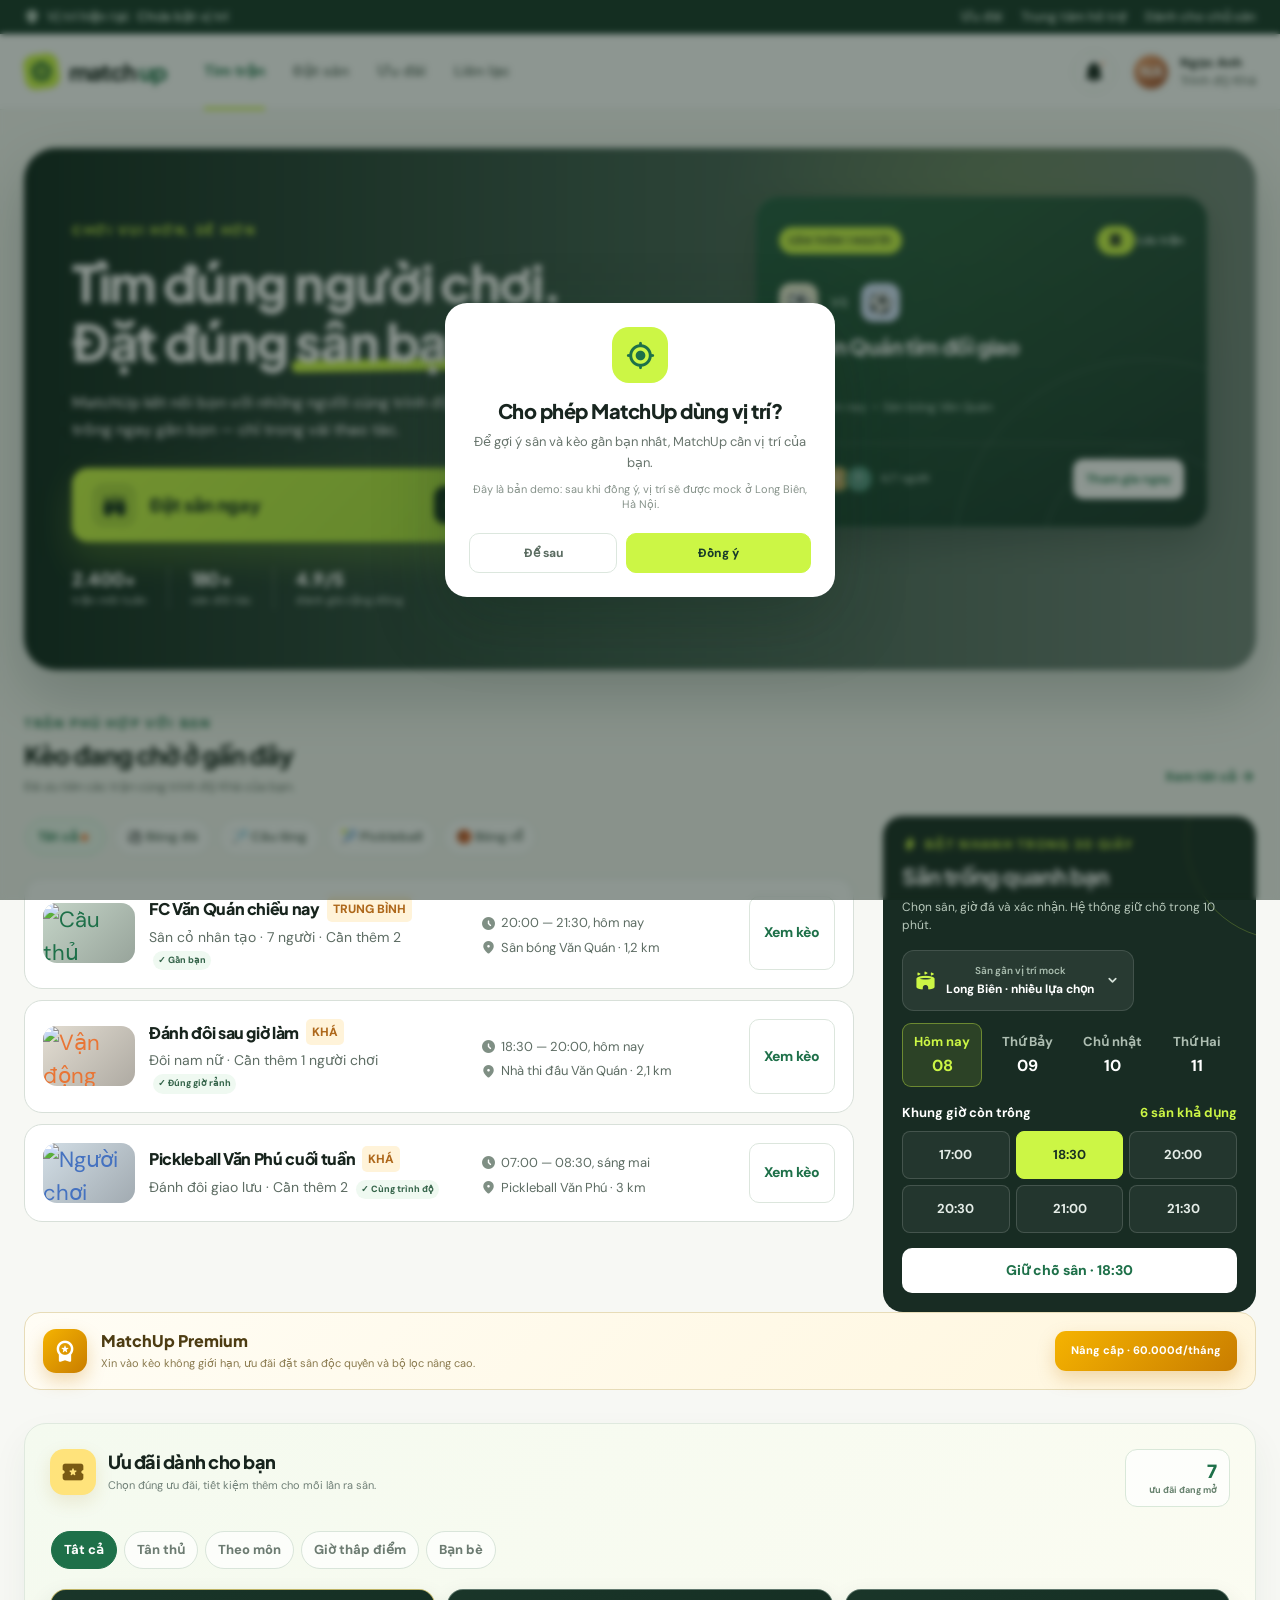
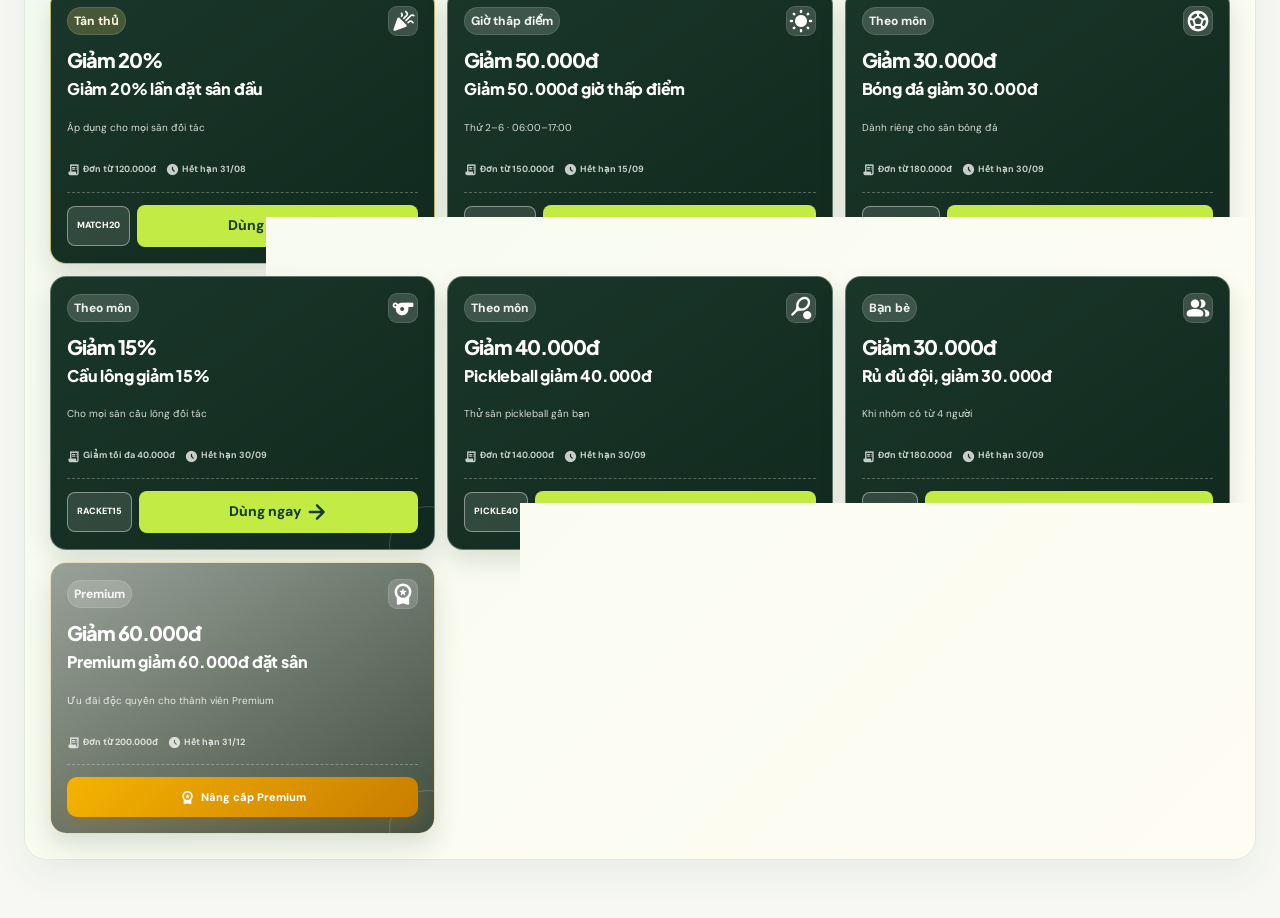
==== commit a3821137: "done" ====
--- a/index.html
+++ b/index.html
@@ -486,6 +486,22 @@
             </button>
           </aside>
         </div>
+      </section>
+      <section class="shell premium-banner" id="premium-banner" aria-labelledby="premium-banner-title">
+        <span class="premium-banner-icon material-symbols-rounded">
+          workspace_premium
+        </span>
+        <div class="premium-banner-copy">
+          <h3 id="premium-banner-title">
+            MatchUp Premium
+          </h3>
+          <p id="premium-banner-text">
+            Xin vào kèo không giới hạn, ưu đãi đặt sân độc quyền và bộ lọc nâng cao.
+          </p>
+        </div>
+        <button class="premium-banner-cta" type="button" id="premium-banner-cta">
+          Nâng cấp · 60.000đ/tháng
+        </button>
       </section>
       <section class="shell voucher-wrap" id="voucher" aria-labelledby="voucher-title">
         <div class="voucher-section-head">
--- a/pages/index/css/vouchers.css
+++ b/pages/index/css/vouchers.css
@@ -251,3 +251,27 @@
   font-size: 11px;
   text-align: center;
 }
+
+.voucher-card.premium-locked {
+  border-color: #e7dcb8;
+  background: linear-gradient(160deg,#fffdf5 0%,#fff6dd 100%);
+}
+.voucher-upgrade {
+  width: 100%;
+  display: flex;
+  align-items: center;
+  justify-content: center;
+  gap: 6px;
+  padding: 10px;
+  border: 0;
+  border-radius: 10px;
+  color: #fff;
+  background: linear-gradient(135deg,#f5b301,#c97d00);
+  box-shadow: 0 8px 18px rgba(201,125,0,.25);
+  font-size: 11px;
+  font-weight: 800;
+  cursor: pointer;
+}
+.voucher-upgrade .material-symbols-rounded {
+  font-size: 15px;
+}
--- a/pages/index/css/extras.css
+++ b/pages/index/css/extras.css
@@ -8,3 +8,79 @@
   font-size: 9px;
   font-weight: 800;
 }
+
+.premium-banner {
+  display: flex;
+  align-items: center;
+  gap: 14px;
+  margin: 0 auto 26px;
+  padding: 16px 18px;
+  border: 1px solid #e7dcb8;
+  border-radius: 16px;
+  background: linear-gradient(135deg,#fffdf5 0%,#fff6dd 100%);
+}
+.premium-banner.active {
+  border-color: #d5e8c9;
+  background: linear-gradient(135deg,#f4fbf1 0%,#e9f7d9 100%);
+}
+.premium-banner-icon {
+  display: grid;
+  place-items: center;
+  width: 44px;
+  height: 44px;
+  border-radius: 13px;
+  color: #fff;
+  background: linear-gradient(135deg,#f5b301,#c97d00);
+  box-shadow: 0 8px 18px rgba(201,125,0,.28);
+  font-size: 24px;
+}
+.premium-banner.active .premium-banner-icon {
+  background: linear-gradient(135deg,#8bc34a,#5f9e2f);
+  box-shadow: 0 8px 18px rgba(95,158,47,.25);
+}
+.premium-banner-copy {
+  flex: 1;
+  min-width: 0;
+}
+.premium-banner-copy h3 {
+  margin: 0;
+  color: #4d3c12;
+  font: 800 16px "Plus Jakarta Sans",sans-serif;
+}
+.premium-banner-copy p {
+  margin: 4px 0 0;
+  color: #8a7a4e;
+  font-size: 11px;
+  line-height: 1.5;
+}
+.premium-banner.active .premium-banner-copy h3 {
+  color: #21402f;
+}
+.premium-banner.active .premium-banner-copy p {
+  color: #5c7a4d;
+}
+.premium-banner-cta {
+  flex-shrink: 0;
+  padding: 11px 16px;
+  border: 0;
+  border-radius: 11px;
+  color: #fff;
+  background: linear-gradient(135deg,#f5b301,#c97d00);
+  box-shadow: 0 8px 18px rgba(201,125,0,.25);
+  font-size: 11px;
+  font-weight: 800;
+  cursor: pointer;
+}
+.premium-banner.active .premium-banner-cta {
+  color: #173c2c;
+  background: var(--lime);
+  box-shadow: none;
+}
+@media (max-width: 640px) {
+  .premium-banner {
+    flex-wrap: wrap;
+  }
+  .premium-banner-cta {
+    width: 100%;
+  }
+}
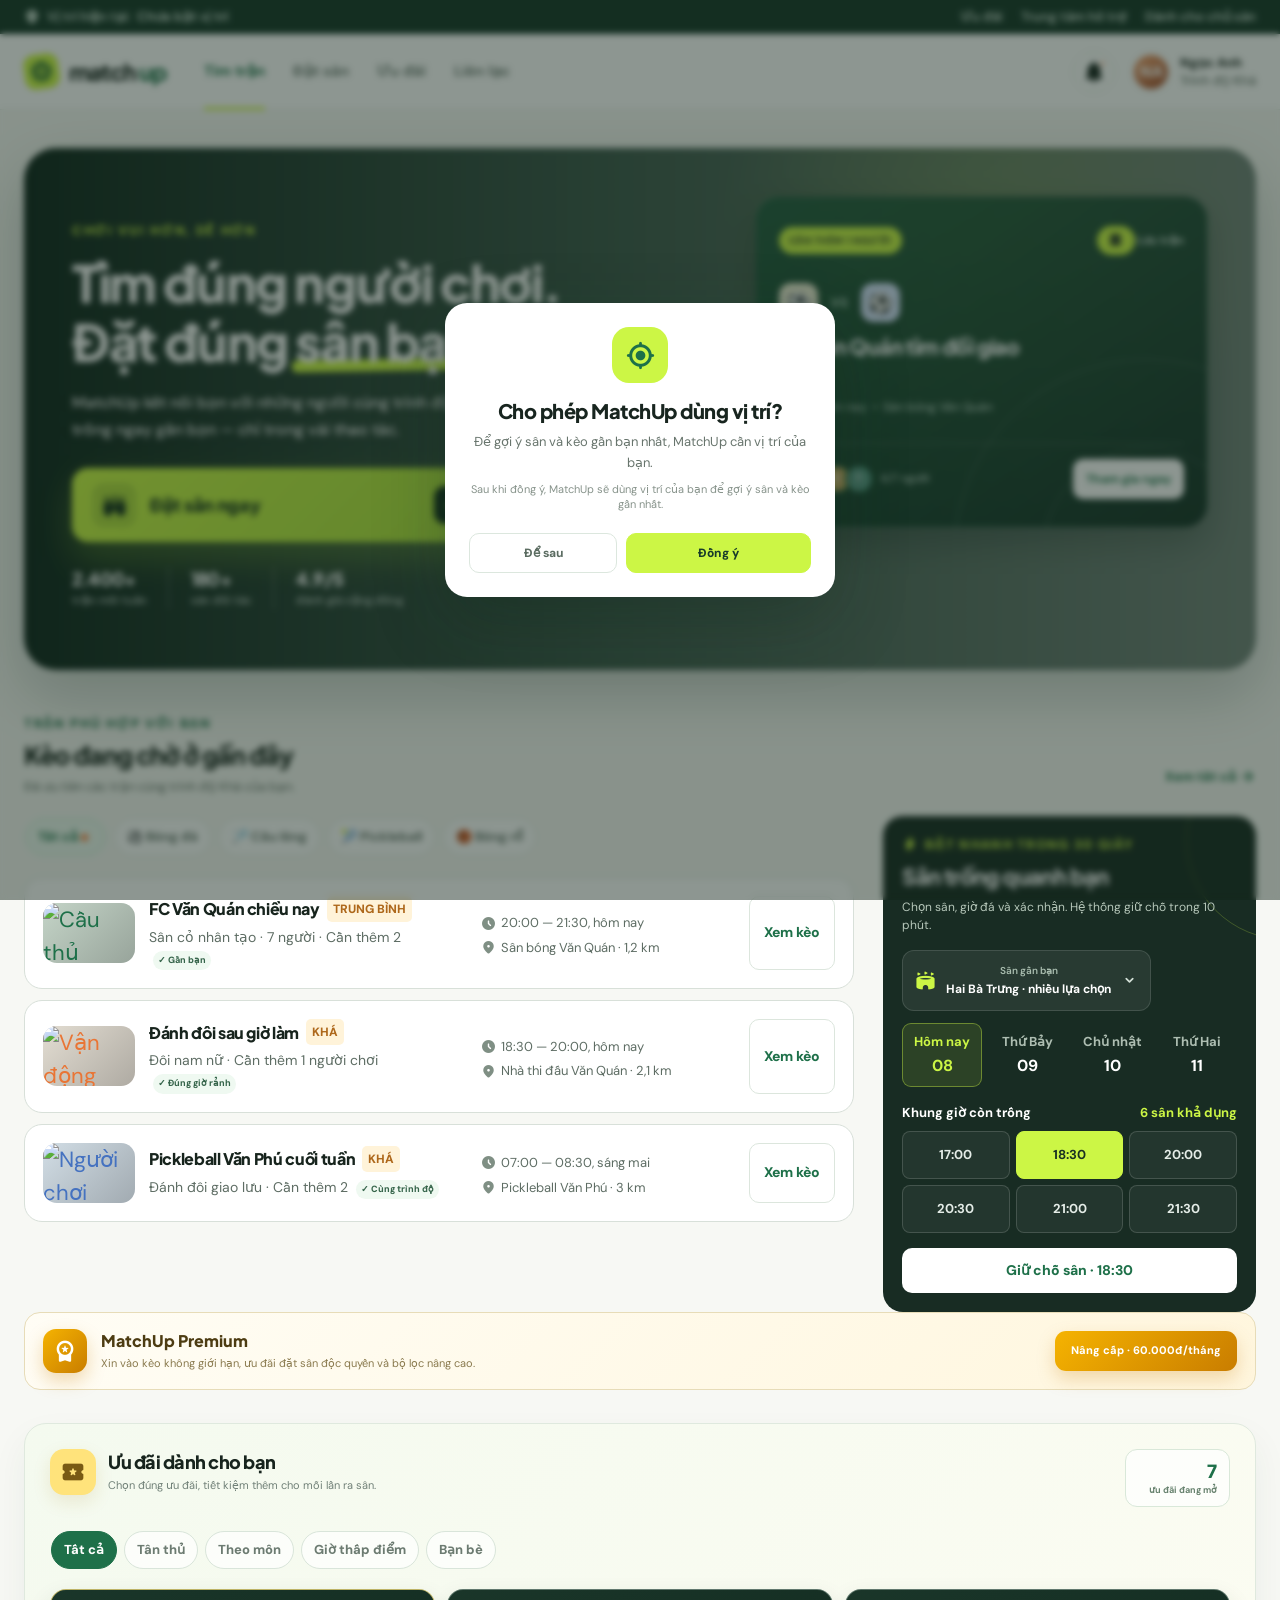
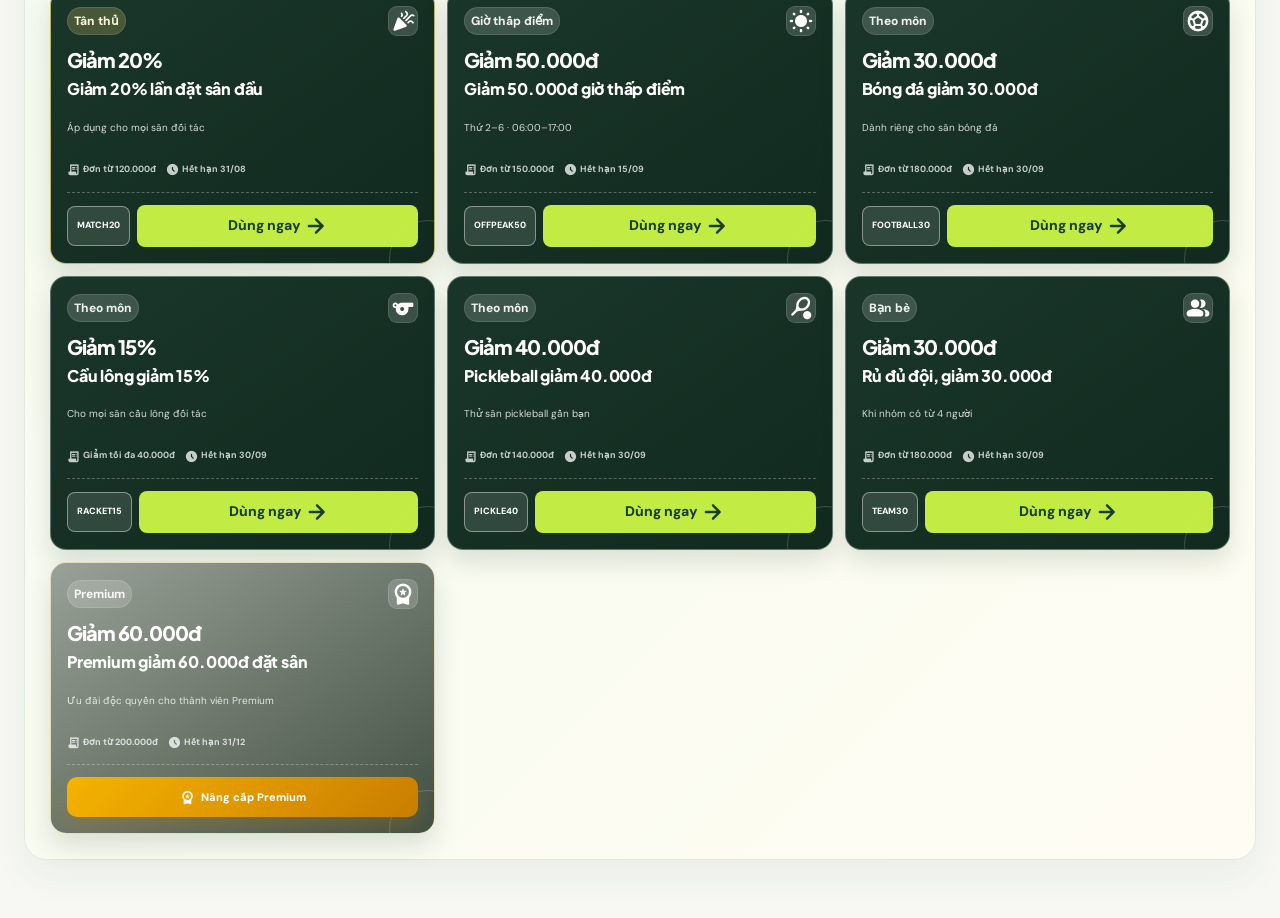
==== commit 08aa9017: "done" ====
--- a/index.html
+++ b/index.html
@@ -417,10 +417,10 @@
               </span>
               <span>
                 <span>
-                  Sân gần vị trí mock
+                  Sân gần bạn
                 </span>
                 <strong>
-                  Long Biên · nhiều lựa chọn
+                  Hai Bà Trưng · nhiều lựa chọn
                 </strong>
               </span>
               <span class="material-symbols-rounded">
